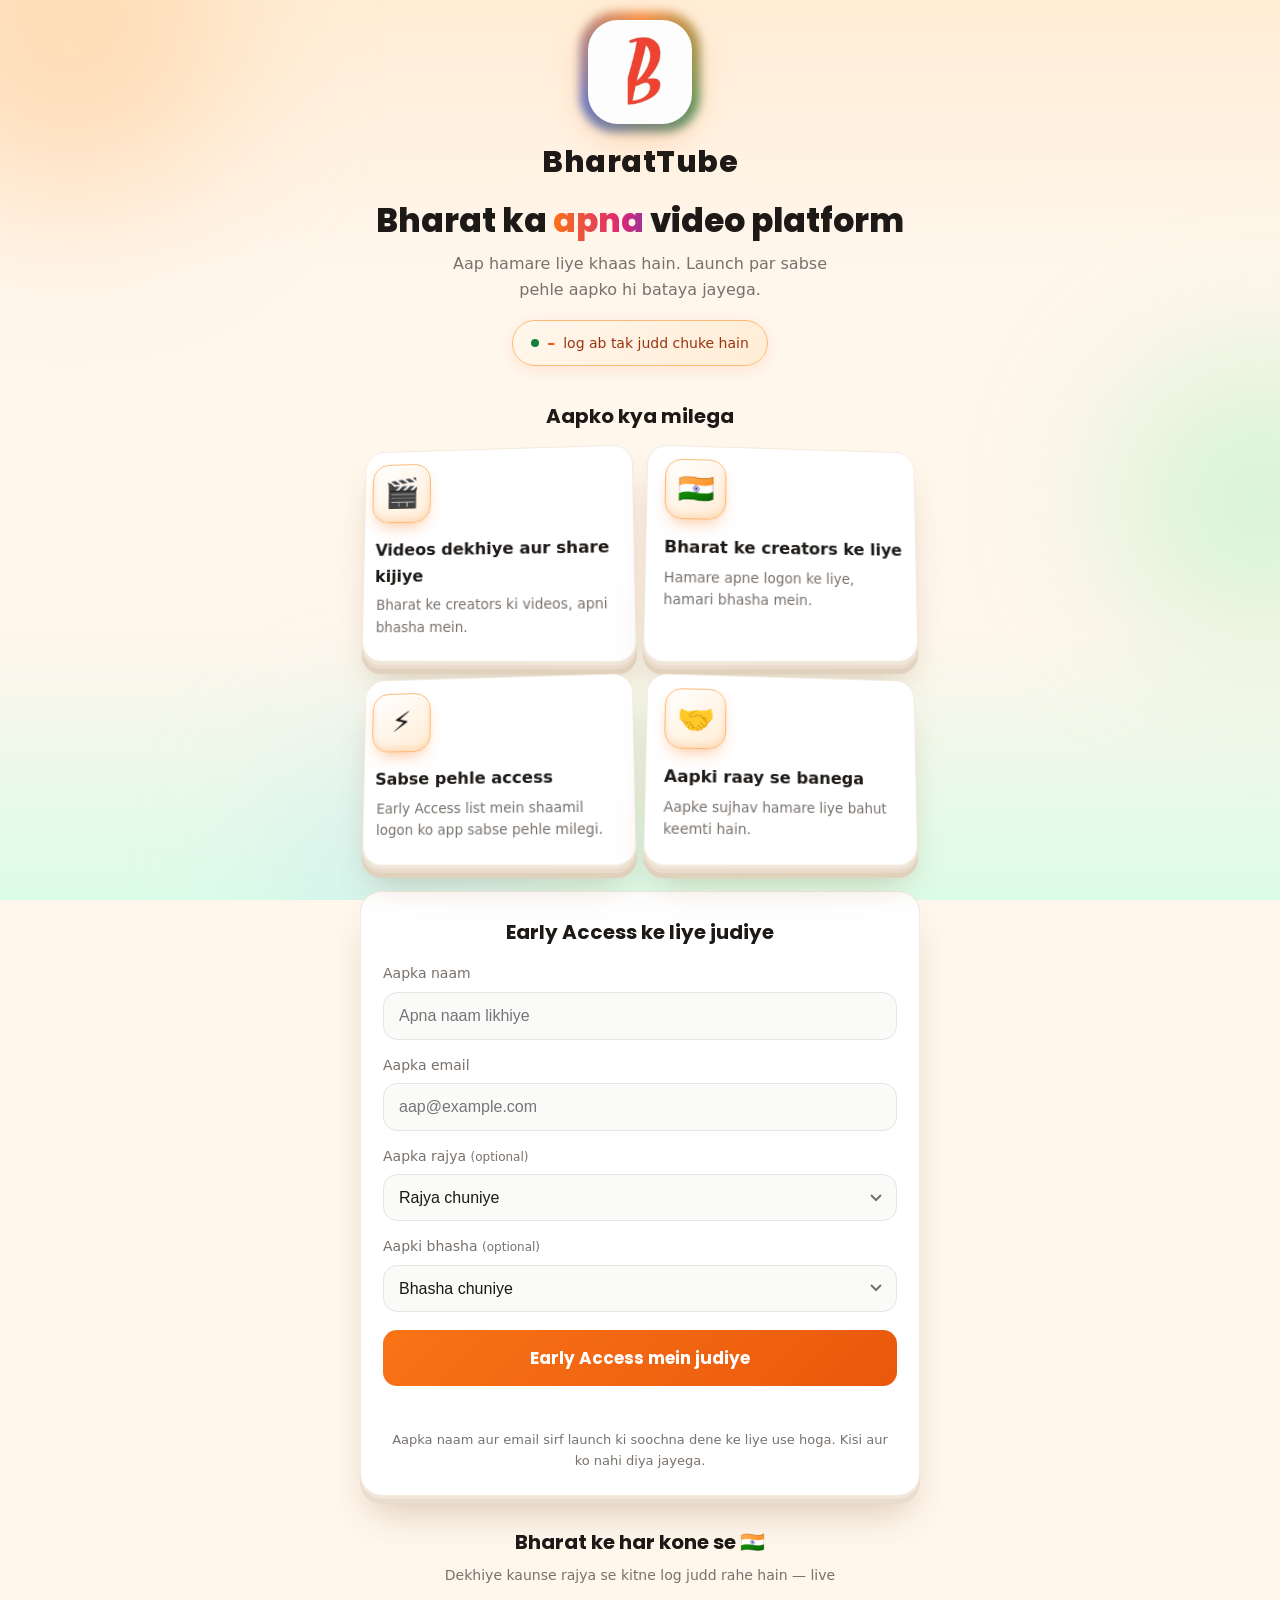
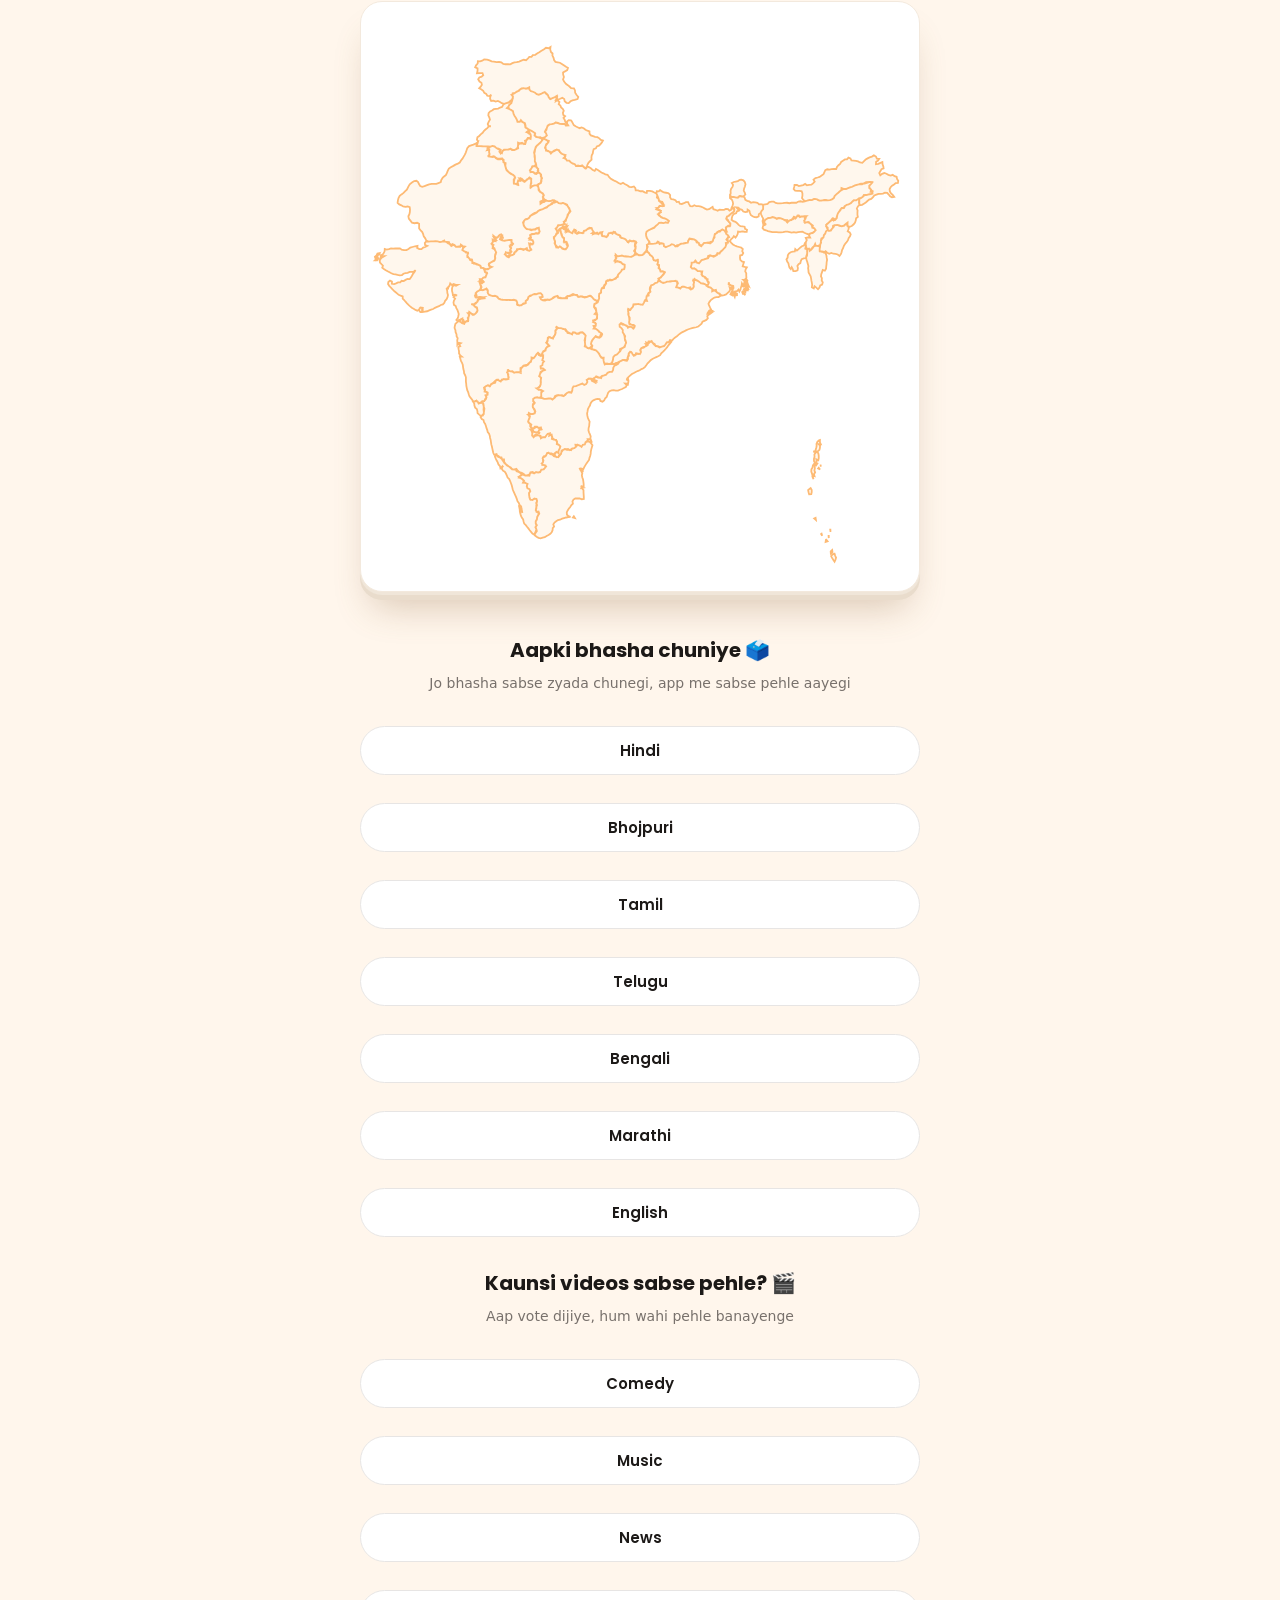
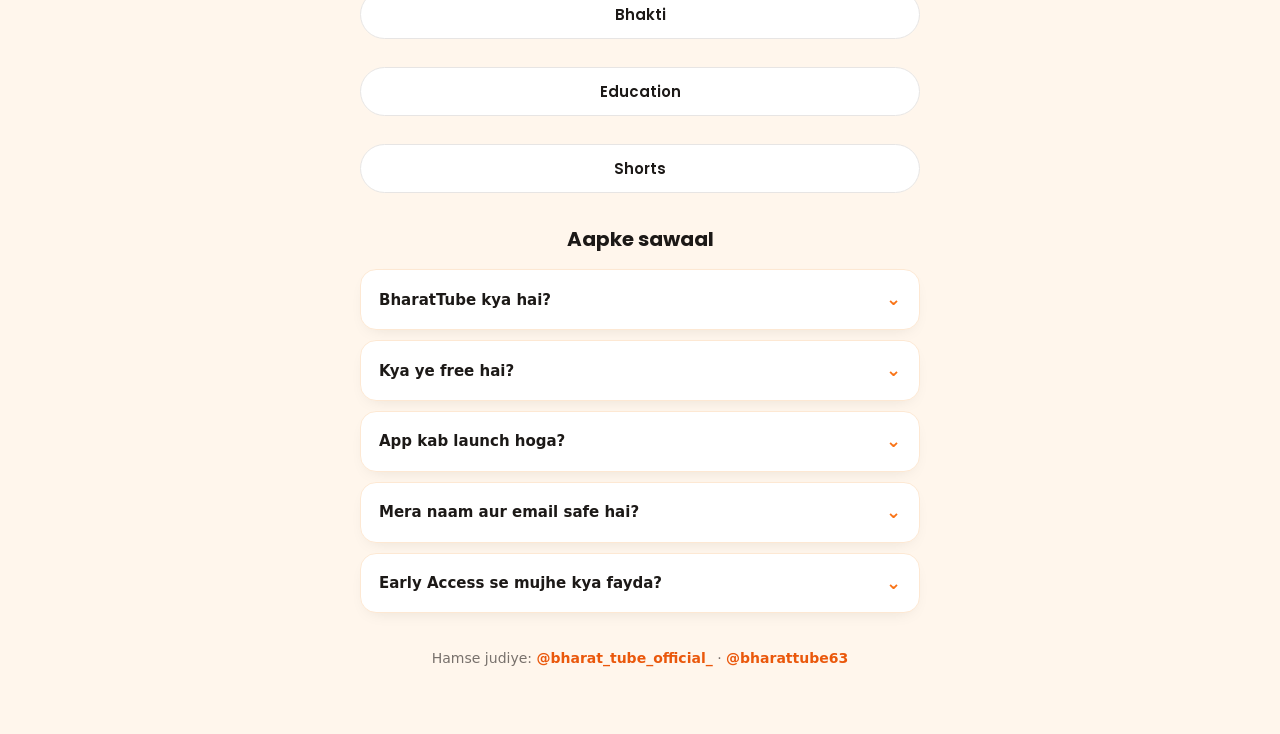
==== v2/index.html @ f3cd60f7 "Round 2 preview (/v2/): creator card, logo intro, refer & climb, Bharat map, bhasha+video votes, raj" ====
<!doctype html><html lang="hi"><head><meta charset="utf-8"><meta name="viewport" content="width=device-width,initial-scale=1">
<title>BharatTube - Early Access</title>
<meta name="description" content="Bharat ka apna video platform. Early Access ke liye aaj hi apna naam darj karein.">
<link rel="preconnect" href="https://fonts.googleapis.com"><link rel="preconnect" href="https://fonts.gstatic.com" crossorigin>
<link href="https://fonts.googleapis.com/css2?family=Poppins:wght@500;600;700;800&display=swap" rel="stylesheet">
<link rel="stylesheet" href="style.css"></head><body>
<div class="orbs"><i class="o1"></i><i class="o2"></i><i class="o3"></i></div>
<div id="intro" hidden><div class="intro-box"><img src="logo.jpg" alt="BharatTube"><div class="intro-brand">BharatTube</div><div class="intro-tag">Bharat ka apna video platform</div></div></div>
<main class="wrap">
<header class="hero reveal">
<div class="logo"><span class="ring"></span><img class="mark" src="logo.jpg" alt="BharatTube logo"></div>
<div class="brand">BharatTube</div>
<h1>Bharat ka <span class="grad">apna</span> video platform</h1>
<p class="sub">Aap hamare liye khaas hain. Launch par sabse pehle aapko hi bataya jayega.</p>
<div class="counter" id="counter" hidden><span class="dot"></span><b id="count">–</b><span>log ab tak judd chuke hain</span></div>
</header>
<section class="reveal"><h2 class="sect">Aapko kya milega</h2>
<div class="grid">
<div class="fcard"><div class="ico">🎬</div><b>Videos dekhiye aur share kijiye</b><small>Bharat ke creators ki videos, apni bhasha mein.</small></div>
<div class="fcard"><div class="ico">🇮🇳</div><b>Bharat ke creators ke liye</b><small>Hamare apne logon ke liye, hamari bhasha mein.</small></div>
<div class="fcard"><div class="ico">⚡</div><b>Sabse pehle access</b><small>Early Access list mein shaamil logon ko app sabse pehle milegi.</small></div>
<div class="fcard"><div class="ico">🤝</div><b>Aapki raay se banega</b><small>Aapke sujhav hamare liye bahut keemti hain.</small></div>
</div></section>
<section class="card reveal" id="formCard"><h2>Early Access ke liye judiye</h2>
<p class="refnote" id="refNote" hidden>🎉 Aap apne dost ke link se aaye hain — aapka judna unhe list mein aage badhayega!</p>
<form id="f"><label for="n">Aapka naam</label><input id="n" required maxlength="80" autocomplete="name" placeholder="Apna naam likhiye">
<label for="e">Aapka email</label><input id="e" type="email" required maxlength="120" autocomplete="email" placeholder="aap@example.com">
<label for="st">Aapka rajya <span class="opt">(optional)</span></label><select id="st"><option value="">Rajya chuniye</option></select>
<label for="lg">Aapki bhasha <span class="opt">(optional)</span></label><select id="lg"><option value="">Bhasha chuniye</option></select>
<button id="b">Early Access mein judiye</button><div class="msg" id="m"></div></form>
<p class="note">Aapka naam aur email sirf launch ki soochna dene ke liye use hoga. Kisi aur ko nahi diya jayega.</p></section>
<section class="card ok hide" id="ok"><div class="okemoji">🙏</div><h2 id="t"></h2>
<p>Aap Early Access list mein hain. Launch par sabse pehle aapko batayenge. Aapka bahut shukriya.</p>
<div class="num" id="pos"></div>
<div class="ccard-box"><h3>Aapka Creator Card</h3><p class="tiny">Apni Insta story par lagayiye aur doston ko bataiye</p>
<canvas id="ccard" width="540" height="960"></canvas>
<button type="button" class="dl" id="dlcard">Card download karein ⬇️</button></div>
<div class="ref-box"><h3>Doston ko jodiye, list mein aage badhiye 🔥</h3><p class="tiny">Jitne log aapke link se juddenge, aap launch line mein utne aage.</p>
<div class="reflink"><input id="reflink" readonly><button type="button" id="copylink">Copy</button></div>
<a class="wa-share" id="washare" target="_blank" rel="noopener" href="#">WhatsApp par share karein</a>
<div class="refcount" id="refcount"></div></div>
<div class="insta-box"><p class="insta-txt">Updates pane ke liye humare Instagram page ko follow kijiye</p>
<div class="insta-btns"><a class="insta-btn" href="https://www.instagram.com/bharat_tube_official_/" target="_blank" rel="noopener"><span class="ig-ico">📸</span>@bharat_tube_official_</a>
<a class="insta-btn" href="https://www.instagram.com/bharattube63/" target="_blank" rel="noopener"><span class="ig-ico">📸</span>@bharattube63</a></div></div></section>
<section class="reveal mapsect"><h2 class="sect">Bharat ke har kone se 🇮🇳</h2>
<p class="sub2">Dekhiye kaunse rajya se kitne log judd rahe hain — live</p>
<div class="mapwrap"><svg id="bharatmap" viewBox="0 0 360 370" role="img" aria-label="Bharat map"><path class="country" d="M310.2,357.1L310.6,358.5L311.2,359.8L310.8,361.2L310.2,362.5L309.4,361.3L308.6,360.1L307.9,358.8L308.8,357.7L310.1,357.1ZM308.6,354.7L308.8,356.1L307.7,357.0L307.6,355.6ZM304.6,347.7L305.5,348.8L304.2,349.2L304.4,347.8ZM306.3,345.2L306.3,346.7L306.2,345.2ZM301.5,343.7L301.9,345.1L301.2,343.9ZM307.4,341.1L307.5,342.6L307.3,341.1ZM297.5,333.1L297.7,334.5L296.6,333.5ZM294.2,313.2L294.9,314.5L294.9,315.9L294.6,317.3L293.2,317.4L292.8,316.0L292.5,314.6L293.6,313.6ZM295.7,305.9L296.1,307.3L295.5,305.9ZM299.6,299.6L300.5,300.8L299.2,300.1ZM300.8,297.5L301.0,298.9L300.8,297.5ZM296.4,297.2L296.9,298.5L297.0,300.0L296.7,301.4L297.2,302.7L296.4,303.9L296.8,305.3L295.4,304.9L295.1,303.5L294.6,302.2L294.7,300.7L295.4,299.5L295.7,298.1ZM297.3,296.3L298.7,296.8L297.9,298.0L297.0,296.9ZM298.8,289.0L299.4,290.3L299.6,291.7L299.6,293.2L299.3,294.6L298.0,294.0L298.2,295.5L297.1,296.4L296.4,295.1L296.4,293.6L296.8,292.3L296.7,290.8L297.5,289.6L298.8,288.9ZM296.3,288.1L296.6,289.5L296.3,288.1ZM300.4,281.1L300.4,282.6L301.0,283.9L299.5,283.8L300.5,284.8L300.4,286.3L300.1,287.6L299.0,288.6L297.7,289.2L297.5,287.8L297.9,286.4L298.2,285.0L298.1,283.6L298.7,282.3L299.8,281.3ZM114.1,252.9L113.9,251.4L113.9,249.9L114.5,248.6L113.5,247.5L112.0,247.3L110.8,246.4L112.3,246.2L113.2,245.0L113.6,243.6L113.5,242.1L113.6,240.6L113.7,239.2L112.5,238.3L113.1,237.0L113.4,235.6L114.7,234.8L116.2,234.3L115.1,233.3L113.7,233.2L113.4,231.7L114.7,231.0L114.9,229.5L115.8,228.4L114.6,227.6L115.2,226.2L115.2,224.7L114.3,223.6L114.9,222.2L116.2,221.5L116.8,220.1L117.9,218.8L119.3,218.1L118.3,217.1L117.2,216.0L118.2,214.9L118.3,213.4L119.1,212.1L120.4,212.7L121.8,213.2L122.2,211.8L123.2,210.6L123.6,209.2L123.4,207.7L124.4,206.6L123.7,205.1L124.9,206.0L126.7,206.2L128.2,206.5L129.6,206.9L130.5,208.1L131.7,208.9L133.2,209.6L134.6,210.4L135.0,209.0L136.4,209.1L137.6,210.0L139.1,210.0L140.2,209.0L141.7,209.1L142.8,210.0L143.7,211.3L143.2,212.9L142.9,214.3L143.2,215.7L143.3,217.2L143.8,218.7L144.9,219.6L146.4,219.6L147.8,220.4L149.4,220.5L150.7,221.1L151.7,222.2L152.6,223.4L153.3,224.8L154.2,226.0L155.7,226.0L155.6,227.5L155.8,228.9L156.4,230.5L157.9,229.8L159.6,230.3L161.0,230.2L162.6,230.2L164.0,229.5L165.5,229.6L164.3,230.7L162.9,231.3L162.2,232.6L162.0,234.1L161.3,235.4L159.7,235.5L158.3,236.1L157.4,237.3L156.0,237.8L154.5,238.3L154.0,239.7L152.6,239.2L151.1,238.6L149.8,239.2L148.6,240.0L149.7,240.9L150.7,242.0L149.2,242.1L147.8,241.5L147.3,240.1L145.8,239.9L144.4,240.8L144.8,242.2L144.0,243.6L142.7,244.2L141.4,243.3L140.0,243.8L138.6,244.4L137.2,245.0L135.5,245.2L134.8,246.5L134.7,248.0L134.1,249.4L132.6,249.1L131.1,249.6L130.0,250.6L129.0,251.7L127.8,251.0L126.3,251.2L124.6,251.1L123.2,251.6L122.5,253.0L121.4,254.0L120.2,253.3L118.7,253.2L117.1,253.5L115.7,253.4L114.1,252.9ZM172.0,243.3L171.8,244.7L171.9,243.3ZM171.6,243.4L170.1,243.3L171.1,244.3L170.5,245.6L169.2,246.3L168.0,246.9L166.6,247.4L165.3,248.0L163.8,248.0L162.4,247.7L161.0,247.9L159.6,248.4L158.7,249.4L158.2,250.8L157.7,252.2L156.7,253.2L156.0,254.5L154.9,255.4L153.5,254.9L153.0,253.6L151.5,253.5L150.2,253.9L148.8,254.5L147.7,255.4L146.9,256.6L146.5,258.0L145.7,259.2L145.1,260.5L144.9,261.9L144.6,263.4L144.8,264.8L145.1,266.2L145.7,267.5L146.3,268.8L146.1,270.3L146.0,271.7L145.6,273.1L145.5,274.6L145.9,275.9L146.5,277.2L147.0,278.6L146.8,280.0L147.3,281.4L147.8,282.8L147.2,281.4L146.3,280.3L144.9,280.4L145.3,281.8L146.7,282.2L147.8,283.2L146.7,282.2L145.2,281.9L143.8,282.5L143.1,283.9L141.7,284.3L140.9,285.7L139.8,284.7L138.4,284.3L136.8,284.2L137.1,285.7L135.8,286.6L134.3,286.9L133.0,287.9L131.8,287.1L130.3,287.1L128.9,287.5L127.5,288.1L127.3,289.6L126.7,291.0L125.7,292.1L124.3,292.6L123.2,291.7L122.9,290.3L124.1,289.1L125.4,289.6L125.5,288.1L126.3,286.8L126.7,285.3L125.6,284.3L124.5,283.3L124.5,281.9L123.2,281.1L121.9,280.3L121.1,279.1L120.9,277.5L119.3,278.2L119.7,276.7L118.2,276.9L117.3,278.0L116.5,279.2L115.0,279.2L113.7,279.9L113.5,278.4L112.1,278.0L110.8,277.3L109.5,277.9L108.7,279.1L107.8,277.9L107.9,276.4L107.4,275.0L108.8,275.4L110.3,276.0L111.8,275.7L112.1,277.1L112.0,275.5L112.7,274.2L114.1,273.9L113.3,272.7L111.8,272.7L110.4,272.2L109.3,273.3L107.9,273.2L106.8,272.2L107.3,270.7L106.1,269.9L105.1,268.8L105.6,267.2L106.2,265.7L105.3,264.4L105.6,262.9L106.9,263.6L108.4,263.7L109.7,262.8L109.5,261.3L108.8,260.1L108.2,258.7L108.3,257.1L109.5,256.1L108.6,255.0L108.6,253.5L109.9,252.7L111.4,252.6L112.9,252.8L114.4,253.0L115.8,253.5L117.2,253.5L118.9,253.4L120.3,253.2L121.7,253.8L122.9,252.9L123.8,251.7L125.4,251.0L126.9,251.2L128.6,251.7L130.0,251.0L130.9,249.7L132.2,249.1L133.7,249.2L134.7,248.0L134.8,246.5L135.5,245.2L137.1,245.0L138.4,244.4L139.9,243.9L141.3,243.2L142.7,244.2L144.0,243.6L144.8,242.2L144.3,240.9L145.6,240.2L147.1,239.9L147.8,241.3L149.1,242.0L150.4,242.8L151.0,241.4L149.6,240.9L148.3,240.4L149.6,239.6L150.6,238.5L151.8,239.3L153.4,239.4L154.4,238.2L155.9,237.8L157.4,237.3L158.3,236.1L159.7,235.5L161.2,235.5L162.0,234.1L162.1,232.7L162.9,231.4L164.2,230.8L165.5,229.9L166.0,228.6L167.4,228.1L168.7,227.5L170.1,227.9L171.5,227.3L171.7,225.8L172.6,224.6L172.4,223.2L173.4,221.9L174.6,222.7L175.2,224.0L176.7,224.3L177.4,222.9L178.7,223.6L180.1,223.5L180.7,222.1L180.3,220.7L181.1,219.5L182.5,219.3L183.7,218.4L184.9,217.7L183.8,216.8L185.2,216.5L185.7,215.1L187.1,215.0L188.4,215.8L189.2,217.1L190.4,217.9L191.8,218.4L193.1,219.1L194.6,218.6L196.1,218.3L197.0,217.1L197.8,215.9L199.2,215.6L200.0,214.4L200.9,215.5L200.0,216.6L199.0,217.7L198.2,218.9L197.3,220.0L196.3,221.1L195.3,222.1L194.2,223.1L193.5,224.3L192.2,225.0L190.9,225.6L189.6,226.2L188.3,226.8L187.1,227.7L186.1,228.7L185.1,229.7L184.3,230.9L183.4,232.1L182.3,233.0L181.0,233.6L179.8,234.4L178.4,234.9L177.1,235.5L175.9,236.2L174.6,236.9L173.5,237.8L172.4,238.8L171.4,239.8L171.1,241.2L172.0,240.1L172.3,241.5L172.1,242.9ZM337.9,91.4L338.5,92.7L340.1,92.8L339.3,94.1L338.0,94.9L337.9,96.5L339.4,96.2L340.9,95.6L342.2,95.1L342.3,96.5L342.8,97.9L343.0,99.3L341.6,99.8L340.9,101.1L340.1,102.4L340.8,103.9L342.0,102.9L343.5,102.4L344.9,102.9L346.2,103.6L347.7,104.1L349.1,103.6L350.3,104.5L351.7,104.9L352.0,106.4L352.8,107.6L352.6,109.0L351.1,109.1L350.0,110.1L348.7,110.9L347.7,111.9L347.0,113.2L347.2,114.7L348.0,116.0L349.1,117.0L350.1,118.3L348.6,118.6L347.3,117.9L346.4,116.8L345.4,115.7L343.9,115.5L342.6,116.2L341.1,116.3L339.6,116.4L338.2,116.9L336.8,117.4L335.8,118.7L334.7,119.7L333.3,120.2L332.2,121.1L331.1,122.1L329.8,122.9L328.6,123.7L327.1,123.9L326.7,122.5L326.8,121.0L326.3,119.6L327.7,119.0L329.0,118.4L329.8,117.0L331.3,117.2L332.7,116.9L334.2,116.5L335.6,116.1L335.4,114.7L334.6,113.5L333.4,112.5L333.4,110.9L334.5,109.9L335.4,108.8L333.9,108.3L331.3,108.5L328.6,109.9L326.8,109.8L324.6,110.5L323.2,110.9L321.9,111.6L320.4,112.0L319.0,112.6L317.6,113.2L316.2,113.0L314.8,112.4L314.7,113.9L313.5,114.8L312.4,115.8L311.2,116.8L310.2,117.8L309.7,119.2L308.4,120.0L307.0,120.6L305.6,120.7L303.2,120.5L301.3,120.9L299.8,120.8L298.6,120.0L296.7,119.7L295.0,120.5L293.5,120.4L291.8,120.9L290.3,121.3L289.2,120.3L288.4,119.1L288.7,117.6L288.7,116.1L288.2,114.6L286.8,114.4L285.3,114.4L283.8,114.2L282.8,113.1L283.2,111.7L283.4,110.3L285.0,110.4L286.3,111.1L287.7,110.8L289.2,110.5L290.5,109.7L291.7,110.6L293.1,110.3L294.7,110.2L295.8,109.3L296.9,108.1L296.1,106.8L297.4,105.8L298.9,105.4L300.2,105.0L301.5,104.1L302.8,103.2L303.4,101.8L304.0,100.5L305.3,99.9L306.7,100.1L308.2,99.8L309.8,99.7L311.3,99.7L311.8,98.3L312.8,97.2L313.9,96.3L314.6,95.0L315.8,94.2L317.1,93.3L318.5,93.3L319.5,92.1L320.8,92.6L321.5,94.0L323.0,94.1L324.5,94.2L325.9,94.6L327.2,95.3L328.8,95.6L329.9,94.5L331.0,93.4L332.3,92.6L333.6,91.9L335.2,91.4L336.5,90.6L337.9,91.4ZM335.4,108.7L334.5,109.9L333.4,110.9L333.6,112.4L334.6,113.5L334.3,114.9L335.7,114.8L335.3,116.3L333.7,116.6L332.2,116.9L330.8,117.0L329.6,117.8L328.5,118.8L327.2,119.5L325.8,120.0L324.5,120.7L323.0,120.7L321.9,121.7L320.9,122.7L319.6,123.4L318.2,123.8L316.9,124.6L316.2,125.9L314.7,126.0L314.1,127.3L313.1,128.4L312.3,129.7L311.9,131.1L311.7,132.6L310.7,133.7L309.5,132.8L308.5,133.8L307.3,134.7L306.2,135.7L305.0,136.6L304.5,138.0L305.6,138.9L305.6,140.4L304.5,141.4L304.0,142.8L303.0,143.9L302.8,145.4L301.8,146.5L301.1,147.8L300.9,149.3L300.4,150.7L299.1,151.2L297.6,151.0L296.3,151.6L295.4,152.8L294.4,153.8L293.0,153.2L291.6,153.0L291.2,151.5L290.9,150.1L291.0,148.6L291.6,147.2L290.9,145.8L292.3,145.4L293.8,145.5L293.1,144.2L293.8,142.9L295.2,142.5L296.5,141.7L297.5,140.7L296.7,139.4L295.3,139.0L295.7,137.6L294.5,136.6L293.3,135.7L291.8,135.3L290.4,135.7L289.8,134.2L290.7,133.1L291.1,131.7L289.6,131.4L288.1,131.5L286.6,131.6L285.3,130.9L284.6,132.3L283.2,131.7L282.2,132.7L281.3,133.9L279.9,134.1L278.8,135.3L278.4,133.8L276.8,134.1L275.6,133.2L274.3,132.7L272.8,132.6L271.5,133.2L270.3,132.4L268.9,131.9L267.4,132.4L266.0,132.5L264.6,133.2L263.4,134.1L263.0,135.5L264.0,136.5L262.6,137.3L262.3,135.9L262.0,134.5L262.5,133.1L261.8,131.8L261.2,130.4L260.7,129.1L261.4,127.8L262.4,126.6L262.4,125.2L262.3,123.6L263.8,123.3L265.4,123.1L266.5,121.9L268.1,121.5L269.5,121.6L270.8,122.4L272.2,122.7L273.8,122.7L275.5,122.6L276.9,122.4L278.4,122.3L279.9,122.6L281.4,122.3L283.1,122.3L284.6,122.3L286.0,121.5L287.4,121.3L288.9,121.7L290.3,121.3L291.8,120.9L293.3,120.5L295.0,120.5L296.4,119.7L297.9,119.8L299.2,120.5L300.7,120.9L302.2,120.7L304.2,120.4L305.6,120.7L307.1,120.5L308.5,120.0L309.7,119.2L310.3,117.7L311.5,116.5L312.7,115.6L313.9,114.5L315.1,113.7L316.4,113.1L317.9,113.1L319.2,112.5L320.6,112.0L322.1,111.6L323.8,110.7L326.3,110.0L327.8,109.5L330.2,109.4L333.9,108.3L335.5,108.4ZM193.4,113.8L194.7,114.7L196.0,115.4L197.5,115.6L199.1,115.9L200.2,117.2L200.1,118.6L200.9,119.9L202.3,120.0L203.7,120.6L204.6,121.8L206.0,121.6L206.6,122.9L208.0,123.1L209.4,122.6L210.7,121.9L212.2,121.9L212.8,123.2L213.6,124.5L215.1,124.7L216.4,124.0L217.7,124.6L219.3,124.6L220.8,124.9L222.2,125.5L223.5,126.2L224.8,126.9L226.2,126.6L227.4,125.8L228.6,125.0L229.1,126.6L230.6,127.0L231.9,127.7L233.2,126.9L234.7,127.1L236.2,127.0L237.5,126.4L238.9,126.5L239.9,127.6L241.2,126.8L242.0,125.6L243.0,126.7L242.9,128.2L241.7,129.0L240.5,129.9L239.6,131.0L238.2,131.5L237.7,132.8L238.9,133.8L239.4,135.1L240.5,136.1L240.4,137.6L239.0,137.6L237.9,138.6L237.4,140.0L238.0,141.4L236.5,140.9L235.2,140.2L233.9,140.9L232.5,141.4L231.5,142.6L230.1,143.2L229.8,144.7L229.2,146.0L228.9,147.5L228.1,148.7L226.9,149.5L225.6,148.8L224.2,149.2L222.7,149.3L221.8,150.5L220.4,150.9L219.6,149.7L218.6,148.7L217.5,147.5L216.3,146.8L214.8,146.8L213.4,146.4L212.2,147.6L212.0,149.0L210.5,149.2L208.9,149.5L207.5,149.7L206.2,150.4L205.1,151.4L203.6,151.5L202.6,150.4L201.2,150.0L200.0,150.9L198.7,151.4L197.3,152.0L196.0,151.3L195.8,149.7L194.4,149.4L193.1,150.0L192.5,148.6L191.2,149.4L189.7,149.7L188.2,149.8L186.6,149.7L186.3,148.3L185.3,147.1L184.6,145.9L184.2,144.5L184.0,143.0L184.4,141.6L185.6,140.8L186.9,140.2L188.2,139.6L189.6,139.1L190.4,137.9L191.9,136.8L192.8,135.7L194.3,135.6L195.7,135.9L197.2,135.5L198.6,135.8L199.4,134.5L198.2,133.7L196.9,132.9L195.5,132.6L194.1,132.0L193.1,130.8L192.0,129.9L193.3,129.1L194.0,127.7L192.5,127.2L191.0,126.7L192.2,125.6L193.0,124.4L194.4,124.6L195.9,124.6L195.7,123.1L194.9,121.7L193.5,121.3L192.5,120.2L192.2,118.8L191.6,117.5L191.0,116.1L191.2,114.6L192.6,114.7ZM105.8,75.8L104.5,75.2L105.9,74.8ZM183.9,154.8L185.4,155.5L186.4,156.7L187.6,157.8L188.7,158.9L188.9,160.3L190.3,161.1L191.7,160.4L192.1,161.9L191.6,163.3L192.8,164.0L192.7,165.5L193.3,166.9L193.7,168.3L195.2,168.1L196.6,168.7L195.8,169.9L194.9,171.0L194.0,172.3L192.6,172.9L192.3,174.3L191.6,175.7L190.2,176.0L189.1,177.0L187.5,177.5L186.7,178.8L186.5,180.2L187.0,181.8L185.7,182.6L185.0,183.9L184.4,185.2L184.2,186.7L183.2,187.9L182.6,189.3L181.8,190.6L180.2,190.3L178.7,190.1L177.1,190.1L175.6,190.2L175.3,191.8L174.3,192.9L173.5,194.1L172.2,193.4L172.0,194.9L172.4,196.3L172.3,197.8L173.1,199.1L173.1,200.5L172.7,202.0L172.9,203.4L174.3,203.9L175.8,204.0L176.4,205.4L175.5,206.5L174.4,205.5L173.0,205.2L171.4,205.0L170.1,204.3L168.9,203.5L167.6,203.0L166.3,203.8L166.4,205.3L167.6,206.2L168.5,207.4L168.4,208.9L169.2,210.1L170.1,211.5L169.8,212.9L170.0,214.4L170.7,215.7L170.2,217.2L169.8,218.7L168.5,219.4L167.4,220.3L166.8,221.7L165.6,222.7L164.6,223.9L163.2,224.4L162.1,225.6L162.0,227.1L161.6,228.5L160.7,229.7L159.2,230.3L157.5,230.1L156.0,229.6L155.7,228.2L155.4,226.6L154.2,225.7L153.2,224.6L152.7,223.3L151.6,222.1L150.5,221.0L149.0,220.7L147.6,219.8L148.0,218.3L147.2,216.9L147.5,215.4L148.1,214.1L149.0,213.0L150.0,211.9L151.4,212.3L152.8,212.6L154.1,211.7L154.7,210.4L153.8,209.2L152.5,208.7L151.7,207.5L150.5,206.6L149.0,206.4L149.9,205.3L150.4,203.9L150.0,202.5L148.6,202.1L149.4,200.8L151.0,200.2L151.2,198.7L151.4,197.3L150.0,196.9L151.0,195.8L150.5,194.4L150.5,192.9L149.2,192.0L149.3,190.6L150.4,189.6L151.7,188.9L152.2,187.6L152.7,186.2L152.5,184.8L152.7,183.3L153.9,182.5L153.9,181.1L154.4,179.6L155.9,179.4L156.2,177.9L157.1,176.8L157.2,175.3L158.2,174.1L159.6,174.2L161.1,174.2L162.4,173.6L163.8,173.1L164.7,171.9L165.3,170.6L166.3,169.3L167.3,168.3L167.9,167.0L169.4,166.8L169.7,165.3L169.8,163.9L168.4,163.4L167.4,162.4L166.0,161.9L164.7,161.3L163.5,162.1L163.2,160.6L164.2,159.4L163.6,158.0L165.3,158.2L166.7,157.9L168.3,157.8L169.9,158.1L171.3,158.2L172.8,158.4L174.3,158.5L175.6,157.8L176.9,157.0L178.4,156.9L179.8,157.4L181.5,157.3L182.5,156.3L183.5,155.1ZM59.9,200.5L61.2,199.7L61.3,201.2L62.7,201.8L62.4,203.3L60.9,202.9L59.8,201.9L59.2,200.6ZM33.2,192.5L34.6,192.7L34.1,194.0L34.4,195.4L33.0,195.4L32.1,194.2L32.6,192.8ZM110.6,98.0L111.4,99.2L112.0,100.5L111.9,102.0L110.7,103.0L109.3,102.5L108.2,101.6L106.7,101.8L106.5,100.3L107.4,99.2L108.2,98.0L109.7,97.9ZM70.6,254.6L71.6,255.7L72.8,256.5L74.1,255.9L75.1,257.1L75.4,258.6L75.9,260.0L75.7,261.5L75.4,263.2L74.9,264.6L73.5,265.0L72.4,264.1L71.3,263.1L71.2,261.7L70.8,260.3L69.7,259.4L69.2,258.0L69.1,256.6L68.3,255.4L69.8,255.2ZM4.3,158.3L4.9,159.7L4.1,160.9L2.6,160.9L3.6,159.9L4.2,158.5ZM3.7,158.1L3.3,159.5L3.7,158.1ZM5.4,156.7L4.4,157.7L5.4,156.7ZM5.8,156.1L5.7,157.5L5.5,156.1ZM5.2,156.1L4.2,157.1L3.5,158.4L3.1,159.8L2.6,158.5L3.7,157.5L4.3,156.3ZM49.2,148.3L50.8,148.4L52.2,148.6L52.6,150.0L53.6,151.1L54.5,149.9L55.9,150.5L56.8,151.7L58.2,151.6L59.7,151.7L60.1,150.3L61.2,151.4L62.8,151.6L61.7,152.6L61.2,154.0L62.5,154.8L63.9,155.2L65.0,156.2L64.4,157.6L65.2,158.9L66.1,160.0L67.6,160.3L67.9,161.8L68.7,163.0L70.3,163.1L71.7,163.6L73.1,164.4L73.5,165.9L75.0,165.9L75.8,167.1L76.2,168.6L77.6,169.0L77.3,170.5L76.7,171.9L75.3,172.3L74.3,173.4L72.8,173.4L73.3,174.8L74.7,174.7L74.3,176.1L72.9,175.7L73.1,177.1L73.6,178.5L73.2,180.0L72.3,181.1L70.9,181.8L70.2,183.1L69.5,184.5L70.1,185.7L71.6,185.5L73.0,185.3L74.4,185.6L75.9,185.5L74.7,186.3L73.2,186.6L71.9,187.1L71.2,188.6L69.9,189.3L68.9,190.3L67.4,190.1L68.8,190.8L69.8,192.0L70.9,192.9L71.3,194.4L70.4,195.7L69.4,196.9L67.9,197.2L66.9,196.2L65.7,195.3L65.3,196.8L65.5,198.3L64.7,199.4L65.1,200.8L63.8,201.5L62.7,202.5L61.3,202.1L61.7,200.7L60.3,200.2L59.4,201.4L58.0,201.8L57.1,200.7L58.0,199.6L58.4,198.2L58.7,196.8L58.3,195.4L57.8,194.0L57.1,192.8L56.7,191.4L55.5,190.6L55.2,189.1L55.5,187.7L56.3,186.5L55.2,185.5L56.1,184.4L57.6,184.2L56.2,183.8L54.8,184.1L54.6,182.7L54.2,181.3L54.2,179.8L54.5,178.4L55.5,177.4L56.9,177.9L58.1,177.2L56.7,177.2L55.3,176.6L54.0,177.3L53.0,176.3L52.6,177.7L51.8,178.9L51.4,180.3L51.6,178.8L50.6,179.9L51.0,181.2L51.1,182.7L51.5,184.1L51.2,185.5L50.6,186.8L49.6,187.9L49.1,189.2L48.1,190.3L46.7,190.7L45.5,191.5L44.2,192.0L42.8,192.6L41.6,193.4L40.2,193.8L38.9,194.3L37.6,194.9L36.1,195.1L34.7,195.4L34.6,194.0L34.6,192.5L33.1,192.3L32.2,193.8L31.0,194.6L29.8,194.0L28.5,193.2L27.3,192.5L26.2,191.6L25.1,190.6L24.1,189.6L23.1,188.5L22.2,187.4L21.2,186.4L21.2,184.9L19.8,184.4L18.5,183.9L17.4,182.9L16.3,182.0L15.2,181.1L14.2,180.0L13.2,179.0L12.2,177.9L11.4,176.7L11.6,175.3L12.7,174.4L14.0,175.0L14.0,176.5L15.5,176.7L16.8,176.2L18.1,175.6L19.6,175.6L20.5,174.5L21.9,174.7L23.1,173.9L24.4,173.3L25.9,173.4L26.8,172.2L27.5,171.0L28.2,169.7L29.1,168.6L29.8,167.4L28.7,168.3L27.3,168.6L25.9,168.6L24.5,169.2L23.1,169.4L21.7,169.8L20.7,170.8L19.2,170.9L17.8,170.6L16.4,170.2L15.0,170.0L13.6,169.5L12.4,168.8L11.1,168.1L9.9,167.4L8.6,166.6L7.5,165.8L8.0,164.4L7.0,163.4L6.0,162.3L5.8,160.9L6.6,159.6L7.7,158.7L8.9,158.0L7.4,158.0L6.4,158.9L6.8,157.5L8.2,156.5L9.1,154.8L9.2,153.2L10.5,153.6L12.0,153.3L13.4,152.8L14.8,153.0L16.3,152.8L17.8,152.9L19.4,152.8L20.5,153.7L22.0,154.0L23.7,154.0L25.1,153.2L26.3,152.3L27.7,151.9L29.5,151.4L31.1,151.1L30.9,152.5L32.3,153.3L33.8,153.3L34.9,152.3L36.3,151.9L37.6,151.2L36.2,150.7L36.0,149.2L37.0,148.1L38.5,148.3L40.1,148.2L41.6,148.1L43.1,148.0L44.6,148.1L46.1,148.6L47.5,148.3L49.0,147.6ZM106.0,73.5L107.4,74.1L108.6,75.0L109.8,75.7L109.4,77.1L110.4,78.2L111.9,78.5L113.3,78.4L114.6,79.3L114.3,80.8L113.4,82.0L112.3,83.0L111.1,83.9L110.2,85.0L109.8,86.5L109.6,88.0L109.3,89.4L109.6,90.8L109.7,92.4L109.6,93.9L109.9,95.4L110.5,96.7L109.3,97.6L107.9,97.9L107.3,99.4L106.3,100.8L107.3,101.8L108.8,101.8L109.8,102.9L111.1,102.1L112.7,102.3L113.8,103.4L114.0,104.9L114.0,106.4L114.1,107.9L113.6,109.3L112.2,109.7L111.0,110.5L109.5,110.7L108.1,111.1L107.0,112.1L106.7,110.6L107.3,109.2L107.2,107.6L107.3,106.2L106.0,105.3L104.9,106.5L103.8,107.5L102.6,108.3L101.4,107.4L100.3,106.3L100.0,107.7L98.5,107.3L98.0,108.8L98.2,110.3L96.7,109.7L95.5,109.0L95.8,107.5L96.1,106.1L96.2,104.6L95.1,103.6L93.6,103.0L92.4,102.1L91.4,100.9L90.4,99.8L90.0,98.3L89.6,96.9L89.2,95.4L88.4,94.2L87.9,92.7L86.5,93.2L84.9,93.2L83.6,92.6L82.7,91.4L81.3,91.7L79.8,91.5L78.5,90.9L79.4,89.7L79.0,88.3L79.1,86.8L77.7,87.1L78.6,85.7L79.8,84.8L81.2,84.3L82.7,84.5L83.9,85.7L85.3,86.1L86.6,86.7L85.9,88.0L86.7,89.3L87.7,88.2L88.8,87.0L90.3,86.8L91.8,86.7L93.2,86.1L94.4,87.0L95.9,87.1L97.1,86.3L98.5,85.9L98.3,84.4L98.8,83.0L100.2,82.5L101.8,82.8L103.2,83.0L103.6,81.6L104.1,80.2L104.9,78.9L106.4,79.1L107.0,77.8L106.6,76.4L105.9,75.1L105.4,73.7ZM105.6,45.2L106.0,46.6L107.0,47.6L108.4,48.0L109.8,48.7L110.9,49.6L112.3,50.1L113.7,49.5L115.0,48.8L116.3,48.3L117.5,49.2L118.4,50.4L119.0,51.8L120.2,53.0L121.5,52.2L123.1,51.6L124.4,50.8L124.5,52.3L123.6,53.6L125.1,53.9L126.1,54.9L125.6,56.3L126.7,57.2L127.2,58.5L128.3,59.5L129.0,60.7L128.4,62.1L128.7,63.6L129.9,64.4L128.8,65.5L129.6,66.7L130.0,68.1L130.9,69.2L131.8,70.3L130.5,70.7L129.5,69.5L128.0,69.6L126.4,69.5L125.1,68.9L123.7,68.6L122.4,69.3L121.0,69.7L119.5,69.9L118.2,70.7L117.7,72.1L117.4,73.5L116.5,74.7L117.2,76.0L117.7,77.3L116.5,78.3L115.1,78.8L113.6,79.1L112.2,78.6L110.8,78.2L109.5,77.4L109.9,76.0L108.7,75.0L107.4,74.3L106.0,73.5L104.7,72.7L103.5,72.0L103.4,70.5L103.0,69.1L101.7,68.5L100.7,67.5L99.4,68.2L98.0,67.9L97.5,66.6L96.8,65.3L96.0,64.0L95.3,62.6L95.0,61.0L93.7,60.2L92.4,59.5L90.9,59.0L91.9,57.9L92.8,56.7L94.0,55.5L94.3,54.0L94.9,52.6L95.0,51.1L94.0,50.0L95.8,49.2L97.0,48.4L98.3,47.7L99.5,46.6L100.7,45.8L102.2,45.6L103.7,46.0L105.1,45.4ZM118.8,18.9L120.1,18.1L119.9,19.6L120.4,21.4L121.5,22.4L121.4,23.8L122.1,25.1L122.5,26.8L123.4,28.0L124.9,28.3L126.4,28.6L127.7,29.4L129.0,30.3L130.5,31.3L131.8,32.0L131.3,33.5L129.8,34.4L128.5,35.1L128.6,36.6L129.1,38.2L128.5,39.8L129.2,41.2L130.4,42.7L131.7,43.6L132.8,44.5L133.9,45.6L135.8,45.7L136.5,47.1L136.6,48.7L137.6,50.2L138.7,51.5L138.2,52.9L136.3,53.5L134.8,53.8L133.5,54.4L132.3,55.6L130.8,55.4L129.6,54.4L129.3,52.9L128.0,52.1L126.6,52.7L125.3,53.2L123.7,54.3L124.1,52.9L124.5,51.4L122.8,51.7L121.5,52.3L119.8,52.9L118.9,51.7L118.4,50.3L117.2,49.4L116.3,48.3L115.0,48.8L113.7,49.5L112.3,49.9L110.9,49.6L109.8,48.7L108.4,48.0L107.0,47.6L106.0,46.6L105.9,45.1L104.6,45.9L103.1,45.7L101.6,45.8L100.0,46.2L99.1,47.4L97.5,47.9L96.3,48.8L94.8,49.0L94.6,50.5L94.9,51.9L94.3,53.3L93.0,54.3L92.0,55.3L90.5,55.7L89.0,56.1L87.5,55.7L86.3,54.9L84.9,54.2L83.4,54.6L82.0,54.0L80.4,54.2L79.7,52.8L79.8,51.4L80.4,49.9L79.3,50.9L77.8,50.7L77.1,49.4L75.8,48.8L75.1,47.4L73.9,46.5L72.4,45.7L73.4,44.6L74.2,43.4L73.9,42.0L72.6,41.2L71.7,39.7L72.5,38.4L74.0,37.9L75.1,36.9L74.6,35.5L73.0,35.5L70.9,35.6L71.3,34.0L71.3,32.4L69.7,31.7L70.3,30.3L71.4,29.1L71.5,27.6L73.0,27.7L74.4,27.2L75.7,26.4L77.7,26.5L79.3,27.0L80.7,27.7L82.2,27.9L84.0,28.2L85.7,28.1L87.2,28.3L88.5,29.4L90.1,29.6L91.7,29.6L93.2,29.7L94.6,28.9L96.0,28.4L97.5,28.2L99.1,27.8L100.6,27.2L102.2,26.6L103.8,26.9L104.9,25.9L105.9,24.7L107.4,24.7L108.3,23.5L109.9,23.3L111.4,22.3L112.6,21.6L113.8,20.8L115.8,19.6L117.1,18.6L118.6,18.8ZM235.2,140.2L236.5,140.9L237.3,142.2L238.1,143.4L239.2,144.5L238.7,145.8L237.8,147.0L238.8,148.0L238.3,149.3L237.6,150.6L237.1,152.0L236.1,153.0L235.1,154.1L233.9,154.9L233.3,156.3L231.8,156.0L231.4,157.4L230.0,157.7L228.4,158.0L226.9,157.4L225.5,158.0L225.5,159.5L224.0,159.8L222.6,160.3L221.2,160.7L220.3,161.8L219.2,162.8L217.7,162.3L216.9,161.1L216.0,162.3L214.5,162.3L214.5,163.7L214.0,165.4L215.0,166.4L216.4,166.3L217.6,167.2L218.7,168.1L220.2,168.1L221.7,168.2L221.4,169.7L221.6,171.1L223.0,171.7L223.8,173.0L225.3,173.4L225.1,174.9L226.0,176.1L225.4,177.5L224.0,177.1L222.6,176.5L221.1,176.3L219.8,175.4L218.7,174.6L217.2,174.1L215.8,173.9L216.2,175.3L215.9,176.7L216.0,178.2L215.4,179.6L214.2,180.3L213.7,178.9L212.3,179.3L210.9,179.0L209.5,178.4L207.9,178.5L207.0,179.7L205.6,179.1L204.2,178.9L204.7,177.5L205.4,176.2L204.8,174.9L203.3,174.6L201.8,174.8L200.3,175.0L198.5,175.0L197.1,175.6L195.5,176.0L194.1,175.3L193.1,174.2L192.3,173.0L193.6,172.4L194.7,171.3L195.8,170.3L196.6,169.0L195.3,168.3L193.8,168.4L193.5,167.0L192.4,166.1L192.7,164.6L191.6,163.6L192.0,162.1L192.0,160.6L190.7,161.1L189.2,160.7L188.8,159.3L188.0,158.1L186.7,157.3L186.1,156.0L185.0,155.0L184.5,153.6L184.7,152.1L184.6,150.5L185.8,149.7L187.7,149.8L189.4,149.7L190.8,149.5L191.9,148.3L192.9,149.4L194.4,149.3L195.8,149.7L196.1,151.2L197.3,152.0L198.7,151.4L200.0,150.9L201.2,150.0L202.6,150.4L203.6,151.5L204.9,150.7L206.4,150.4L207.8,149.7L209.2,149.6L210.6,149.3L212.0,148.9L212.4,147.4L213.1,146.2L214.7,146.5L216.1,146.8L217.4,147.5L217.9,148.9L219.3,149.1L219.6,150.5L221.0,151.4L221.9,150.3L222.9,149.2L224.5,149.1L226.0,149.2L227.2,148.4L228.7,148.1L229.0,146.6L229.9,145.5L229.8,144.0L230.8,143.0L231.8,141.8L233.5,141.6L234.5,140.4ZM112.0,222.8L112.3,224.3L113.6,224.8L115.2,224.6L115.0,226.1L114.6,227.6L115.8,228.4L114.9,229.5L114.7,231.0L113.4,231.7L113.6,233.2L115.1,233.2L116.2,234.1L114.9,234.7L113.8,235.7L113.0,237.0L112.8,238.5L113.9,239.5L113.6,241.0L113.7,242.4L113.5,243.9L112.8,245.2L111.7,246.1L112.2,247.5L113.8,247.5L115.1,248.3L113.9,249.0L113.9,250.5L114.0,251.9L112.8,252.8L111.2,252.6L109.7,252.7L108.5,253.6L108.5,255.2L109.5,256.4L108.3,257.7L108.3,259.2L109.4,260.5L110.0,262.0L109.5,263.3L108.0,263.6L106.5,263.7L105.1,264.1L106.4,265.0L106.0,266.6L105.3,267.9L105.4,269.4L106.6,270.4L106.5,271.8L107.3,273.1L108.7,273.3L109.6,272.1L111.1,272.1L112.3,273.1L113.7,272.6L114.1,274.0L112.6,274.2L111.9,275.7L113.2,276.5L111.8,275.9L110.3,276.0L108.9,275.5L108.2,274.2L106.7,274.1L107.7,275.2L108.0,276.6L107.8,278.1L108.9,279.1L109.9,278.2L111.4,277.9L112.8,278.0L113.5,279.3L115.0,279.2L116.4,279.2L117.3,278.0L118.2,276.9L119.6,276.6L119.4,278.0L120.7,277.5L121.3,278.9L121.0,280.3L122.3,280.8L123.9,281.0L124.4,282.4L124.3,283.8L125.7,284.3L126.7,285.5L126.2,286.9L125.5,288.3L125.5,289.8L124.1,288.9L123.0,289.8L122.0,290.8L120.8,290.0L119.3,289.8L117.9,289.7L117.3,291.0L116.3,292.2L115.0,292.7L115.0,294.3L115.2,295.8L114.2,296.8L115.3,297.7L116.7,298.1L116.5,299.6L115.6,300.7L114.0,300.9L113.4,302.2L111.9,302.9L110.4,302.6L109.2,303.4L108.2,302.4L106.7,302.7L106.1,304.0L104.6,304.7L103.2,304.8L102.2,303.7L100.9,303.0L99.4,302.6L98.2,301.6L97.3,300.4L95.9,300.9L94.4,300.7L93.5,299.4L92.2,298.8L90.8,298.0L89.9,296.8L89.1,295.7L89.0,294.0L87.6,293.8L86.4,292.8L85.3,291.8L83.9,291.2L82.4,290.9L81.8,289.6L81.5,288.2L81.2,286.8L80.9,285.4L80.5,284.0L80.3,282.6L80.1,281.1L79.7,279.7L79.5,278.3L79.0,276.9L78.1,275.8L77.8,274.4L77.3,273.1L76.9,271.7L76.4,270.3L75.6,269.1L75.3,267.7L74.1,267.0L73.3,265.7L74.2,264.6L75.5,263.7L75.5,262.3L75.3,260.8L75.4,259.3L75.4,257.8L75.1,256.4L73.5,256.2L74.4,255.0L75.8,255.0L76.4,253.6L77.3,252.4L76.6,251.2L78.0,250.8L78.1,249.3L76.8,248.7L75.9,247.4L75.6,246.0L76.8,245.1L78.1,244.4L79.4,245.2L80.4,243.9L81.6,243.1L83.1,242.8L83.6,241.1L85.0,240.6L86.1,241.6L87.5,241.2L88.7,240.3L90.2,240.6L91.6,240.4L92.2,239.1L91.7,237.7L91.4,236.2L91.5,234.5L93.0,235.0L94.5,235.2L95.8,236.0L97.2,235.7L98.7,235.6L100.2,236.1L100.0,234.5L100.0,232.9L101.3,232.3L102.3,231.2L103.8,231.4L105.2,230.6L106.0,229.3L107.0,228.2L107.6,226.8L109.0,226.2L109.9,225.0L110.8,223.6L111.8,222.6ZM84.0,290.5L84.5,292.0L85.9,292.6L87.3,292.7L87.7,294.1L88.5,295.3L89.3,296.5L90.5,297.5L91.6,298.3L92.8,299.2L93.9,300.2L95.2,300.8L96.8,300.5L97.4,301.9L98.8,302.4L100.0,303.2L101.1,304.2L99.7,305.1L98.9,306.3L100.3,306.6L101.7,307.5L102.2,308.9L103.5,309.8L104.8,310.5L104.2,312.0L104.7,313.4L106.1,313.9L106.6,315.4L105.7,316.6L105.8,318.1L106.1,319.6L106.7,321.1L108.2,321.1L109.4,320.3L110.8,320.7L111.1,322.1L110.8,323.6L110.6,325.1L110.7,326.6L110.2,328.0L111.0,329.2L112.3,329.8L111.9,331.2L111.2,332.5L111.0,334.0L110.3,335.3L110.2,336.8L111.0,338.0L110.1,339.2L110.6,340.6L111.0,342.0L110.1,343.2L109.3,344.4L108.0,343.6L107.1,342.5L106.2,341.4L105.3,340.2L104.4,339.1L103.6,338.0L102.5,337.0L102.1,335.6L101.8,334.2L100.9,333.0L100.3,331.7L99.9,330.3L99.6,328.9L99.5,327.5L99.2,326.0L98.9,324.6L99.4,326.0L100.1,327.2L99.8,325.8L100.5,327.1L100.5,328.5L101.3,329.8L101.0,328.3L100.7,326.9L100.5,325.5L99.4,324.5L98.9,323.2L98.0,322.0L97.6,320.6L97.1,319.3L96.5,318.0L95.9,316.6L95.3,315.3L94.8,314.0L94.5,312.6L94.1,311.2L93.6,309.8L93.1,308.5L92.5,307.2L91.4,306.2L90.9,304.8L90.3,303.5L89.5,302.3L88.3,301.6L87.6,300.4L87.7,298.9L86.6,299.9L86.3,298.5L85.3,297.4L84.8,296.0L84.1,294.8L83.5,293.5L82.9,292.1L83.5,290.6ZM124.4,121.6L125.6,122.5L127.2,122.9L128.6,122.4L130.1,123.3L131.3,124.1L132.1,125.3L132.7,126.6L133.5,127.9L132.7,129.1L131.6,130.1L131.3,131.6L130.7,132.9L130.4,134.4L129.0,135.0L129.7,136.3L128.3,136.8L126.9,137.2L125.5,137.4L124.6,138.6L123.5,139.6L124.3,140.8L125.2,141.9L124.0,142.9L123.5,144.4L122.3,145.3L122.7,146.7L123.2,148.0L122.8,149.4L123.5,150.8L124.0,152.2L125.5,152.0L126.9,151.7L128.0,153.0L129.3,153.5L130.9,152.7L131.7,151.4L130.8,150.2L130.9,148.7L129.3,148.9L129.2,147.4L129.2,145.9L128.0,145.1L127.7,143.6L127.2,142.2L126.8,140.8L125.3,140.8L126.3,139.6L127.6,139.0L129.0,139.8L128.7,138.1L130.1,138.5L130.9,137.3L131.0,138.7L130.1,139.9L131.6,140.5L130.6,141.5L132.0,141.4L133.4,142.0L134.8,142.6L135.3,141.1L136.7,140.6L136.6,142.2L137.8,143.0L138.8,141.9L140.2,142.4L141.7,142.7L142.4,141.4L143.7,140.8L144.8,139.9L146.3,139.4L147.7,139.3L148.2,140.8L149.1,141.9L147.9,142.7L149.3,143.0L150.7,143.0L152.2,143.3L153.3,142.2L154.8,141.9L154.2,143.4L154.7,144.7L156.2,144.8L157.6,145.3L158.6,144.2L159.0,142.8L160.4,142.3L161.6,143.0L162.4,141.8L163.6,142.8L164.8,143.5L166.4,144.0L166.8,145.4L168.3,145.9L169.8,146.4L170.9,147.4L171.7,148.6L172.9,147.7L174.3,148.1L175.7,147.7L177.2,148.3L176.6,149.8L176.5,151.3L177.1,152.7L176.7,154.1L176.9,155.6L176.3,157.0L175.2,158.0L173.8,158.5L172.3,158.3L170.8,158.3L169.3,158.2L167.9,157.6L166.3,158.0L164.8,158.0L163.7,157.0L163.7,158.5L163.8,160.0L162.9,161.2L164.2,161.7L165.7,161.6L167.2,161.9L168.3,163.1L169.7,163.7L169.8,165.2L169.5,166.7L168.2,167.0L167.3,168.3L166.3,169.3L165.3,170.4L165.2,171.9L163.9,172.5L162.7,173.4L161.4,174.0L159.9,173.7L158.7,174.6L157.3,174.8L157.4,176.2L156.2,177.2L155.6,178.6L154.4,179.5L154.0,180.9L154.0,182.4L152.7,183.2L152.6,184.6L152.7,186.1L152.2,187.5L150.8,187.9L149.5,187.2L148.5,186.1L147.5,185.1L146.2,184.5L144.9,185.2L143.4,185.3L141.9,185.4L140.5,184.9L139.1,185.4L138.0,184.4L136.6,183.9L135.2,183.4L133.8,184.1L132.4,184.7L130.9,185.0L129.9,186.1L128.4,186.3L127.0,186.2L125.6,186.0L124.9,184.7L123.4,185.0L122.1,185.6L120.9,186.7L119.5,187.2L118.0,187.2L116.5,187.7L115.0,187.6L113.7,186.9L113.0,185.6L114.5,185.5L114.7,184.0L113.7,182.9L112.2,182.9L110.9,183.4L109.4,183.3L108.0,183.8L106.9,184.7L105.4,185.1L105.1,186.6L103.5,187.9L103.6,189.4L102.0,189.6L100.9,190.7L99.4,191.1L98.0,190.7L97.9,189.3L97.3,187.7L95.8,187.5L94.4,187.4L92.9,187.3L91.3,187.3L89.8,187.3L88.3,187.2L86.8,187.0L85.4,186.5L84.6,185.2L83.3,184.7L81.8,184.7L80.4,184.4L79.0,184.0L78.2,182.8L78.2,181.3L77.3,180.1L75.9,180.3L74.5,180.9L73.3,180.0L74.0,178.8L73.5,177.4L72.8,176.1L74.3,176.1L75.5,175.3L74.4,174.3L72.9,174.4L74.1,173.5L75.1,172.4L76.6,172.3L77.0,170.9L77.7,169.6L76.5,168.9L75.9,167.5L77.2,166.7L78.8,166.4L80.0,165.6L78.9,164.4L78.9,163.0L80.1,162.2L81.4,161.4L82.8,160.7L83.2,159.3L83.0,157.8L83.6,156.3L83.5,154.9L82.6,153.4L81.3,152.7L81.7,151.3L80.8,150.0L81.5,148.7L81.4,147.1L82.5,148.0L83.9,147.5L82.9,146.4L82.1,145.2L83.5,145.5L84.9,145.3L85.8,144.1L87.2,143.5L87.9,144.7L87.8,146.2L86.7,145.3L86.3,146.7L87.7,147.4L89.3,147.7L90.8,147.4L92.5,147.1L94.1,147.2L94.1,148.7L94.9,149.9L93.4,150.3L92.9,151.7L93.8,152.8L93.0,154.0L93.4,155.6L91.9,155.6L90.4,155.6L89.5,156.8L90.7,157.6L91.9,158.5L92.4,157.2L94.0,157.4L95.4,157.0L95.9,155.6L97.3,154.8L97.7,153.3L99.2,153.3L100.7,153.3L102.1,153.9L103.4,153.1L104.5,154.0L105.9,154.5L107.2,153.8L106.4,152.5L106.1,151.1L105.8,149.6L107.2,150.3L108.6,149.7L108.6,148.2L107.6,147.1L106.1,147.0L107.1,145.8L106.5,144.5L107.4,143.4L108.9,143.3L110.3,142.7L111.7,143.0L112.7,141.9L112.5,140.5L112.3,138.9L110.8,139.4L109.5,140.1L108.1,140.4L106.6,140.1L105.1,140.1L103.7,139.5L102.7,138.3L102.1,137.0L101.7,135.5L102.5,134.2L103.6,133.2L105.1,133.0L106.1,131.9L107.0,130.8L108.3,129.9L109.6,129.1L111.0,128.8L112.0,127.7L113.5,127.1L114.9,126.6L116.3,126.0L117.7,125.4L118.7,124.3L120.1,123.6L121.1,122.5L122.5,122.0L124.1,121.5ZM77.2,179.6L78.2,180.8L78.0,182.3L78.7,183.6L80.0,184.2L81.4,184.7L82.9,184.5L84.2,185.1L85.2,186.2L86.4,187.0L87.9,187.3L89.4,187.3L90.9,187.5L92.3,187.3L94.0,187.4L95.5,187.2L96.9,187.6L97.8,188.8L97.7,190.3L99.1,190.9L100.6,191.0L101.7,190.1L103.3,189.6L103.5,188.0L104.8,187.1L105.2,185.7L106.2,184.6L107.7,184.0L109.1,183.4L110.6,183.6L111.9,182.9L113.4,182.8L114.5,183.8L114.9,185.2L113.4,185.4L113.7,186.8L114.9,187.6L116.3,187.2L117.8,187.1L119.3,187.4L120.6,186.8L122.0,186.0L123.2,185.2L124.6,184.6L125.2,185.9L126.6,185.8L128.2,186.2L129.7,186.1L131.2,186.2L131.5,184.7L133.1,184.8L134.6,184.2L136.1,183.8L137.9,183.9L138.5,185.2L140.0,185.0L141.5,185.0L142.8,185.7L144.2,185.4L145.5,184.7L147.0,184.5L148.1,185.5L148.9,186.7L150.2,187.3L151.4,188.2L150.8,189.5L149.5,190.0L149.4,191.5L149.7,192.9L150.7,194.0L150.8,195.5L149.8,196.6L151.2,196.7L151.3,198.2L151.3,199.6L150.1,200.8L148.6,201.1L149.1,202.4L150.5,203.1L150.4,204.6L148.9,204.8L149.5,206.1L150.8,206.9L152.0,207.8L153.1,208.9L154.4,209.7L153.5,210.9L153.2,212.3L151.6,212.2L150.4,211.5L149.3,212.8L148.3,214.0L147.6,215.3L147.2,216.7L148.1,218.0L146.9,218.9L145.7,219.8L144.4,219.0L143.0,218.4L143.3,217.0L143.1,215.5L143.3,214.0L143.4,212.5L143.6,211.1L142.5,210.0L141.4,208.9L140.0,209.1L138.6,209.8L137.2,209.6L135.7,209.0L134.5,210.0L132.9,209.7L131.5,209.4L131.0,208.0L130.1,206.9L128.6,206.8L127.2,206.2L125.7,206.2L124.4,205.4L124.3,207.0L123.3,208.0L123.4,209.4L123.0,210.8L122.3,212.2L121.0,212.9L119.7,212.1L118.3,212.5L118.2,214.0L117.6,215.4L118.2,216.8L119.3,217.9L117.9,218.6L117.0,219.7L116.8,221.2L115.4,221.5L114.7,222.8L114.8,224.3L113.4,224.8L112.9,223.5L111.6,222.7L110.7,223.8L109.8,225.1L108.8,226.2L107.4,225.8L107.4,227.2L107.0,228.8L105.7,229.5L104.7,230.6L103.3,230.9L101.9,231.4L101.0,232.6L100.2,233.9L100.3,235.5L98.8,235.6L97.2,235.7L95.8,236.0L94.6,235.0L93.2,235.1L91.9,234.4L91.0,235.8L91.9,237.1L91.8,238.6L92.0,240.2L90.5,240.4L89.0,240.4L87.5,240.6L86.8,241.9L85.5,241.2L84.0,240.7L82.9,241.7L81.6,243.0L80.3,243.7L79.7,245.0L78.4,244.4L77.0,245.0L75.9,246.0L76.4,247.3L76.0,248.7L77.5,249.0L78.0,250.7L76.6,251.1L77.3,252.3L76.9,253.7L76.0,254.8L74.5,255.0L73.3,256.0L72.0,256.7L71.4,255.3L69.8,255.1L68.4,255.3L67.6,254.0L66.7,252.9L65.9,251.8L65.4,250.4L65.0,249.0L64.4,247.7L64.1,246.3L63.8,244.8L63.7,243.4L63.5,242.0L63.5,240.5L63.5,239.1L63.0,237.7L62.3,236.4L62.2,235.0L61.8,233.6L61.6,232.2L61.4,230.7L60.9,229.4L60.2,228.1L59.8,226.7L59.4,225.3L60.8,225.3L59.7,224.4L58.9,223.2L58.9,221.8L58.6,220.3L58.4,218.9L59.7,218.3L58.9,217.2L60.1,216.3L58.6,216.0L57.8,217.2L57.8,215.7L57.7,214.3L58.0,212.9L57.3,211.7L57.2,210.2L56.6,208.9L56.5,207.5L55.9,206.1L56.1,204.7L56.5,203.3L57.6,202.3L58.6,201.3L59.8,202.0L61.1,202.9L62.6,202.9L63.5,201.8L65.0,201.6L65.1,200.2L65.3,198.7L65.8,197.2L64.8,196.2L66.3,196.0L67.6,196.7L69.0,197.2L70.1,196.3L71.1,195.2L71.2,193.8L70.9,192.3L69.5,191.8L68.5,190.7L67.1,190.2L68.6,190.2L70.0,189.8L71.1,188.6L71.4,187.2L72.7,186.5L74.2,186.5L75.6,186.3L74.4,185.5L72.9,185.3L71.5,185.8L70.1,185.6L70.7,184.2L70.0,182.8L71.1,181.7L72.4,181.0L73.8,180.6L75.2,180.8L76.5,180.1ZM318.9,136.2L318.7,137.7L319.9,138.5L319.5,140.0L319.0,141.4L320.3,142.1L321.0,143.4L320.5,144.8L319.6,146.0L319.1,147.5L318.1,148.8L317.2,149.9L316.4,151.2L315.9,152.7L315.2,154.0L314.9,155.4L314.4,156.7L313.5,157.9L312.3,156.9L310.9,156.5L309.4,156.4L308.0,155.9L306.6,156.4L305.3,155.7L304.2,154.7L303.1,155.7L301.8,154.9L300.3,154.8L300.2,153.3L300.5,151.9L300.6,150.4L301.2,149.0L301.0,147.6L301.4,146.2L302.7,145.5L303.1,144.0L304.0,142.9L304.4,141.5L305.5,140.5L306.8,141.2L308.0,140.3L309.0,139.1L309.2,137.7L310.7,137.2L312.1,137.1L313.5,137.7L315.0,138.0L316.7,137.6L317.7,136.5L318.9,135.6ZM286.2,130.7L287.0,132.0L288.4,131.5L289.9,131.2L291.4,131.2L290.3,132.2L290.2,133.6L290.0,135.2L291.4,135.4L292.9,135.1L293.9,136.2L294.9,137.3L295.3,138.7L296.6,139.4L297.5,140.5L296.6,141.7L295.5,142.6L294.0,142.7L292.8,143.5L291.4,143.0L290.0,142.4L288.7,141.7L287.2,141.8L285.8,141.9L284.4,142.3L283.0,141.9L281.5,142.2L280.1,141.9L278.7,141.6L277.3,141.6L275.8,141.9L274.3,142.1L272.8,142.1L271.4,141.9L270.0,142.0L268.5,142.0L267.1,141.6L265.6,141.3L264.3,140.7L262.9,140.3L262.0,139.2L262.4,137.7L263.7,137.0L263.1,135.7L263.4,134.3L264.5,133.3L265.8,132.4L267.3,132.4L268.7,131.8L270.2,132.2L271.5,132.8L273.0,132.5L274.4,132.7L275.8,133.3L277.4,134.0L278.3,135.2L279.7,134.4L281.0,133.8L282.4,133.4L282.8,132.0L283.8,133.0L284.7,131.8L285.7,130.7ZM297.6,151.0L299.1,151.1L300.4,151.9L300.2,153.3L300.2,154.7L301.6,155.2L303.0,155.0L304.1,156.0L304.7,157.4L304.9,158.9L305.2,160.6L304.9,162.0L304.8,163.5L304.6,165.1L304.5,166.5L303.7,167.8L302.3,167.3L301.8,168.7L301.3,170.1L301.1,171.5L301.7,172.8L301.6,174.3L302.3,175.6L301.9,177.0L300.6,177.6L300.1,179.0L299.1,180.2L298.0,179.1L296.8,178.2L296.3,179.6L295.0,178.8L295.2,177.3L295.0,175.9L294.7,174.4L294.5,173.0L294.2,171.5L293.5,170.2L292.8,168.9L292.7,167.5L292.5,166.1L292.7,164.6L292.3,163.2L291.9,161.8L291.4,160.5L291.2,158.9L291.8,157.6L291.9,156.2L292.0,154.7L291.6,153.3L293.1,153.0L293.6,154.4L294.6,153.3L295.5,152.2L296.6,151.1L297.2,149.8ZM326.6,120.8L326.5,122.3L326.8,123.7L325.8,124.8L325.1,126.1L325.6,127.4L325.5,128.9L325.5,130.4L325.8,131.8L324.6,132.7L324.4,134.1L323.9,135.5L323.0,136.7L321.9,137.7L320.7,138.3L319.2,138.2L318.8,136.8L317.3,136.8L315.9,137.9L314.5,137.9L313.0,137.3L311.6,137.3L310.1,137.3L309.5,138.6L308.5,139.7L307.7,141.0L306.2,141.1L305.4,139.8L304.8,138.5L304.5,137.1L305.7,136.2L306.7,135.1L307.8,134.1L308.7,132.9L309.5,134.2L310.8,133.5L311.5,132.2L311.9,130.8L312.4,129.5L313.3,128.1L314.1,126.9L315.0,125.7L316.5,125.8L317.2,124.5L318.3,123.6L319.8,123.3L321.1,122.7L322.0,121.6L323.1,120.6L324.7,120.7L326.3,119.5ZM226.4,194.7L227.9,194.7L226.8,195.6L225.4,196.3L226.0,194.9ZM216.9,173.6L218.4,174.4L219.6,175.1L220.8,176.2L222.3,176.2L223.6,176.8L224.6,177.9L225.8,178.6L227.3,179.0L228.4,180.1L228.3,181.6L229.6,181.0L231.0,181.6L232.0,182.6L233.4,183.2L233.8,184.6L232.6,185.4L231.2,185.4L229.8,185.7L228.6,186.5L227.4,187.4L226.5,188.6L225.8,189.9L226.3,191.2L226.9,192.5L227.6,193.8L226.3,194.5L225.5,195.7L226.9,195.6L228.4,195.5L227.2,196.4L226.0,197.2L225.0,198.2L225.4,199.6L224.4,200.7L223.1,201.3L221.8,201.9L221.2,203.3L220.1,204.2L219.0,205.1L217.6,205.6L216.2,205.9L214.8,206.2L213.4,206.6L212.0,207.1L210.7,207.7L209.4,208.4L208.1,209.0L206.9,209.8L205.7,210.7L204.7,211.7L203.5,212.5L202.4,213.4L201.5,214.5L200.1,214.1L199.3,215.4L197.9,215.7L197.2,217.0L196.1,218.1L194.8,218.6L193.3,218.9L191.9,218.3L190.4,218.2L189.8,216.8L188.5,216.2L187.8,214.8L186.5,215.6L185.5,216.7L184.2,215.9L184.5,217.3L183.5,218.5L182.1,218.9L180.8,219.6L180.1,220.9L180.6,222.3L179.9,223.6L178.4,223.1L177.2,224.0L175.9,224.7L175.0,223.5L174.2,222.2L172.8,222.6L172.3,224.0L171.9,225.4L172.0,226.9L171.2,228.1L169.9,227.5L168.4,227.4L167.1,228.2L165.6,228.8L164.4,229.7L162.9,230.1L161.3,230.2L161.5,228.6L161.9,227.2L162.1,225.8L163.0,224.5L164.4,223.9L165.6,222.7L166.6,221.6L166.6,220.2L168.0,219.6L169.3,218.9L170.0,217.6L170.7,216.1L170.4,214.6L169.8,213.1L169.7,211.7L169.2,210.1L168.4,208.9L168.5,207.4L167.6,206.2L166.4,205.3L166.3,203.8L167.3,202.8L168.3,203.9L169.8,204.0L171.2,204.5L171.9,205.9L173.2,205.2L174.6,205.5L175.9,206.1L176.5,204.7L175.2,204.2L173.8,203.7L172.7,202.7L172.9,201.3L172.8,199.7L172.6,198.3L172.1,196.9L172.2,195.4L172.0,193.9L173.4,194.1L174.2,192.9L175.3,191.9L175.7,190.5L177.4,190.3L178.8,190.0L180.4,190.4L181.8,190.5L182.6,189.1L183.2,187.7L184.7,187.9L184.2,186.5L184.4,184.8L185.8,184.4L185.7,183.0L186.9,182.0L186.6,180.6L187.2,179.2L187.4,177.6L188.9,177.1L190.1,176.1L191.6,175.7L192.5,174.4L193.8,175.2L195.2,175.8L196.7,175.8L198.0,175.0L199.5,174.9L201.0,174.7L202.5,174.7L203.9,174.5L204.9,175.6L204.9,177.1L204.3,178.5L205.7,179.1L207.1,179.4L208.3,178.5L209.8,178.6L211.2,179.1L212.7,179.3L213.8,180.2L215.2,179.8L216.0,178.6L215.7,177.1L216.2,175.7L215.5,174.4L216.5,173.2ZM141.0,312.2L142.2,312.9L140.7,313.2ZM140.3,300.0L141.7,300.4L141.7,301.9L140.3,301.5L139.7,300.2ZM88.5,298.2L87.7,299.4L88.5,298.2ZM94.4,54.1L93.8,55.7L92.5,56.8L91.9,58.2L92.5,59.6L94.0,60.2L95.1,61.3L95.4,62.8L96.1,64.2L96.9,65.4L97.6,66.7L98.0,68.2L99.5,68.2L100.3,67.0L101.2,68.2L102.6,68.9L103.1,70.4L103.3,71.9L104.7,72.6L105.6,73.9L104.3,74.9L105.5,76.0L106.8,76.6L107.0,78.0L106.8,79.6L105.4,79.0L104.4,80.1L103.0,80.8L103.5,82.1L102.3,83.0L101.1,82.1L99.8,82.7L98.4,82.1L98.4,83.6L98.2,85.0L97.5,86.3L96.2,86.9L94.8,86.9L93.4,86.2L92.0,86.7L90.5,86.7L89.0,86.7L88.0,87.7L87.6,89.2L86.2,88.5L86.8,87.0L85.2,86.4L83.9,85.6L82.7,84.7L81.3,84.3L79.8,84.8L78.3,84.6L76.8,84.6L75.3,84.5L73.9,84.4L72.0,84.4L70.6,84.1L71.3,82.8L71.6,81.3L70.9,80.0L71.2,78.5L72.4,77.6L73.4,76.5L74.7,75.5L75.5,74.3L76.6,73.3L77.8,72.4L78.7,71.2L80.2,71.1L78.7,71.0L78.1,69.6L78.8,68.0L79.6,66.7L79.2,65.3L78.5,63.8L78.7,62.3L79.7,61.2L81.0,60.6L82.2,59.7L83.6,59.5L85.1,59.3L86.4,58.6L87.8,58.1L88.4,56.8L89.6,55.9L91.1,55.4L92.5,55.0L93.8,54.0ZM70.7,84.3L72.8,84.4L74.6,84.5L76.3,84.6L78.2,84.7L77.9,86.1L79.2,86.9L79.0,88.4L79.3,89.9L78.9,91.4L80.5,91.6L82.0,91.2L83.4,92.0L84.6,92.7L86.2,92.8L87.6,92.6L88.8,93.6L88.6,95.2L90.1,95.8L89.9,97.7L90.3,99.1L90.7,100.6L91.8,101.5L93.3,102.5L94.6,103.4L95.8,104.3L96.5,105.6L95.5,106.6L95.5,108.1L95.6,109.5L97.0,109.7L98.5,110.1L98.1,108.6L98.8,107.3L100.2,107.2L99.3,106.0L100.8,106.2L101.9,107.2L103.2,107.9L104.2,106.7L105.6,106.0L107.1,106.1L107.2,107.5L107.1,108.9L106.8,110.4L106.7,111.8L107.9,111.1L109.3,110.6L110.7,110.5L111.8,111.5L112.2,112.9L112.8,114.3L113.7,115.3L115.0,116.1L115.7,117.3L114.9,118.5L115.8,119.7L114.7,120.9L113.3,121.5L113.4,123.0L114.6,122.1L116.0,121.7L117.2,120.7L118.6,121.2L120.1,121.1L121.5,120.5L123.0,120.8L122.2,122.0L121.2,123.1L119.7,123.8L118.4,124.6L117.2,125.4L115.9,126.0L114.6,126.8L113.1,127.1L111.8,127.8L110.5,129.1L109.2,129.7L107.8,130.4L106.5,131.1L105.8,132.4L104.6,133.2L103.1,133.5L102.3,134.7L102.0,136.2L102.2,137.6L103.1,138.8L104.2,139.9L105.9,140.1L107.2,140.7L108.5,140.1L110.0,140.2L111.1,139.2L112.4,140.0L112.9,141.5L112.3,142.8L110.6,142.7L109.2,143.2L107.7,143.2L106.4,143.9L107.0,145.2L105.7,146.1L106.8,147.0L108.2,147.4L108.7,148.8L108.1,150.1L106.7,149.5L106.2,150.9L106.3,152.3L107.2,153.5L106.1,154.4L104.7,154.0L104.3,152.6L103.0,153.4L101.6,153.3L100.1,153.0L98.7,153.3L97.6,154.3L96.4,155.2L95.8,156.6L94.5,157.4L93.1,157.7L92.2,158.9L90.9,158.2L89.8,157.1L90.2,155.4L91.5,156.0L93.0,156.1L94.0,155.0L93.1,153.8L93.8,152.5L92.9,151.3L94.3,150.9L95.1,149.7L93.9,148.6L93.9,147.2L92.2,147.3L90.6,147.4L89.0,147.6L87.4,147.3L87.0,145.9L88.8,145.7L87.4,145.4L87.9,144.0L86.5,143.5L85.4,144.5L84.5,145.7L83.1,145.3L82.0,144.4L82.3,145.8L83.6,146.5L83.4,148.0L82.0,147.2L81.5,148.6L80.6,149.7L82.0,150.5L81.4,151.8L82.6,152.8L83.1,154.2L83.8,155.5L83.1,156.8L82.9,158.2L83.0,159.7L82.5,161.1L81.2,161.7L79.9,162.4L78.8,163.5L79.6,164.8L80.9,165.2L79.5,166.0L78.3,166.8L76.7,166.7L75.3,166.1L73.8,165.9L73.3,164.5L71.9,163.9L70.5,163.5L69.3,162.6L67.8,162.7L67.7,161.2L66.3,160.7L65.7,159.3L64.4,158.6L64.6,157.1L64.9,155.7L63.5,155.7L62.4,154.7L61.1,153.9L61.7,152.4L61.1,151.1L59.6,151.3L58.1,151.6L56.6,151.5L55.2,150.4L54.0,151.1L53.1,149.9L51.6,149.5L50.5,148.6L49.1,148.2L47.6,148.3L46.2,148.6L44.6,148.1L43.1,148.0L41.6,148.1L40.1,148.2L38.5,148.3L37.0,147.6L36.3,146.1L35.3,144.8L34.9,143.3L34.3,141.9L33.2,140.8L32.2,139.5L32.2,138.0L32.2,136.4L30.9,135.7L29.1,136.0L27.4,135.6L26.5,134.4L25.3,132.9L25.0,131.3L25.7,130.0L26.0,128.5L26.1,126.8L25.9,125.3L24.5,124.8L23.0,125.0L21.5,124.8L20.3,124.0L18.9,123.4L17.8,122.4L18.0,120.7L18.4,119.2L19.2,117.7L20.4,116.7L21.8,115.7L22.9,114.5L24.0,113.5L25.0,111.5L25.9,110.0L27.4,108.8L28.9,107.8L30.4,107.6L31.5,108.5L32.1,109.8L32.9,111.1L34.3,111.6L35.8,111.2L37.5,110.5L38.9,110.0L40.6,109.7L42.3,109.6L43.7,109.6L45.1,109.1L46.7,108.5L47.0,107.1L48.0,105.5L49.1,104.6L50.2,103.7L50.8,102.3L51.4,100.8L52.1,99.4L53.4,98.5L55.1,97.6L56.5,96.8L58.1,96.1L59.4,95.4L60.2,94.0L61.2,92.8L62.0,91.4L62.8,90.1L63.4,88.7L63.9,87.3L64.4,85.8L65.6,84.4L67.0,83.9L68.5,83.4L70.1,82.7L71.5,81.8L71.0,83.2ZM247.7,106.8L249.2,107.3L250.1,108.4L250.6,109.9L250.2,111.4L249.7,112.8L249.4,114.2L250.1,115.5L250.5,116.8L249.4,117.8L247.9,118.1L246.5,117.8L245.5,118.9L244.0,118.7L242.6,118.4L241.1,118.4L240.3,117.2L240.7,115.8L240.6,114.3L241.0,112.9L241.9,111.7L242.3,110.3L241.4,109.1L242.7,108.4L244.1,108.1L245.5,107.8L246.8,106.9ZM135.7,332.1L136.4,333.3L135.1,332.9ZM144.9,281.7L146.3,282.3L147.3,283.3L148.2,284.5L147.8,285.9L147.4,287.3L147.1,288.7L147.0,290.2L146.7,291.6L146.2,293.0L145.9,294.4L145.0,295.6L144.2,296.7L143.4,298.0L142.7,299.2L142.1,300.5L140.6,300.5L140.7,302.0L141.4,303.3L141.1,304.7L141.4,306.1L141.9,307.5L142.1,308.9L142.3,310.5L142.3,312.0L140.8,312.2L141.3,313.5L142.2,314.6L142.2,316.1L142.3,317.6L142.4,319.1L142.4,320.5L141.0,320.7L139.6,320.1L138.2,320.2L136.7,320.2L135.5,320.9L134.8,322.2L135.1,323.6L134.1,324.6L133.3,325.9L132.4,326.9L131.6,328.2L131.0,329.5L131.1,330.9L132.1,332.0L133.5,332.5L132.1,332.7L130.6,332.9L129.2,333.3L127.9,333.7L126.5,334.4L125.1,334.6L123.9,335.4L122.8,336.3L122.0,337.5L122.5,338.9L121.6,340.0L121.5,341.4L120.9,342.8L120.0,343.8L118.8,344.6L117.5,345.3L116.3,346.1L114.9,346.4L113.5,346.9L112.1,346.5L110.8,345.8L109.7,344.9L109.6,343.5L110.3,342.1L110.7,340.8L110.0,339.5L110.8,338.3L110.2,336.9L110.2,335.5L111.0,334.3L111.2,332.9L111.8,331.5L112.6,330.3L112.1,328.9L110.7,329.1L110.3,327.6L110.6,326.0L111.1,324.6L110.5,323.2L111.2,321.8L110.7,320.4L109.2,320.3L108.0,321.2L106.5,320.9L106.0,319.5L105.9,318.0L105.7,316.5L106.6,315.3L106.0,313.9L104.6,313.3L104.3,311.8L104.5,310.3L103.2,309.7L101.7,309.6L102.4,308.3L101.3,307.3L100.0,306.5L98.9,305.6L100.2,305.0L101.4,304.1L102.9,304.7L104.5,304.7L106.0,304.9L106.4,303.5L107.6,302.7L108.9,303.3L110.3,302.6L111.8,302.8L113.2,302.6L113.7,301.3L115.2,300.8L116.3,299.9L117.2,298.7L116.1,297.8L114.6,297.7L114.8,296.2L115.4,294.7L114.8,293.3L115.6,292.0L117.1,291.6L117.6,290.3L118.8,289.5L120.0,290.5L121.4,290.8L122.4,291.9L123.9,292.4L125.4,292.6L125.8,291.2L127.1,290.5L127.5,289.0L128.4,287.8L129.6,287.1L131.0,287.7L132.5,287.5L133.9,287.9L134.7,286.6L136.1,286.5L137.3,285.4L138.3,284.2L139.6,284.9L140.9,285.5L141.7,284.3L143.1,284.0L143.5,282.6L144.7,281.6ZM290.2,149.7L291.1,151.0L290.6,153.0L291.9,153.5L291.9,155.0L291.8,156.5L291.3,157.9L291.0,159.3L289.6,159.5L288.2,160.0L287.6,161.3L287.3,162.7L286.1,163.4L285.3,164.6L285.7,166.0L285.4,167.5L284.1,168.1L282.6,168.1L282.2,166.7L281.5,165.4L280.9,166.7L280.0,165.6L279.6,164.2L279.3,162.8L278.5,161.6L278.0,160.2L278.8,159.0L278.9,157.5L279.6,156.3L280.8,155.4L282.2,155.0L283.6,154.8L283.9,153.3L285.0,154.3L286.1,153.3L287.2,152.3L288.3,151.4L289.7,150.9ZM115.0,79.1L116.3,79.7L117.6,80.4L119.0,80.9L118.3,82.3L117.2,83.2L116.8,84.6L116.9,86.0L117.1,87.5L118.6,87.6L119.7,88.5L121.2,88.4L122.3,87.5L123.6,86.9L125.1,86.9L126.1,87.9L127.3,89.3L128.7,89.9L130.2,90.4L129.5,91.8L130.3,93.0L131.2,94.1L132.7,94.1L133.7,95.3L135.0,96.1L136.4,96.5L137.3,97.7L138.7,97.8L140.2,97.7L141.7,97.6L142.7,98.6L144.0,99.3L144.7,98.0L146.1,98.6L147.3,99.4L148.4,100.4L149.7,101.0L150.5,99.7L151.8,100.4L153.0,101.2L154.2,102.1L155.5,102.6L156.8,103.3L158.3,103.6L159.4,105.2L160.5,106.3L161.8,107.0L163.1,107.7L164.4,108.2L165.6,109.1L167.1,109.7L168.6,108.9L169.8,109.7L171.7,110.7L172.8,111.6L174.4,111.8L175.9,111.4L176.9,112.5L177.1,114.0L178.7,114.0L180.2,114.6L181.8,114.5L183.1,115.3L184.5,115.7L184.7,114.3L186.6,114.3L188.2,114.7L189.6,115.4L190.9,116.0L191.6,117.3L191.3,118.8L192.5,119.6L192.6,121.0L193.8,121.9L194.8,123.1L196.0,123.8L194.9,124.7L193.5,124.3L192.5,125.5L191.0,125.8L192.1,126.7L193.4,127.3L194.0,128.7L192.7,129.3L192.5,130.7L193.9,131.6L195.2,132.4L196.6,132.7L198.1,133.5L199.3,134.4L198.7,135.7L197.2,135.5L195.8,135.9L194.4,135.7L192.8,135.7L191.9,136.8L190.7,137.7L189.6,138.8L188.3,139.4L187.0,140.1L185.7,140.7L184.5,141.6L184.0,143.0L184.1,144.4L184.5,145.8L185.3,147.1L186.2,148.3L185.8,149.7L184.6,150.5L185.2,151.8L184.6,153.1L184.1,154.6L183.2,155.8L182.3,156.9L180.7,157.5L179.3,157.5L178.1,156.6L176.9,155.7L176.0,154.5L176.8,153.3L177.2,151.8L176.8,150.4L177.6,149.0L176.3,148.2L174.5,148.1L173.2,147.5L172.3,148.8L171.2,147.8L170.3,146.7L168.9,146.1L167.4,145.9L166.8,144.3L165.4,143.8L164.1,143.2L163.3,141.9L161.9,142.2L160.4,142.4L159.0,142.7L158.4,144.0L157.6,145.2L156.3,144.6L154.8,144.5L154.5,143.0L153.3,142.2L152.2,143.3L151.3,142.2L149.9,142.8L148.6,143.3L149.1,141.9L148.2,140.8L147.7,139.4L146.3,139.0L145.0,139.7L144.0,140.8L142.5,141.0L142.2,142.4L140.7,142.4L139.3,142.4L137.9,143.0L136.6,142.3L137.3,141.0L136.0,140.2L135.3,141.5L134.5,142.6L133.1,141.9L132.2,140.7L131.0,141.6L131.4,140.2L130.2,141.0L130.3,139.5L131.2,138.2L129.8,138.7L128.8,139.8L127.9,138.7L126.9,139.8L125.6,140.5L126.8,141.3L127.2,142.8L127.6,144.2L128.4,145.4L129.2,146.8L129.0,148.3L130.4,148.3L131.3,149.4L131.8,150.8L131.2,152.2L130.4,153.4L128.9,153.1L127.6,152.5L126.3,151.5L125.2,152.4L124.2,151.3L123.2,150.2L123.2,148.7L122.8,147.3L122.3,145.9L123.1,144.7L124.0,143.5L125.1,142.5L124.4,141.2L123.9,139.8L124.6,138.6L125.2,137.2L126.7,137.2L128.1,136.9L129.6,136.6L129.0,135.2L130.0,134.1L130.8,132.8L131.4,131.5L132.0,130.1L132.6,128.8L133.1,127.4L132.7,126.0L131.7,124.9L131.2,123.5L129.7,122.8L128.3,122.4L126.9,122.9L125.5,122.5L124.4,121.5L123.0,122.1L122.7,120.7L121.3,120.8L119.8,121.2L118.2,121.1L116.7,120.9L115.5,121.8L114.0,121.8L115.0,120.7L116.4,120.2L115.1,119.6L115.3,118.2L115.3,116.7L114.3,115.7L113.0,114.9L112.1,113.7L112.1,112.2L111.6,110.8L112.6,109.6L113.7,108.7L113.8,107.3L114.5,105.8L113.6,104.7L113.6,103.2L112.4,102.2L111.5,101.0L111.9,99.6L110.7,98.7L110.6,97.2L110.3,95.7L109.6,94.5L109.7,93.0L109.4,91.5L109.4,90.0L109.1,88.6L109.5,87.2L110.1,85.7L110.8,84.3L111.9,83.3L113.0,82.3L114.0,81.2L114.9,80.1ZM134.3,67.8L135.0,69.0L135.7,70.3L136.9,71.1L138.2,71.8L139.6,72.4L140.9,71.9L142.3,72.4L143.5,73.4L144.8,74.1L146.2,74.5L146.2,76.0L147.1,77.2L148.6,77.7L149.9,78.2L151.5,78.4L152.8,79.2L153.8,80.2L155.2,80.6L154.5,81.9L153.6,83.1L152.6,84.1L151.1,84.6L150.5,85.9L149.0,86.4L148.6,87.9L148.4,89.3L147.7,90.6L147.5,92.0L147.6,93.5L146.5,94.5L145.5,95.6L144.8,96.9L144.4,98.3L143.4,99.4L142.3,98.4L141.3,97.3L139.9,97.8L138.5,97.3L137.1,97.7L136.4,96.5L134.9,96.0L133.6,95.2L132.6,94.1L131.1,94.1L130.3,92.9L128.9,92.3L130.0,91.4L129.2,90.2L127.8,89.5L126.4,88.5L125.9,87.1L124.2,86.6L122.8,87.6L121.4,88.3L120.4,89.4L119.6,88.1L118.2,87.8L117.2,86.8L116.4,85.5L116.9,84.1L117.8,82.9L118.7,81.8L117.9,80.6L116.6,79.9L115.3,79.1L116.5,78.3L117.7,77.3L117.2,76.0L116.3,74.8L116.9,73.5L117.7,72.2L118.2,70.9L119.4,69.9L120.9,69.7L122.3,69.3L123.6,68.6L125.0,69.0L126.4,69.5L127.9,69.6L129.5,69.5L130.5,70.7L132.0,70.6L131.2,69.4L131.2,67.9L132.3,67.0L133.8,67.1ZM244.9,183.2L244.9,184.7L244.4,183.3ZM242.7,182.9L243.7,183.9L243.4,185.3L242.8,184.0ZM250.0,182.8L250.3,184.2L249.5,183.0ZM248.6,182.3L249.1,183.7L248.5,182.3ZM244.0,181.7L244.1,183.1L243.8,181.7ZM250.3,181.6L250.7,183.0L250.2,181.6ZM241.6,181.5L242.0,182.9L241.8,184.3L240.5,183.6L241.1,182.3ZM248.6,181.1L249.2,182.4L248.6,181.1ZM250.0,181.0L251.5,181.1L250.0,181.1ZM241.7,179.7L240.9,180.9L241.7,179.7ZM249.8,179.8L250.9,180.7L249.4,180.5ZM252.2,179.4L252.8,180.7L251.6,179.8ZM251.4,177.7L251.2,179.2L252.2,180.2L250.9,179.5L250.7,178.0ZM252.0,177.6L252.4,179.0L251.7,177.7ZM248.3,177.5L248.3,178.9L248.3,177.5ZM250.1,177.7L249.2,178.9L249.9,177.6ZM250.2,175.6L251.2,176.7L250.5,178.0L249.8,176.7ZM251.8,175.4L252.2,176.8L252.8,178.1L251.6,177.3L251.5,175.9ZM250.8,173.4L250.9,174.9L250.6,173.4ZM251.0,173.2L251.9,174.4L251.4,175.7L250.7,174.4ZM241.5,118.5L243.0,118.5L244.4,118.8L245.9,118.5L247.1,117.7L248.5,118.0L249.9,118.6L250.5,120.3L251.8,121.0L253.1,121.4L254.3,122.3L255.7,121.9L257.1,122.0L258.6,122.3L259.6,123.4L261.0,123.2L262.5,123.8L262.4,125.3L262.3,126.7L261.3,127.8L260.7,129.1L259.5,129.9L259.4,131.4L258.1,132.0L256.6,131.9L255.3,131.3L254.1,130.5L253.6,129.1L253.2,127.7L252.0,126.9L251.9,128.3L250.5,128.6L249.1,128.2L248.2,127.0L246.9,126.5L245.8,125.5L244.4,125.4L245.4,126.4L246.3,127.5L244.9,128.0L244.3,129.3L242.9,129.8L241.9,130.9L241.5,132.3L241.3,133.7L242.5,134.6L243.9,135.1L245.0,136.0L246.0,137.1L247.2,138.0L248.6,138.1L250.0,138.3L250.3,139.7L251.6,140.3L251.4,141.8L249.9,141.7L248.4,141.5L247.0,141.8L245.6,141.6L245.4,143.1L244.8,144.4L243.9,145.6L242.8,144.6L242.0,145.8L240.9,146.7L240.1,148.0L241.1,149.1L242.2,150.2L243.4,150.9L244.8,151.5L246.3,151.9L247.7,152.3L248.8,153.3L248.4,154.7L249.1,155.9L248.4,157.2L247.0,157.6L246.9,159.0L247.1,160.5L248.2,161.5L249.6,162.0L249.1,163.4L248.7,164.8L250.1,165.2L251.5,165.5L250.7,166.8L250.4,168.2L251.1,169.5L251.1,171.0L251.2,172.5L250.4,173.7L249.0,173.8L250.0,174.8L249.7,176.3L248.9,177.5L248.2,176.3L248.0,177.7L247.5,179.1L247.2,180.5L246.5,181.7L245.9,180.4L244.9,181.4L243.5,181.7L243.3,183.1L242.3,182.0L241.9,180.6L242.6,179.4L242.4,177.9L241.0,177.5L239.7,176.9L239.4,175.5L239.3,176.9L240.6,177.6L241.9,178.2L241.3,179.5L240.0,178.9L240.4,180.3L239.8,181.6L238.7,182.6L237.6,183.6L236.3,184.1L234.9,184.4L233.6,183.7L232.4,182.8L231.2,182.1L230.8,180.6L229.4,180.9L228.3,180.0L227.2,179.0L225.8,178.7L224.6,177.9L225.6,176.9L226.1,175.5L225.0,174.5L224.5,173.0L223.4,171.9L222.0,171.5L221.1,170.3L221.4,168.8L220.2,168.1L218.6,168.1L217.6,167.0L216.4,166.3L214.9,166.4L214.0,165.1L214.5,163.7L214.7,162.3L216.2,162.2L217.2,161.1L218.1,162.3L219.5,162.9L220.4,161.8L221.3,160.6L222.8,160.2L224.2,159.7L225.7,159.1L226.5,157.9L227.9,157.8L229.3,158.4L230.6,157.8L231.5,156.6L233.0,156.1L234.0,155.1L235.1,154.1L236.1,153.0L237.1,152.0L237.6,150.6L237.4,149.2L238.9,149.0L238.8,147.5L238.4,146.1L239.7,145.3L238.8,144.0L237.6,143.1L237.4,141.6L237.7,140.2L237.4,138.8L238.6,137.9L240.1,138.1L240.5,136.7L239.9,135.4L238.8,134.4L237.8,133.3L238.1,131.8L239.3,131.0L240.4,130.0L241.7,129.2L242.8,128.3L243.2,126.9L242.8,125.4L241.3,125.6L241.9,124.3L242.3,122.9L242.0,121.4L241.4,120.1L240.2,119.1L240.2,117.6L241.5,118.5Z"/><g id="dots"></g></svg></div>
<div class="statechips" id="statechips"></div></section>
<section class="reveal votesect"><h2 class="sect">Aapki bhasha chuniye 🗳️</h2>
<p class="sub2">Jo bhasha sabse zyada chunegi, app me sabse pehle aayegi</p>
<div class="chips" id="langchips"></div><div class="results" id="langres"></div></section>
<section class="reveal votesect"><h2 class="sect">Kaunsi videos sabse pehle? 🎬</h2>
<p class="sub2">Aap vote dijiye, hum wahi pehle banayenge</p>
<div class="chips" id="vidchips"></div><div class="results" id="vidres"></div></section>
<section class="faq reveal"><h2 class="sect">Aapke sawaal</h2>
<details><summary>BharatTube kya hai?<span class="chev">⌄</span></summary><p>Bharat ka apna video platform — YouTube ki tarah, par hamare apne creators aur apni bhasha ke liye bana.</p></details>
<details><summary>Kya ye free hai?<span class="chev">⌄</span></summary><p>Ji haan, Early Access bilkul free hai. Aapko kuchh nahi dena hai.</p></details>
<details><summary>App kab launch hoga?<span class="chev">⌄</span></summary><p>Launch ki tareekh jald ghoshit ki jayegi. Early Access list mein judne wale log sabse pehle jaanenge.</p></details>
<details><summary>Mera naam aur email safe hai?<span class="chev">⌄</span></summary><p>Ji bilkul. Aapki jaankari sirf launch ki soochna ke liye hai — na bechenge, na kisi ke saath baantenge.</p></details>
<details><summary>Early Access se mujhe kya fayda?<span class="chev">⌄</span></summary><p>App sabse pehle aapko milegi, aapka apna Creator Card milega, aur doston ko jodne par aap list mein aage badhenge.</p></details>
</section>
<footer>Hamse judiye: <a href="https://www.instagram.com/bharat_tube_official_/" target="_blank" rel="noopener">@bharat_tube_official_</a> · <a href="https://www.instagram.com/bharattube63/" target="_blank" rel="noopener">@bharattube63</a></footer>
</main>
<canvas id="confetti"></canvas>
<script src="config.js"></script><script src="app.js"></script></body></html>
---- v2/style.css ----
:root{--bg:#fff6ec;--card:#ffffff;--saffron:#f97316;--saffron-d:#ea580c;--green:#15803d;--blue:#1d4ed8;--pink:#db2777;--tx:#1c1917;--mu:#78716c}
*{box-sizing:border-box}
body{margin:0;background:var(--bg);color:var(--tx);font-family:system-ui,-apple-system,"Segoe UI",Roboto,sans-serif;line-height:1.6;overflow-x:hidden}
.orbs{position:fixed;inset:0;z-index:-1;overflow:hidden;background:linear-gradient(180deg,#ffedd5,#fff6ec 30%,#fff6ec 70%,#dcfce7)}
.orbs i{position:absolute;border-radius:50%;filter:blur(80px);opacity:.35;animation:drift 20s ease-in-out infinite alternate}
.o1{width:320px;height:320px;background:#fdba74;top:-110px;left:-90px}
.o2{width:280px;height:280px;background:#86efac;top:40%;right:-120px;animation-delay:-7s}
.o3{width:240px;height:240px;background:#bfdbfe;bottom:-90px;left:22%;animation-delay:-13s}
@keyframes drift{from{transform:translate(0,0) scale(1)}to{transform:translate(-36px,44px) scale(1.12)}}
.wrap{max-width:600px;margin:0 auto;padding:14px 20px 64px}
.hero{text-align:center;margin-bottom:34px}
.logo{position:relative;width:104px;height:104px;margin:6px auto 14px}
.logo .mark{width:104px;height:104px;border-radius:30px;object-fit:cover;position:relative;z-index:1;box-shadow:0 10px 34px rgba(249,115,22,.35)}
.logo .ring{position:absolute;inset:-8px;border-radius:36px;background:conic-gradient(from 0deg,#f97316,#15803d,#1d4ed8,#f97316);animation:spin 7s linear infinite;filter:blur(5px);opacity:.75}
@keyframes spin{to{transform:rotate(360deg)}}
.brand{font-family:Poppins,system-ui,sans-serif;font-size:30px;font-weight:800;letter-spacing:.5px;color:#1c1917}
h1{font-family:Poppins,system-ui,sans-serif;font-size:33px;line-height:1.25;margin:14px 0 10px;font-weight:800;color:#1c1917}
.grad{background:linear-gradient(90deg,#f97316,#db2777,#1d4ed8,#15803d,#f97316);background-size:300% 100%;-webkit-background-clip:text;background-clip:text;color:transparent;animation:gradmove 7s linear infinite}
@keyframes gradmove{to{background-position:300% 0}}
.sub{color:var(--mu);margin:0 auto 18px;max-width:420px}
.counter{display:inline-flex;align-items:center;gap:8px;padding:9px 18px;border-radius:999px;background:linear-gradient(135deg,#fff7ed,#ffedd5);border:1px solid #fdba74;font-size:14px;color:#9a3412;box-shadow:0 4px 14px rgba(249,115,22,.12)}
.counter b{font-size:16px;color:var(--saffron-d)}
.dot{width:8px;height:8px;border-radius:50%;background:var(--green);animation:pulse 1.6s ease-in-out infinite}
@keyframes pulse{0%,100%{box-shadow:0 0 0 0 rgba(21,128,61,.5)}50%{box-shadow:0 0 0 7px rgba(21,128,61,0)}}
.sect{font-family:Poppins,system-ui,sans-serif;font-size:20px;margin:0 0 14px;text-align:center}
.grid{display:grid;grid-template-columns:1fr 1fr;gap:14px;margin-bottom:26px}
@media(max-width:480px){.grid{grid-template-columns:1fr}}
.fcard{position:relative;background:var(--card);border:1px solid #f3e9dd;border-radius:20px;padding:22px 18px;transform-style:preserve-3d;transform:perspective(800px) rotateX(7deg) rotateY(var(--ry,-7deg));box-shadow:0 3px 0 #f0e6d9,0 7px 0 #e9dccc,0 12px 0 #e0d1bd,0 26px 34px -12px rgba(140,100,60,.35);transition:transform .18s ease,box-shadow .25s ease;will-change:transform}
.fcard:nth-child(even){--ry:7deg}
.fcard:hover{box-shadow:0 3px 0 #f0e6d9,0 7px 0 #e9dccc,0 12px 0 #e0d1bd,0 32px 44px -12px rgba(140,100,60,.45)}
.fcard:active{transform:perspective(800px) rotateX(2deg) rotateY(0) translateY(5px);box-shadow:0 2px 0 #f0e6d9,0 4px 0 #e9dccc,0 14px 22px -8px rgba(140,100,60,.3)}
.ico{width:58px;height:58px;display:grid;place-items:center;font-size:28px;border-radius:16px;background:linear-gradient(145deg,#ffffff,#ffedd5);border:1px solid #fdba74;box-shadow:0 8px 16px -6px rgba(249,115,22,.45),inset 0 2px 0 #fff,inset 0 -3px 6px rgba(249,115,22,.18);margin-bottom:12px;transform:translateZ(38px)}
.fcard b{display:block;font-size:16px;margin-bottom:5px;transform:translateZ(24px)}
.fcard small{color:var(--mu);font-size:13.5px;transform:translateZ(18px);display:block}
.card{background:var(--card);border-radius:22px;padding:24px 22px;margin:18px 0;border:1px solid #f3e9dd;transform:perspective(900px) rotateX(3deg);box-shadow:0 3px 0 #f0e6d9,0 8px 0 #e9dccc,0 26px 36px -12px rgba(140,100,60,.32)}
.card h2{font-family:Poppins,system-ui,sans-serif;margin:0 0 14px;font-size:20px;text-align:center}
label{display:block;margin:14px 0 7px;font-size:14px;color:var(--mu)}
input{width:100%;padding:14px 15px;border-radius:14px;border:1.5px solid #e7e5e4;background:#fafaf9;color:var(--tx);font-size:16px;transition:border-color .2s,box-shadow .2s}
input:focus{outline:0;border-color:var(--saffron);box-shadow:0 0 0 4px rgba(249,115,22,.15);background:#fff}
button{width:100%;margin-top:18px;padding:15px;border:0;border-radius:14px;background:linear-gradient(135deg,var(--saffron),var(--saffron-d));color:#fff;font-size:17px;font-weight:700;font-family:Poppins,system-ui,sans-serif;cursor:pointer;transition:transform .15s,box-shadow .2s}
button:hover{transform:translateY(-2px);box-shadow:0 12px 28px -10px rgba(249,115,22,.55)}
button:disabled{opacity:.6;transform:none}
.msg{margin-top:12px;color:#dc2626;font-size:14px;min-height:20px;text-align:center}
.note{color:var(--mu);font-size:13px;text-align:center;margin:12px 0 0}
.ok{text-align:center}
.okemoji{font-size:44px;animation:pop .5s cubic-bezier(.2,1.6,.4,1)}
@keyframes pop{from{transform:scale(0)}to{transform:scale(1)}}
.ok h2{font-size:24px}
.num{display:inline-block;margin-top:10px;padding:9px 22px;border-radius:999px;background:#fff7ed;border:1.5px solid var(--saffron);color:var(--saffron-d);font-weight:700;font-size:17px}
.insta-box{margin-top:22px;padding-top:20px;border-top:1px solid #f5f5f4}
.insta-txt{color:var(--tx);font-size:15px;margin:0 0 12px}
.insta-btns{display:flex;flex-direction:column;gap:10px}
.insta-btn{display:flex;align-items:center;justify-content:center;gap:8px;padding:13px;border-radius:14px;background:linear-gradient(135deg,#833ab4,#fd1d1d,#fcb045);color:#fff;font-weight:700;font-size:15px;text-decoration:none;transition:transform .15s,box-shadow .2s}
.insta-btn:hover{transform:translateY(-2px);box-shadow:0 10px 26px -10px rgba(253,29,29,.45)}
.faq{margin:26px 0}
details{background:var(--card);border:1px solid #fde8d3;border-radius:16px;margin:10px 0;overflow:hidden;box-shadow:0 6px 18px -10px rgba(28,25,23,.15)}
summary{cursor:pointer;padding:15px 18px;font-weight:600;font-size:15px;list-style:none;display:flex;justify-content:space-between;align-items:center;gap:10px}
summary::-webkit-details-marker{display:none}
.chev{transition:transform .25s;color:var(--saffron);font-size:18px}
details[open] .chev{transform:rotate(180deg)}
details p{margin:0;padding:0 18px 16px;color:var(--mu);font-size:14.5px}
footer{text-align:center;margin-top:34px;color:var(--mu);font-size:14px}
footer a{color:var(--saffron-d);text-decoration:none;font-weight:600}
.reveal{opacity:0;transform:translateY(26px);transition:opacity .7s ease,transform .7s ease}
.reveal.in{opacity:1;transform:none}
#confetti{position:fixed;inset:0;pointer-events:none;z-index:50}
.hide{display:none}
table{width:100%;border-collapse:collapse;font-size:14px}td,th{text-align:left;padding:8px 6px;border-bottom:1px solid #f5f5f4;word-break:break-all}
.stat{font-size:40px;font-weight:800;color:var(--saffron-d)}
/* Round 2 */
#intro{position:fixed;inset:0;z-index:100;display:grid;place-items:center;background:linear-gradient(180deg,#ffedd5,#fff6ec 40%,#dcfce7);opacity:1;transition:opacity .6s ease}
#intro.bye{opacity:0;pointer-events:none}
.intro-box{text-align:center;animation:introin 1.1s cubic-bezier(.2,1.4,.4,1)}
.intro-box img{width:120px;height:120px;border-radius:34px;box-shadow:0 14px 44px rgba(249,115,22,.4);animation:intropulse 1.6s ease-in-out infinite}
.intro-brand{font-family:Poppins,system-ui,sans-serif;font-size:34px;font-weight:800;margin-top:16px;color:#1c1917}
.intro-tag{color:var(--mu);font-size:15px;margin-top:4px}
@keyframes introin{from{transform:scale(.6);opacity:0}to{transform:scale(1);opacity:1}}
@keyframes intropulse{0%,100%{transform:scale(1)}50%{transform:scale(1.05)}}
.refnote{background:#fff7ed;border:1.5px dashed #fdba74;border-radius:12px;padding:10px 14px;font-size:14px;color:#9a3412;text-align:center;margin:0 0 6px}
.opt{color:var(--mu);font-weight:400;font-size:12px}
select{width:100%;padding:14px 15px;border-radius:14px;border:1.5px solid #e7e5e4;background:#fafaf9;color:var(--tx);font-size:16px;appearance:none;background-image:url("data:image/svg+xml,%3Csvg xmlns='http://www.w3.org/2000/svg' width='12' height='8'%3E%3Cpath d='M1 1l5 5 5-5' stroke='%2378716c' stroke-width='2' fill='none'/%3E%3C/svg%3E");background-repeat:no-repeat;background-position:right 14px center}
select:focus{outline:0;border-color:var(--saffron);box-shadow:0 0 0 4px rgba(249,115,22,.15);background-color:#fff}
.ccard-box{margin-top:22px;padding-top:20px;border-top:1px solid #f5f5f4}
.ccard-box h3,.ref-box h3{margin:0 0 4px;font-size:17px;font-family:Poppins,system-ui,sans-serif}
.tiny{color:var(--mu);font-size:13px;margin:0 0 12px}
#ccard{width:100%;max-width:270px;border-radius:18px;box-shadow:0 14px 34px -12px rgba(140,100,60,.4);display:block;margin:0 auto}
.dl{width:100%;margin-top:12px;padding:13px;border:0;border-radius:14px;background:linear-gradient(135deg,var(--saffron),var(--saffron-d));color:#fff;font-size:15px;font-weight:700;cursor:pointer}
.ref-box{margin-top:22px;padding-top:20px;border-top:1px solid #f5f5f4}
.reflink{display:flex;gap:8px;margin:10px 0}
.reflink input{flex:1;font-size:13px;padding:11px 12px;background:#fafaf9}
.reflink button{width:auto;margin:0;padding:11px 16px;font-size:14px}
.wa-share{display:block;text-align:center;padding:13px;border-radius:14px;background:linear-gradient(135deg,#22c55e,#15803d);color:#fff;font-weight:700;font-size:15px;text-decoration:none;margin-top:4px}
.refcount{margin-top:10px;font-size:14px;color:#9a3412;font-weight:600;min-height:18px}
.mapsect,.votesect{margin:30px 0}
.sub2{text-align:center;color:var(--mu);font-size:14px;margin:-8px 0 14px}
.mapwrap{background:var(--card);border:1px solid #f3e9dd;border-radius:22px;padding:18px 10px;box-shadow:0 3px 0 #f0e6d9,0 8px 0 #e9dccc,0 26px 36px -12px rgba(140,100,60,.32)}
#bharatmap{width:100%;height:auto;display:block}
#bharatmap .country{fill:#fff7ed;stroke:#fdba74;stroke-width:1.2}
.state-dot{fill:#f97316;stroke:#fff;stroke-width:1.4;animation:dotpulse 2s ease-in-out infinite}
.state-lbl{font:700 9px system-ui;fill:#9a3412}
@keyframes dotpulse{0%,100%{opacity:1}50%{opacity:.55}}
.statechips{display:flex;flex-wrap:wrap;gap:8px;justify-content:center;margin-top:12px}
.statechip{background:#fff7ed;border:1px solid #fdba74;color:#9a3412;border-radius:999px;padding:6px 12px;font-size:13px;font-weight:600}
.chips{display:flex;flex-wrap:wrap;gap:10px;justify-content:center}
.chip{padding:12px 20px;border-radius:999px;border:1.5px solid #e7e5e4;background:#fff;font-size:15px;font-weight:600;color:var(--tx);cursor:pointer;transition:transform .15s,box-shadow .2s,border-color .2s}
.chip:hover{transform:translateY(-2px);box-shadow:0 8px 18px -8px rgba(140,100,60,.35);border-color:#fdba74}
.chip.voted{background:linear-gradient(135deg,var(--saffron),var(--saffron-d));color:#fff;border-color:transparent}
.results{margin-top:16px;display:none}
.results.show{display:block}
.rrow{display:flex;align-items:center;gap:10px;margin:8px 0;font-size:13.5px}
.rname{width:88px;text-align:right;font-weight:600;flex-shrink:0}
.rbar{flex:1;background:#f5f5f4;border-radius:99px;height:16px;overflow:hidden}
.rfill{height:100%;border-radius:99px;background:linear-gradient(90deg,#fdba74,var(--saffron));transition:width .8s ease}
.rpct{width:42px;color:var(--mu);font-weight:600}
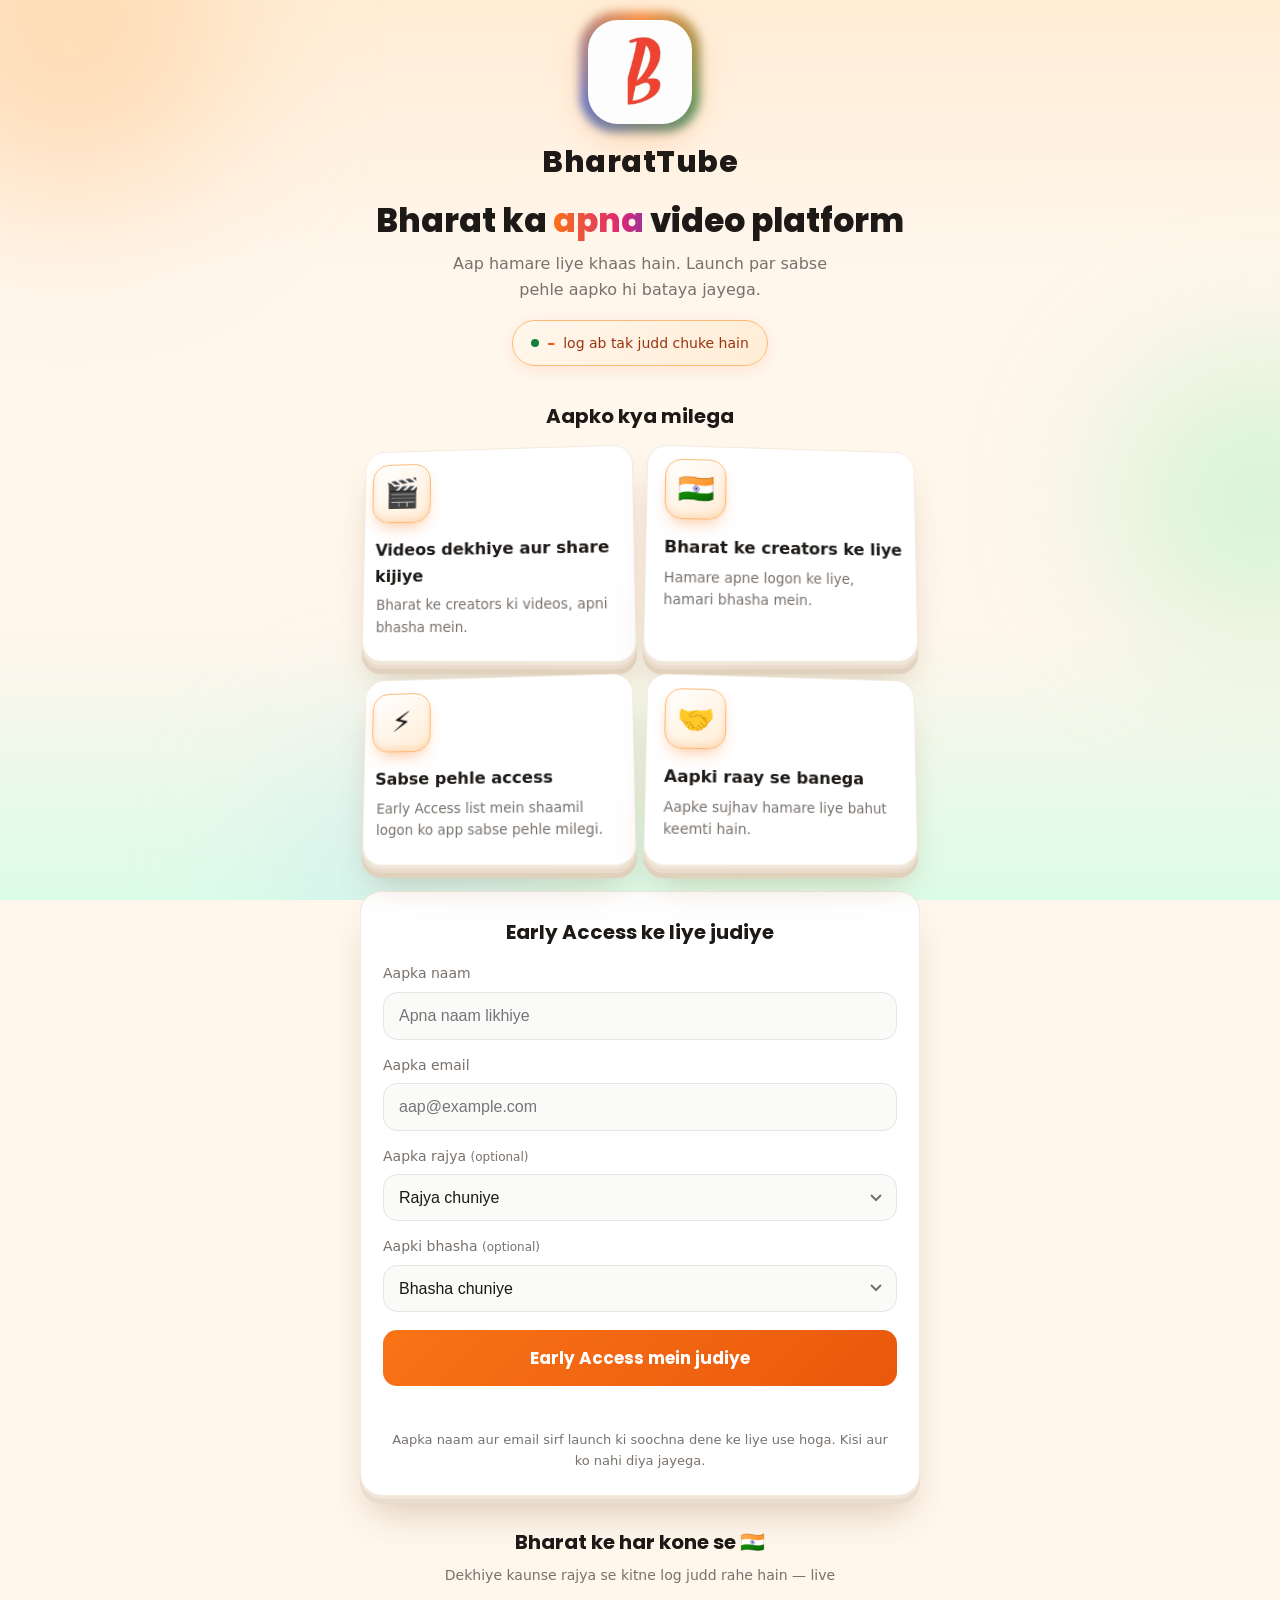
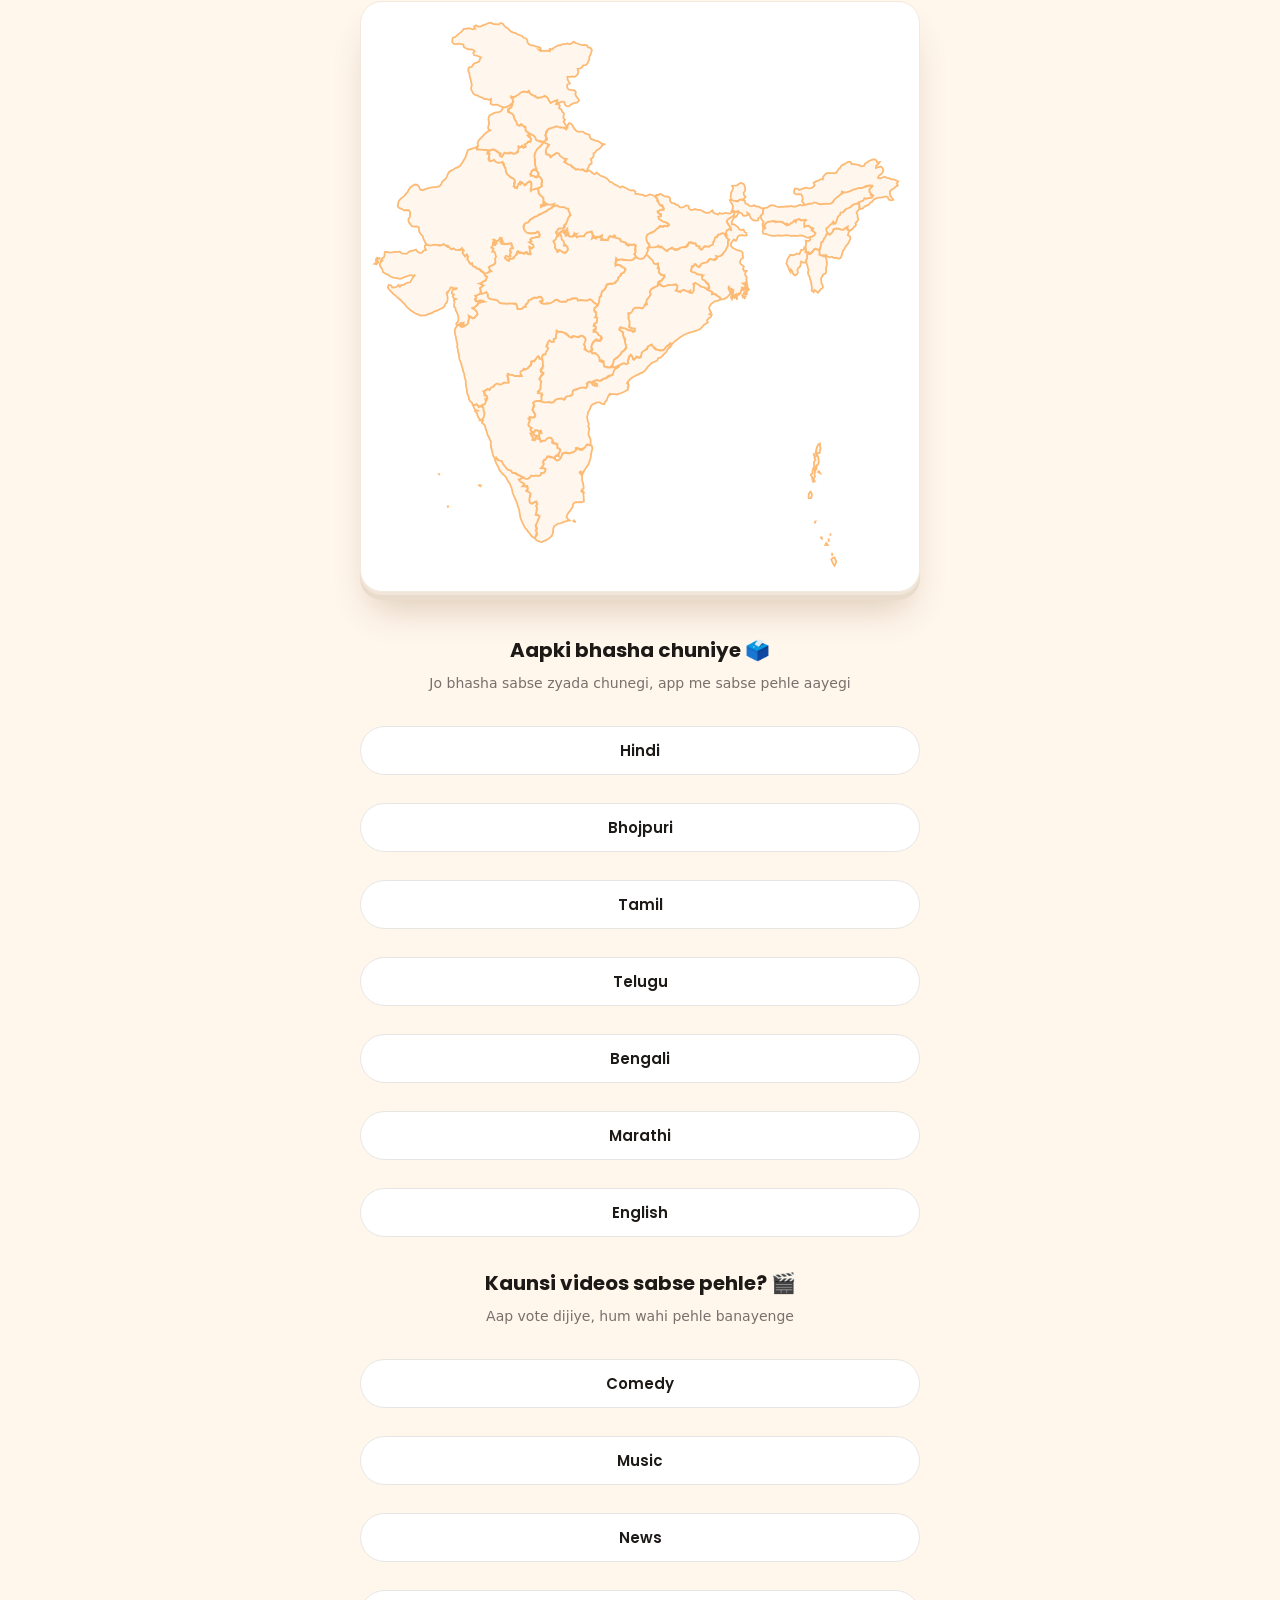
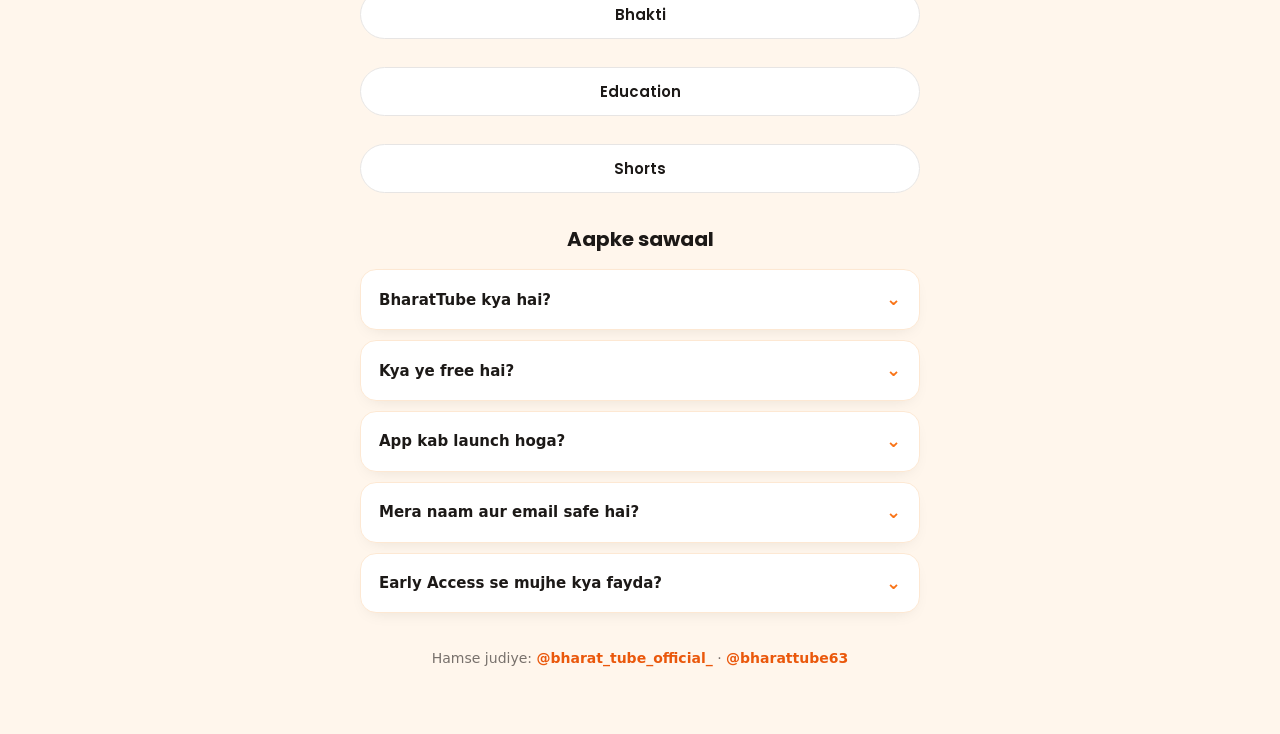
==== commit 51e8b892: "Fix Bharat map: use Survey of India official boundary (full J&K/Ladakh, all 36 states/UTs)" ====
--- a/v2/index.html
+++ b/v2/index.html
@@ -44,7 +44,7 @@
 <a class="insta-btn" href="https://www.instagram.com/bharattube63/" target="_blank" rel="noopener"><span class="ig-ico">📸</span>@bharattube63</a></div></div></section>
 <section class="reveal mapsect"><h2 class="sect">Bharat ke har kone se 🇮🇳</h2>
 <p class="sub2">Dekhiye kaunse rajya se kitne log judd rahe hain — live</p>
-<div class="mapwrap"><svg id="bharatmap" viewBox="0 0 360 370" role="img" aria-label="Bharat map"><path class="country" d="M310.2,357.1L310.6,358.5L311.2,359.8L310.8,361.2L310.2,362.5L309.4,361.3L308.6,360.1L307.9,358.8L308.8,357.7L310.1,357.1ZM308.6,354.7L308.8,356.1L307.7,357.0L307.6,355.6ZM304.6,347.7L305.5,348.8L304.2,349.2L304.4,347.8ZM306.3,345.2L306.3,346.7L306.2,345.2ZM301.5,343.7L301.9,345.1L301.2,343.9ZM307.4,341.1L307.5,342.6L307.3,341.1ZM297.5,333.1L297.7,334.5L296.6,333.5ZM294.2,313.2L294.9,314.5L294.9,315.9L294.6,317.3L293.2,317.4L292.8,316.0L292.5,314.6L293.6,313.6ZM295.7,305.9L296.1,307.3L295.5,305.9ZM299.6,299.6L300.5,300.8L299.2,300.1ZM300.8,297.5L301.0,298.9L300.8,297.5ZM296.4,297.2L296.9,298.5L297.0,300.0L296.7,301.4L297.2,302.7L296.4,303.9L296.8,305.3L295.4,304.9L295.1,303.5L294.6,302.2L294.7,300.7L295.4,299.5L295.7,298.1ZM297.3,296.3L298.7,296.8L297.9,298.0L297.0,296.9ZM298.8,289.0L299.4,290.3L299.6,291.7L299.6,293.2L299.3,294.6L298.0,294.0L298.2,295.5L297.1,296.4L296.4,295.1L296.4,293.6L296.8,292.3L296.7,290.8L297.5,289.6L298.8,288.9ZM296.3,288.1L296.6,289.5L296.3,288.1ZM300.4,281.1L300.4,282.6L301.0,283.9L299.5,283.8L300.5,284.8L300.4,286.3L300.1,287.6L299.0,288.6L297.7,289.2L297.5,287.8L297.9,286.4L298.2,285.0L298.1,283.6L298.7,282.3L299.8,281.3ZM114.1,252.9L113.9,251.4L113.9,249.9L114.5,248.6L113.5,247.5L112.0,247.3L110.8,246.4L112.3,246.2L113.2,245.0L113.6,243.6L113.5,242.1L113.6,240.6L113.7,239.2L112.5,238.3L113.1,237.0L113.4,235.6L114.7,234.8L116.2,234.3L115.1,233.3L113.7,233.2L113.4,231.7L114.7,231.0L114.9,229.5L115.8,228.4L114.6,227.6L115.2,226.2L115.2,224.7L114.3,223.6L114.9,222.2L116.2,221.5L116.8,220.1L117.9,218.8L119.3,218.1L118.3,217.1L117.2,216.0L118.2,214.9L118.3,213.4L119.1,212.1L120.4,212.7L121.8,213.2L122.2,211.8L123.2,210.6L123.6,209.2L123.4,207.7L124.4,206.6L123.7,205.1L124.9,206.0L126.7,206.2L128.2,206.5L129.6,206.9L130.5,208.1L131.7,208.9L133.2,209.6L134.6,210.4L135.0,209.0L136.4,209.1L137.6,210.0L139.1,210.0L140.2,209.0L141.7,209.1L142.8,210.0L143.7,211.3L143.2,212.9L142.9,214.3L143.2,215.7L143.3,217.2L143.8,218.7L144.9,219.6L146.4,219.6L147.8,220.4L149.4,220.5L150.7,221.1L151.7,222.2L152.6,223.4L153.3,224.8L154.2,226.0L155.7,226.0L155.6,227.5L155.8,228.9L156.4,230.5L157.9,229.8L159.6,230.3L161.0,230.2L162.6,230.2L164.0,229.5L165.5,229.6L164.3,230.7L162.9,231.3L162.2,232.6L162.0,234.1L161.3,235.4L159.7,235.5L158.3,236.1L157.4,237.3L156.0,237.8L154.5,238.3L154.0,239.7L152.6,239.2L151.1,238.6L149.8,239.2L148.6,240.0L149.7,240.9L150.7,242.0L149.2,242.1L147.8,241.5L147.3,240.1L145.8,239.9L144.4,240.8L144.8,242.2L144.0,243.6L142.7,244.2L141.4,243.3L140.0,243.8L138.6,244.4L137.2,245.0L135.5,245.2L134.8,246.5L134.7,248.0L134.1,249.4L132.6,249.1L131.1,249.6L130.0,250.6L129.0,251.7L127.8,251.0L126.3,251.2L124.6,251.1L123.2,251.6L122.5,253.0L121.4,254.0L120.2,253.3L118.7,253.2L117.1,253.5L115.7,253.4L114.1,252.9ZM172.0,243.3L171.8,244.7L171.9,243.3ZM171.6,243.4L170.1,243.3L171.1,244.3L170.5,245.6L169.2,246.3L168.0,246.9L166.6,247.4L165.3,248.0L163.8,248.0L162.4,247.7L161.0,247.9L159.6,248.4L158.7,249.4L158.2,250.8L157.7,252.2L156.7,253.2L156.0,254.5L154.9,255.4L153.5,254.9L153.0,253.6L151.5,253.5L150.2,253.9L148.8,254.5L147.7,255.4L146.9,256.6L146.5,258.0L145.7,259.2L145.1,260.5L144.9,261.9L144.6,263.4L144.8,264.8L145.1,266.2L145.7,267.5L146.3,268.8L146.1,270.3L146.0,271.7L145.6,273.1L145.5,274.6L145.9,275.9L146.5,277.2L147.0,278.6L146.8,280.0L147.3,281.4L147.8,282.8L147.2,281.4L146.3,280.3L144.9,280.4L145.3,281.8L146.7,282.2L147.8,283.2L146.7,282.2L145.2,281.9L143.8,282.5L143.1,283.9L141.7,284.3L140.9,285.7L139.8,284.7L138.4,284.3L136.8,284.2L137.1,285.7L135.8,286.6L134.3,286.9L133.0,287.9L131.8,287.1L130.3,287.1L128.9,287.5L127.5,288.1L127.3,289.6L126.7,291.0L125.7,292.1L124.3,292.6L123.2,291.7L122.9,290.3L124.1,289.1L125.4,289.6L125.5,288.1L126.3,286.8L126.7,285.3L125.6,284.3L124.5,283.3L124.5,281.9L123.2,281.1L121.9,280.3L121.1,279.1L120.9,277.5L119.3,278.2L119.7,276.7L118.2,276.9L117.3,278.0L116.5,279.2L115.0,279.2L113.7,279.9L113.5,278.4L112.1,278.0L110.8,277.3L109.5,277.9L108.7,279.1L107.8,277.9L107.9,276.4L107.4,275.0L108.8,275.4L110.3,276.0L111.8,275.7L112.1,277.1L112.0,275.5L112.7,274.2L114.1,273.9L113.3,272.7L111.8,272.7L110.4,272.2L109.3,273.3L107.9,273.2L106.8,272.2L107.3,270.7L106.1,269.9L105.1,268.8L105.6,267.2L106.2,265.7L105.3,264.4L105.6,262.9L106.9,263.6L108.4,263.7L109.7,262.8L109.5,261.3L108.8,260.1L108.2,258.7L108.3,257.1L109.5,256.1L108.6,255.0L108.6,253.5L109.9,252.7L111.4,252.6L112.9,252.8L114.4,253.0L115.8,253.5L117.2,253.5L118.9,253.4L120.3,253.2L121.7,253.8L122.9,252.9L123.8,251.7L125.4,251.0L126.9,251.2L128.6,251.7L130.0,251.0L130.9,249.7L132.2,249.1L133.7,249.2L134.7,248.0L134.8,246.5L135.5,245.2L137.1,245.0L138.4,244.4L139.9,243.9L141.3,243.2L142.7,244.2L144.0,243.6L144.8,242.2L144.3,240.9L145.6,240.2L147.1,239.9L147.8,241.3L149.1,242.0L150.4,242.8L151.0,241.4L149.6,240.9L148.3,240.4L149.6,239.6L150.6,238.5L151.8,239.3L153.4,239.4L154.4,238.2L155.9,237.8L157.4,237.3L158.3,236.1L159.7,235.5L161.2,235.5L162.0,234.1L162.1,232.7L162.9,231.4L164.2,230.8L165.5,229.9L166.0,228.6L167.4,228.1L168.7,227.5L170.1,227.9L171.5,227.3L171.7,225.8L172.6,224.6L172.4,223.2L173.4,221.9L174.6,222.7L175.2,224.0L176.7,224.3L177.4,222.9L178.7,223.6L180.1,223.5L180.7,222.1L180.3,220.7L181.1,219.5L182.5,219.3L183.7,218.4L184.9,217.7L183.8,216.8L185.2,216.5L185.7,215.1L187.1,215.0L188.4,215.8L189.2,217.1L190.4,217.9L191.8,218.4L193.1,219.1L194.6,218.6L196.1,218.3L197.0,217.1L197.8,215.9L199.2,215.6L200.0,214.4L200.9,215.5L200.0,216.6L199.0,217.7L198.2,218.9L197.3,220.0L196.3,221.1L195.3,222.1L194.2,223.1L193.5,224.3L192.2,225.0L190.9,225.6L189.6,226.2L188.3,226.8L187.1,227.7L186.1,228.7L185.1,229.7L184.3,230.9L183.4,232.1L182.3,233.0L181.0,233.6L179.8,234.4L178.4,234.9L177.1,235.5L175.9,236.2L174.6,236.9L173.5,237.8L172.4,238.8L171.4,239.8L171.1,241.2L172.0,240.1L172.3,241.5L172.1,242.9ZM337.9,91.4L338.5,92.7L340.1,92.8L339.3,94.1L338.0,94.9L337.9,96.5L339.4,96.2L340.9,95.6L342.2,95.1L342.3,96.5L342.8,97.9L343.0,99.3L341.6,99.8L340.9,101.1L340.1,102.4L340.8,103.9L342.0,102.9L343.5,102.4L344.9,102.9L346.2,103.6L347.7,104.1L349.1,103.6L350.3,104.5L351.7,104.9L352.0,106.4L352.8,107.6L352.6,109.0L351.1,109.1L350.0,110.1L348.7,110.9L347.7,111.9L347.0,113.2L347.2,114.7L348.0,116.0L349.1,117.0L350.1,118.3L348.6,118.6L347.3,117.9L346.4,116.8L345.4,115.7L343.9,115.5L342.6,116.2L341.1,116.3L339.6,116.4L338.2,116.9L336.8,117.4L335.8,118.7L334.7,119.7L333.3,120.2L332.2,121.1L331.1,122.1L329.8,122.9L328.6,123.7L327.1,123.9L326.7,122.5L326.8,121.0L326.3,119.6L327.7,119.0L329.0,118.4L329.8,117.0L331.3,117.2L332.7,116.9L334.2,116.5L335.6,116.1L335.4,114.7L334.6,113.5L333.4,112.5L333.4,110.9L334.5,109.9L335.4,108.8L333.9,108.3L331.3,108.5L328.6,109.9L326.8,109.8L324.6,110.5L323.2,110.9L321.9,111.6L320.4,112.0L319.0,112.6L317.6,113.2L316.2,113.0L314.8,112.4L314.7,113.9L313.5,114.8L312.4,115.8L311.2,116.8L310.2,117.8L309.7,119.2L308.4,120.0L307.0,120.6L305.6,120.7L303.2,120.5L301.3,120.9L299.8,120.8L298.6,120.0L296.7,119.7L295.0,120.5L293.5,120.4L291.8,120.9L290.3,121.3L289.2,120.3L288.4,119.1L288.7,117.6L288.7,116.1L288.2,114.6L286.8,114.4L285.3,114.4L283.8,114.2L282.8,113.1L283.2,111.7L283.4,110.3L285.0,110.4L286.3,111.1L287.7,110.8L289.2,110.5L290.5,109.7L291.7,110.6L293.1,110.3L294.7,110.2L295.8,109.3L296.9,108.1L296.1,106.8L297.4,105.8L298.9,105.4L300.2,105.0L301.5,104.1L302.8,103.2L303.4,101.8L304.0,100.5L305.3,99.9L306.7,100.1L308.2,99.8L309.8,99.7L311.3,99.7L311.8,98.3L312.8,97.2L313.9,96.3L314.6,95.0L315.8,94.2L317.1,93.3L318.5,93.3L319.5,92.1L320.8,92.6L321.5,94.0L323.0,94.1L324.5,94.2L325.9,94.6L327.2,95.3L328.8,95.6L329.9,94.5L331.0,93.4L332.3,92.6L333.6,91.9L335.2,91.4L336.5,90.6L337.9,91.4ZM335.4,108.7L334.5,109.9L333.4,110.9L333.6,112.4L334.6,113.5L334.3,114.9L335.7,114.8L335.3,116.3L333.7,116.6L332.2,116.9L330.8,117.0L329.6,117.8L328.5,118.8L327.2,119.5L325.8,120.0L324.5,120.7L323.0,120.7L321.9,121.7L320.9,122.7L319.6,123.4L318.2,123.8L316.9,124.6L316.2,125.9L314.7,126.0L314.1,127.3L313.1,128.4L312.3,129.7L311.9,131.1L311.7,132.6L310.7,133.7L309.5,132.8L308.5,133.8L307.3,134.7L306.2,135.7L305.0,136.6L304.5,138.0L305.6,138.9L305.6,140.4L304.5,141.4L304.0,142.8L303.0,143.9L302.8,145.4L301.8,146.5L301.1,147.8L300.9,149.3L300.4,150.7L299.1,151.2L297.6,151.0L296.3,151.6L295.4,152.8L294.4,153.8L293.0,153.2L291.6,153.0L291.2,151.5L290.9,150.1L291.0,148.6L291.6,147.2L290.9,145.8L292.3,145.4L293.8,145.5L293.1,144.2L293.8,142.9L295.2,142.5L296.5,141.7L297.5,140.7L296.7,139.4L295.3,139.0L295.7,137.6L294.5,136.6L293.3,135.7L291.8,135.3L290.4,135.7L289.8,134.2L290.7,133.1L291.1,131.7L289.6,131.4L288.1,131.5L286.6,131.6L285.3,130.9L284.6,132.3L283.2,131.7L282.2,132.7L281.3,133.9L279.9,134.1L278.8,135.3L278.4,133.8L276.8,134.1L275.6,133.2L274.3,132.7L272.8,132.6L271.5,133.2L270.3,132.4L268.9,131.9L267.4,132.4L266.0,132.5L264.6,133.2L263.4,134.1L263.0,135.5L264.0,136.5L262.6,137.3L262.3,135.9L262.0,134.5L262.5,133.1L261.8,131.8L261.2,130.4L260.7,129.1L261.4,127.8L262.4,126.6L262.4,125.2L262.3,123.6L263.8,123.3L265.4,123.1L266.5,121.9L268.1,121.5L269.5,121.6L270.8,122.4L272.2,122.7L273.8,122.7L275.5,122.6L276.9,122.4L278.4,122.3L279.9,122.6L281.4,122.3L283.1,122.3L284.6,122.3L286.0,121.5L287.4,121.3L288.9,121.7L290.3,121.3L291.8,120.9L293.3,120.5L295.0,120.5L296.4,119.7L297.9,119.8L299.2,120.5L300.7,120.9L302.2,120.7L304.2,120.4L305.6,120.7L307.1,120.5L308.5,120.0L309.7,119.2L310.3,117.7L311.5,116.5L312.7,115.6L313.9,114.5L315.1,113.7L316.4,113.1L317.9,113.1L319.2,112.5L320.6,112.0L322.1,111.6L323.8,110.7L326.3,110.0L327.8,109.5L330.2,109.4L333.9,108.3L335.5,108.4ZM193.4,113.8L194.7,114.7L196.0,115.4L197.5,115.6L199.1,115.9L200.2,117.2L200.1,118.6L200.9,119.9L202.3,120.0L203.7,120.6L204.6,121.8L206.0,121.6L206.6,122.9L208.0,123.1L209.4,122.6L210.7,121.9L212.2,121.9L212.8,123.2L213.6,124.5L215.1,124.7L216.4,124.0L217.7,124.6L219.3,124.6L220.8,124.9L222.2,125.5L223.5,126.2L224.8,126.9L226.2,126.6L227.4,125.8L228.6,125.0L229.1,126.6L230.6,127.0L231.9,127.7L233.2,126.9L234.7,127.1L236.2,127.0L237.5,126.4L238.9,126.5L239.9,127.6L241.2,126.8L242.0,125.6L243.0,126.7L242.9,128.2L241.7,129.0L240.5,129.9L239.6,131.0L238.2,131.5L237.7,132.8L238.9,133.8L239.4,135.1L240.5,136.1L240.4,137.6L239.0,137.6L237.9,138.6L237.4,140.0L238.0,141.4L236.5,140.9L235.2,140.2L233.9,140.9L232.5,141.4L231.5,142.6L230.1,143.2L229.8,144.7L229.2,146.0L228.9,147.5L228.1,148.7L226.9,149.5L225.6,148.8L224.2,149.2L222.7,149.3L221.8,150.5L220.4,150.9L219.6,149.7L218.6,148.7L217.5,147.5L216.3,146.8L214.8,146.8L213.4,146.4L212.2,147.6L212.0,149.0L210.5,149.2L208.9,149.5L207.5,149.7L206.2,150.4L205.1,151.4L203.6,151.5L202.6,150.4L201.2,150.0L200.0,150.9L198.7,151.4L197.3,152.0L196.0,151.3L195.8,149.7L194.4,149.4L193.1,150.0L192.5,148.6L191.2,149.4L189.7,149.7L188.2,149.8L186.6,149.7L186.3,148.3L185.3,147.1L184.6,145.9L184.2,144.5L184.0,143.0L184.4,141.6L185.6,140.8L186.9,140.2L188.2,139.6L189.6,139.1L190.4,137.9L191.9,136.8L192.8,135.7L194.3,135.6L195.7,135.9L197.2,135.5L198.6,135.8L199.4,134.5L198.2,133.7L196.9,132.9L195.5,132.6L194.1,132.0L193.1,130.8L192.0,129.9L193.3,129.1L194.0,127.7L192.5,127.2L191.0,126.7L192.2,125.6L193.0,124.4L194.4,124.6L195.9,124.6L195.7,123.1L194.9,121.7L193.5,121.3L192.5,120.2L192.2,118.8L191.6,117.5L191.0,116.1L191.2,114.6L192.6,114.7ZM105.8,75.8L104.5,75.2L105.9,74.8ZM183.9,154.8L185.4,155.5L186.4,156.7L187.6,157.8L188.7,158.9L188.9,160.3L190.3,161.1L191.7,160.4L192.1,161.9L191.6,163.3L192.8,164.0L192.7,165.5L193.3,166.9L193.7,168.3L195.2,168.1L196.6,168.7L195.8,169.9L194.9,171.0L194.0,172.3L192.6,172.9L192.3,174.3L191.6,175.7L190.2,176.0L189.1,177.0L187.5,177.5L186.7,178.8L186.5,180.2L187.0,181.8L185.7,182.6L185.0,183.9L184.4,185.2L184.2,186.7L183.2,187.9L182.6,189.3L181.8,190.6L180.2,190.3L178.7,190.1L177.1,190.1L175.6,190.2L175.3,191.8L174.3,192.9L173.5,194.1L172.2,193.4L172.0,194.9L172.4,196.3L172.3,197.8L173.1,199.1L173.1,200.5L172.7,202.0L172.9,203.4L174.3,203.9L175.8,204.0L176.4,205.4L175.5,206.5L174.4,205.5L173.0,205.2L171.4,205.0L170.1,204.3L168.9,203.5L167.6,203.0L166.3,203.8L166.4,205.3L167.6,206.2L168.5,207.4L168.4,208.9L169.2,210.1L170.1,211.5L169.8,212.9L170.0,214.4L170.7,215.7L170.2,217.2L169.8,218.7L168.5,219.4L167.4,220.3L166.8,221.7L165.6,222.7L164.6,223.9L163.2,224.4L162.1,225.6L162.0,227.1L161.6,228.5L160.7,229.7L159.2,230.3L157.5,230.1L156.0,229.6L155.7,228.2L155.4,226.6L154.2,225.7L153.2,224.6L152.7,223.3L151.6,222.1L150.5,221.0L149.0,220.7L147.6,219.8L148.0,218.3L147.2,216.9L147.5,215.4L148.1,214.1L149.0,213.0L150.0,211.9L151.4,212.3L152.8,212.6L154.1,211.7L154.7,210.4L153.8,209.2L152.5,208.7L151.7,207.5L150.5,206.6L149.0,206.4L149.9,205.3L150.4,203.9L150.0,202.5L148.6,202.1L149.4,200.8L151.0,200.2L151.2,198.7L151.4,197.3L150.0,196.9L151.0,195.8L150.5,194.4L150.5,192.9L149.2,192.0L149.3,190.6L150.4,189.6L151.7,188.9L152.2,187.6L152.7,186.2L152.5,184.8L152.7,183.3L153.9,182.5L153.9,181.1L154.4,179.6L155.9,179.4L156.2,177.9L157.1,176.8L157.2,175.3L158.2,174.1L159.6,174.2L161.1,174.2L162.4,173.6L163.8,173.1L164.7,171.9L165.3,170.6L166.3,169.3L167.3,168.3L167.9,167.0L169.4,166.8L169.7,165.3L169.8,163.9L168.4,163.4L167.4,162.4L166.0,161.9L164.7,161.3L163.5,162.1L163.2,160.6L164.2,159.4L163.6,158.0L165.3,158.2L166.7,157.9L168.3,157.8L169.9,158.1L171.3,158.2L172.8,158.4L174.3,158.5L175.6,157.8L176.9,157.0L178.4,156.9L179.8,157.4L181.5,157.3L182.5,156.3L183.5,155.1ZM59.9,200.5L61.2,199.7L61.3,201.2L62.7,201.8L62.4,203.3L60.9,202.9L59.8,201.9L59.2,200.6ZM33.2,192.5L34.6,192.7L34.1,194.0L34.4,195.4L33.0,195.4L32.1,194.2L32.6,192.8ZM110.6,98.0L111.4,99.2L112.0,100.5L111.9,102.0L110.7,103.0L109.3,102.5L108.2,101.6L106.7,101.8L106.5,100.3L107.4,99.2L108.2,98.0L109.7,97.9ZM70.6,254.6L71.6,255.7L72.8,256.5L74.1,255.9L75.1,257.1L75.4,258.6L75.9,260.0L75.7,261.5L75.4,263.2L74.9,264.6L73.5,265.0L72.4,264.1L71.3,263.1L71.2,261.7L70.8,260.3L69.7,259.4L69.2,258.0L69.1,256.6L68.3,255.4L69.8,255.2ZM4.3,158.3L4.9,159.7L4.1,160.9L2.6,160.9L3.6,159.9L4.2,158.5ZM3.7,158.1L3.3,159.5L3.7,158.1ZM5.4,156.7L4.4,157.7L5.4,156.7ZM5.8,156.1L5.7,157.5L5.5,156.1ZM5.2,156.1L4.2,157.1L3.5,158.4L3.1,159.8L2.6,158.5L3.7,157.5L4.3,156.3ZM49.2,148.3L50.8,148.4L52.2,148.6L52.6,150.0L53.6,151.1L54.5,149.9L55.9,150.5L56.8,151.7L58.2,151.6L59.7,151.7L60.1,150.3L61.2,151.4L62.8,151.6L61.7,152.6L61.2,154.0L62.5,154.8L63.9,155.2L65.0,156.2L64.4,157.6L65.2,158.9L66.1,160.0L67.6,160.3L67.9,161.8L68.7,163.0L70.3,163.1L71.7,163.6L73.1,164.4L73.5,165.9L75.0,165.9L75.8,167.1L76.2,168.6L77.6,169.0L77.3,170.5L76.7,171.9L75.3,172.3L74.3,173.4L72.8,173.4L73.3,174.8L74.7,174.7L74.3,176.1L72.9,175.7L73.1,177.1L73.6,178.5L73.2,180.0L72.3,181.1L70.9,181.8L70.2,183.1L69.5,184.5L70.1,185.7L71.6,185.5L73.0,185.3L74.4,185.6L75.9,185.5L74.7,186.3L73.2,186.6L71.9,187.1L71.2,188.6L69.9,189.3L68.9,190.3L67.4,190.1L68.8,190.8L69.8,192.0L70.9,192.9L71.3,194.4L70.4,195.7L69.4,196.9L67.9,197.2L66.9,196.2L65.7,195.3L65.3,196.8L65.5,198.3L64.7,199.4L65.1,200.8L63.8,201.5L62.7,202.5L61.3,202.1L61.7,200.7L60.3,200.2L59.4,201.4L58.0,201.8L57.1,200.7L58.0,199.6L58.4,198.2L58.7,196.8L58.3,195.4L57.8,194.0L57.1,192.8L56.7,191.4L55.5,190.6L55.2,189.1L55.5,187.7L56.3,186.5L55.2,185.5L56.1,184.4L57.6,184.2L56.2,183.8L54.8,184.1L54.6,182.7L54.2,181.3L54.2,179.8L54.5,178.4L55.5,177.4L56.9,177.9L58.1,177.2L56.7,177.2L55.3,176.6L54.0,177.3L53.0,176.3L52.6,177.7L51.8,178.9L51.4,180.3L51.6,178.8L50.6,179.9L51.0,181.2L51.1,182.7L51.5,184.1L51.2,185.5L50.6,186.8L49.6,187.9L49.1,189.2L48.1,190.3L46.7,190.7L45.5,191.5L44.2,192.0L42.8,192.6L41.6,193.4L40.2,193.8L38.9,194.3L37.6,194.9L36.1,195.1L34.7,195.4L34.6,194.0L34.6,192.5L33.1,192.3L32.2,193.8L31.0,194.6L29.8,194.0L28.5,193.2L27.3,192.5L26.2,191.6L25.1,190.6L24.1,189.6L23.1,188.5L22.2,187.4L21.2,186.4L21.2,184.9L19.8,184.4L18.5,183.9L17.4,182.9L16.3,182.0L15.2,181.1L14.2,180.0L13.2,179.0L12.2,177.9L11.4,176.7L11.6,175.3L12.7,174.4L14.0,175.0L14.0,176.5L15.5,176.7L16.8,176.2L18.1,175.6L19.6,175.6L20.5,174.5L21.9,174.7L23.1,173.9L24.4,173.3L25.9,173.4L26.8,172.2L27.5,171.0L28.2,169.7L29.1,168.6L29.8,167.4L28.7,168.3L27.3,168.6L25.9,168.6L24.5,169.2L23.1,169.4L21.7,169.8L20.7,170.8L19.2,170.9L17.8,170.6L16.4,170.2L15.0,170.0L13.6,169.5L12.4,168.8L11.1,168.1L9.9,167.4L8.6,166.6L7.5,165.8L8.0,164.4L7.0,163.4L6.0,162.3L5.8,160.9L6.6,159.6L7.7,158.7L8.9,158.0L7.4,158.0L6.4,158.9L6.8,157.5L8.2,156.5L9.1,154.8L9.2,153.2L10.5,153.6L12.0,153.3L13.4,152.8L14.8,153.0L16.3,152.8L17.8,152.9L19.4,152.8L20.5,153.7L22.0,154.0L23.7,154.0L25.1,153.2L26.3,152.3L27.7,151.9L29.5,151.4L31.1,151.1L30.9,152.5L32.3,153.3L33.8,153.3L34.9,152.3L36.3,151.9L37.6,151.2L36.2,150.7L36.0,149.2L37.0,148.1L38.5,148.3L40.1,148.2L41.6,148.1L43.1,148.0L44.6,148.1L46.1,148.6L47.5,148.3L49.0,147.6ZM106.0,73.5L107.4,74.1L108.6,75.0L109.8,75.7L109.4,77.1L110.4,78.2L111.9,78.5L113.3,78.4L114.6,79.3L114.3,80.8L113.4,82.0L112.3,83.0L111.1,83.9L110.2,85.0L109.8,86.5L109.6,88.0L109.3,89.4L109.6,90.8L109.7,92.4L109.6,93.9L109.9,95.4L110.5,96.7L109.3,97.6L107.9,97.9L107.3,99.4L106.3,100.8L107.3,101.8L108.8,101.8L109.8,102.9L111.1,102.1L112.7,102.3L113.8,103.4L114.0,104.9L114.0,106.4L114.1,107.9L113.6,109.3L112.2,109.7L111.0,110.5L109.5,110.7L108.1,111.1L107.0,112.1L106.7,110.6L107.3,109.2L107.2,107.6L107.3,106.2L106.0,105.3L104.9,106.5L103.8,107.5L102.6,108.3L101.4,107.4L100.3,106.3L100.0,107.7L98.5,107.3L98.0,108.8L98.2,110.3L96.7,109.7L95.5,109.0L95.8,107.5L96.1,106.1L96.2,104.6L95.1,103.6L93.6,103.0L92.4,102.1L91.4,100.9L90.4,99.8L90.0,98.3L89.6,96.9L89.2,95.4L88.4,94.2L87.9,92.7L86.5,93.2L84.9,93.2L83.6,92.6L82.7,91.4L81.3,91.7L79.8,91.5L78.5,90.9L79.4,89.7L79.0,88.3L79.1,86.8L77.7,87.1L78.6,85.7L79.8,84.8L81.2,84.3L82.7,84.5L83.9,85.7L85.3,86.1L86.6,86.7L85.9,88.0L86.7,89.3L87.7,88.2L88.8,87.0L90.3,86.8L91.8,86.7L93.2,86.1L94.4,87.0L95.9,87.1L97.1,86.3L98.5,85.9L98.3,84.4L98.8,83.0L100.2,82.5L101.8,82.8L103.2,83.0L103.6,81.6L104.1,80.2L104.9,78.9L106.4,79.1L107.0,77.8L106.6,76.4L105.9,75.1L105.4,73.7ZM105.6,45.2L106.0,46.6L107.0,47.6L108.4,48.0L109.8,48.7L110.9,49.6L112.3,50.1L113.7,49.5L115.0,48.8L116.3,48.3L117.5,49.2L118.4,50.4L119.0,51.8L120.2,53.0L121.5,52.2L123.1,51.6L124.4,50.8L124.5,52.3L123.6,53.6L125.1,53.9L126.1,54.9L125.6,56.3L126.7,57.2L127.2,58.5L128.3,59.5L129.0,60.7L128.4,62.1L128.7,63.6L129.9,64.4L128.8,65.5L129.6,66.7L130.0,68.1L130.9,69.2L131.8,70.3L130.5,70.7L129.5,69.5L128.0,69.6L126.4,69.5L125.1,68.9L123.7,68.6L122.4,69.3L121.0,69.7L119.5,69.9L118.2,70.7L117.7,72.1L117.4,73.5L116.5,74.7L117.2,76.0L117.7,77.3L116.5,78.3L115.1,78.8L113.6,79.1L112.2,78.6L110.8,78.2L109.5,77.4L109.9,76.0L108.7,75.0L107.4,74.3L106.0,73.5L104.7,72.7L103.5,72.0L103.4,70.5L103.0,69.1L101.7,68.5L100.7,67.5L99.4,68.2L98.0,67.9L97.5,66.6L96.8,65.3L96.0,64.0L95.3,62.6L95.0,61.0L93.7,60.2L92.4,59.5L90.9,59.0L91.9,57.9L92.8,56.7L94.0,55.5L94.3,54.0L94.9,52.6L95.0,51.1L94.0,50.0L95.8,49.2L97.0,48.4L98.3,47.7L99.5,46.6L100.7,45.8L102.2,45.6L103.7,46.0L105.1,45.4ZM118.8,18.9L120.1,18.1L119.9,19.6L120.4,21.4L121.5,22.4L121.4,23.8L122.1,25.1L122.5,26.8L123.4,28.0L124.9,28.3L126.4,28.6L127.7,29.4L129.0,30.3L130.5,31.3L131.8,32.0L131.3,33.5L129.8,34.4L128.5,35.1L128.6,36.6L129.1,38.2L128.5,39.8L129.2,41.2L130.4,42.7L131.7,43.6L132.8,44.5L133.9,45.6L135.8,45.7L136.5,47.1L136.6,48.7L137.6,50.2L138.7,51.5L138.2,52.9L136.3,53.5L134.8,53.8L133.5,54.4L132.3,55.6L130.8,55.4L129.6,54.4L129.3,52.9L128.0,52.1L126.6,52.7L125.3,53.2L123.7,54.3L124.1,52.9L124.5,51.4L122.8,51.7L121.5,52.3L119.8,52.9L118.9,51.7L118.4,50.3L117.2,49.4L116.3,48.3L115.0,48.8L113.7,49.5L112.3,49.9L110.9,49.6L109.8,48.7L108.4,48.0L107.0,47.6L106.0,46.6L105.9,45.1L104.6,45.9L103.1,45.7L101.6,45.8L100.0,46.2L99.1,47.4L97.5,47.9L96.3,48.8L94.8,49.0L94.6,50.5L94.9,51.9L94.3,53.3L93.0,54.3L92.0,55.3L90.5,55.7L89.0,56.1L87.5,55.7L86.3,54.9L84.9,54.2L83.4,54.6L82.0,54.0L80.4,54.2L79.7,52.8L79.8,51.4L80.4,49.9L79.3,50.9L77.8,50.7L77.1,49.4L75.8,48.8L75.1,47.4L73.9,46.5L72.4,45.7L73.4,44.6L74.2,43.4L73.9,42.0L72.6,41.2L71.7,39.7L72.5,38.4L74.0,37.9L75.1,36.9L74.6,35.5L73.0,35.5L70.9,35.6L71.3,34.0L71.3,32.4L69.7,31.7L70.3,30.3L71.4,29.1L71.5,27.6L73.0,27.7L74.4,27.2L75.7,26.4L77.7,26.5L79.3,27.0L80.7,27.7L82.2,27.9L84.0,28.2L85.7,28.1L87.2,28.3L88.5,29.4L90.1,29.6L91.7,29.6L93.2,29.7L94.6,28.9L96.0,28.4L97.5,28.2L99.1,27.8L100.6,27.2L102.2,26.6L103.8,26.9L104.9,25.9L105.9,24.7L107.4,24.7L108.3,23.5L109.9,23.3L111.4,22.3L112.6,21.6L113.8,20.8L115.8,19.6L117.1,18.6L118.6,18.8ZM235.2,140.2L236.5,140.9L237.3,142.2L238.1,143.4L239.2,144.5L238.7,145.8L237.8,147.0L238.8,148.0L238.3,149.3L237.6,150.6L237.1,152.0L236.1,153.0L235.1,154.1L233.9,154.9L233.3,156.3L231.8,156.0L231.4,157.4L230.0,157.7L228.4,158.0L226.9,157.4L225.5,158.0L225.5,159.5L224.0,159.8L222.6,160.3L221.2,160.7L220.3,161.8L219.2,162.8L217.7,162.3L216.9,161.1L216.0,162.3L214.5,162.3L214.5,163.7L214.0,165.4L215.0,166.4L216.4,166.3L217.6,167.2L218.7,168.1L220.2,168.1L221.7,168.2L221.4,169.7L221.6,171.1L223.0,171.7L223.8,173.0L225.3,173.4L225.1,174.9L226.0,176.1L225.4,177.5L224.0,177.1L222.6,176.5L221.1,176.3L219.8,175.4L218.7,174.6L217.2,174.1L215.8,173.9L216.2,175.3L215.9,176.7L216.0,178.2L215.4,179.6L214.2,180.3L213.7,178.9L212.3,179.3L210.9,179.0L209.5,178.4L207.9,178.5L207.0,179.7L205.6,179.1L204.2,178.9L204.7,177.5L205.4,176.2L204.8,174.9L203.3,174.6L201.8,174.8L200.3,175.0L198.5,175.0L197.1,175.6L195.5,176.0L194.1,175.3L193.1,174.2L192.3,173.0L193.6,172.4L194.7,171.3L195.8,170.3L196.6,169.0L195.3,168.3L193.8,168.4L193.5,167.0L192.4,166.1L192.7,164.6L191.6,163.6L192.0,162.1L192.0,160.6L190.7,161.1L189.2,160.7L188.8,159.3L188.0,158.1L186.7,157.3L186.1,156.0L185.0,155.0L184.5,153.6L184.7,152.1L184.6,150.5L185.8,149.7L187.7,149.8L189.4,149.7L190.8,149.5L191.9,148.3L192.9,149.4L194.4,149.3L195.8,149.7L196.1,151.2L197.3,152.0L198.7,151.4L200.0,150.9L201.2,150.0L202.6,150.4L203.6,151.5L204.9,150.7L206.4,150.4L207.8,149.7L209.2,149.6L210.6,149.3L212.0,148.9L212.4,147.4L213.1,146.2L214.7,146.5L216.1,146.8L217.4,147.5L217.9,148.9L219.3,149.1L219.6,150.5L221.0,151.4L221.9,150.3L222.9,149.2L224.5,149.1L226.0,149.2L227.2,148.4L228.7,148.1L229.0,146.6L229.9,145.5L229.8,144.0L230.8,143.0L231.8,141.8L233.5,141.6L234.5,140.4ZM112.0,222.8L112.3,224.3L113.6,224.8L115.2,224.6L115.0,226.1L114.6,227.6L115.8,228.4L114.9,229.5L114.7,231.0L113.4,231.7L113.6,233.2L115.1,233.2L116.2,234.1L114.9,234.7L113.8,235.7L113.0,237.0L112.8,238.5L113.9,239.5L113.6,241.0L113.7,242.4L113.5,243.9L112.8,245.2L111.7,246.1L112.2,247.5L113.8,247.5L115.1,248.3L113.9,249.0L113.9,250.5L114.0,251.9L112.8,252.8L111.2,252.6L109.7,252.7L108.5,253.6L108.5,255.2L109.5,256.4L108.3,257.7L108.3,259.2L109.4,260.5L110.0,262.0L109.5,263.3L108.0,263.6L106.5,263.7L105.1,264.1L106.4,265.0L106.0,266.6L105.3,267.9L105.4,269.4L106.6,270.4L106.5,271.8L107.3,273.1L108.7,273.3L109.6,272.1L111.1,272.1L112.3,273.1L113.7,272.6L114.1,274.0L112.6,274.2L111.9,275.7L113.2,276.5L111.8,275.9L110.3,276.0L108.9,275.5L108.2,274.2L106.7,274.1L107.7,275.2L108.0,276.6L107.8,278.1L108.9,279.1L109.9,278.2L111.4,277.9L112.8,278.0L113.5,279.3L115.0,279.2L116.4,279.2L117.3,278.0L118.2,276.9L119.6,276.6L119.4,278.0L120.7,277.5L121.3,278.9L121.0,280.3L122.3,280.8L123.9,281.0L124.4,282.4L124.3,283.8L125.7,284.3L126.7,285.5L126.2,286.9L125.5,288.3L125.5,289.8L124.1,288.9L123.0,289.8L122.0,290.8L120.8,290.0L119.3,289.8L117.9,289.7L117.3,291.0L116.3,292.2L115.0,292.7L115.0,294.3L115.2,295.8L114.2,296.8L115.3,297.7L116.7,298.1L116.5,299.6L115.6,300.7L114.0,300.9L113.4,302.2L111.9,302.9L110.4,302.6L109.2,303.4L108.2,302.4L106.7,302.7L106.1,304.0L104.6,304.7L103.2,304.8L102.2,303.7L100.9,303.0L99.4,302.6L98.2,301.6L97.3,300.4L95.9,300.9L94.4,300.7L93.5,299.4L92.2,298.8L90.8,298.0L89.9,296.8L89.1,295.7L89.0,294.0L87.6,293.8L86.4,292.8L85.3,291.8L83.9,291.2L82.4,290.9L81.8,289.6L81.5,288.2L81.2,286.8L80.9,285.4L80.5,284.0L80.3,282.6L80.1,281.1L79.7,279.7L79.5,278.3L79.0,276.9L78.1,275.8L77.8,274.4L77.3,273.1L76.9,271.7L76.4,270.3L75.6,269.1L75.3,267.7L74.1,267.0L73.3,265.7L74.2,264.6L75.5,263.7L75.5,262.3L75.3,260.8L75.4,259.3L75.4,257.8L75.1,256.4L73.5,256.2L74.4,255.0L75.8,255.0L76.4,253.6L77.3,252.4L76.6,251.2L78.0,250.8L78.1,249.3L76.8,248.7L75.9,247.4L75.6,246.0L76.8,245.1L78.1,244.4L79.4,245.2L80.4,243.9L81.6,243.1L83.1,242.8L83.6,241.1L85.0,240.6L86.1,241.6L87.5,241.2L88.7,240.3L90.2,240.6L91.6,240.4L92.2,239.1L91.7,237.7L91.4,236.2L91.5,234.5L93.0,235.0L94.5,235.2L95.8,236.0L97.2,235.7L98.7,235.6L100.2,236.1L100.0,234.5L100.0,232.9L101.3,232.3L102.3,231.2L103.8,231.4L105.2,230.6L106.0,229.3L107.0,228.2L107.6,226.8L109.0,226.2L109.9,225.0L110.8,223.6L111.8,222.6ZM84.0,290.5L84.5,292.0L85.9,292.6L87.3,292.7L87.7,294.1L88.5,295.3L89.3,296.5L90.5,297.5L91.6,298.3L92.8,299.2L93.9,300.2L95.2,300.8L96.8,300.5L97.4,301.9L98.8,302.4L100.0,303.2L101.1,304.2L99.7,305.1L98.9,306.3L100.3,306.6L101.7,307.5L102.2,308.9L103.5,309.8L104.8,310.5L104.2,312.0L104.7,313.4L106.1,313.9L106.6,315.4L105.7,316.6L105.8,318.1L106.1,319.6L106.7,321.1L108.2,321.1L109.4,320.3L110.8,320.7L111.1,322.1L110.8,323.6L110.6,325.1L110.7,326.6L110.2,328.0L111.0,329.2L112.3,329.8L111.9,331.2L111.2,332.5L111.0,334.0L110.3,335.3L110.2,336.8L111.0,338.0L110.1,339.2L110.6,340.6L111.0,342.0L110.1,343.2L109.3,344.4L108.0,343.6L107.1,342.5L106.2,341.4L105.3,340.2L104.4,339.1L103.6,338.0L102.5,337.0L102.1,335.6L101.8,334.2L100.9,333.0L100.3,331.7L99.9,330.3L99.6,328.9L99.5,327.5L99.2,326.0L98.9,324.6L99.4,326.0L100.1,327.2L99.8,325.8L100.5,327.1L100.5,328.5L101.3,329.8L101.0,328.3L100.7,326.9L100.5,325.5L99.4,324.5L98.9,323.2L98.0,322.0L97.6,320.6L97.1,319.3L96.5,318.0L95.9,316.6L95.3,315.3L94.8,314.0L94.5,312.6L94.1,311.2L93.6,309.8L93.1,308.5L92.5,307.2L91.4,306.2L90.9,304.8L90.3,303.5L89.5,302.3L88.3,301.6L87.6,300.4L87.7,298.9L86.6,299.9L86.3,298.5L85.3,297.4L84.8,296.0L84.1,294.8L83.5,293.5L82.9,292.1L83.5,290.6ZM124.4,121.6L125.6,122.5L127.2,122.9L128.6,122.4L130.1,123.3L131.3,124.1L132.1,125.3L132.7,126.6L133.5,127.9L132.7,129.1L131.6,130.1L131.3,131.6L130.7,132.9L130.4,134.4L129.0,135.0L129.7,136.3L128.3,136.8L126.9,137.2L125.5,137.4L124.6,138.6L123.5,139.6L124.3,140.8L125.2,141.9L124.0,142.9L123.5,144.4L122.3,145.3L122.7,146.7L123.2,148.0L122.8,149.4L123.5,150.8L124.0,152.2L125.5,152.0L126.9,151.7L128.0,153.0L129.3,153.5L130.9,152.7L131.7,151.4L130.8,150.2L130.9,148.7L129.3,148.9L129.2,147.4L129.2,145.9L128.0,145.1L127.7,143.6L127.2,142.2L126.8,140.8L125.3,140.8L126.3,139.6L127.6,139.0L129.0,139.8L128.7,138.1L130.1,138.5L130.9,137.3L131.0,138.7L130.1,139.9L131.6,140.5L130.6,141.5L132.0,141.4L133.4,142.0L134.8,142.6L135.3,141.1L136.7,140.6L136.6,142.2L137.8,143.0L138.8,141.9L140.2,142.4L141.7,142.7L142.4,141.4L143.7,140.8L144.8,139.9L146.3,139.4L147.7,139.3L148.2,140.8L149.1,141.9L147.9,142.7L149.3,143.0L150.7,143.0L152.2,143.3L153.3,142.2L154.8,141.9L154.2,143.4L154.7,144.7L156.2,144.8L157.6,145.3L158.6,144.2L159.0,142.8L160.4,142.3L161.6,143.0L162.4,141.8L163.6,142.8L164.8,143.5L166.4,144.0L166.8,145.4L168.3,145.9L169.8,146.4L170.9,147.4L171.7,148.6L172.9,147.7L174.3,148.1L175.7,147.7L177.2,148.3L176.6,149.8L176.5,151.3L177.1,152.7L176.7,154.1L176.9,155.6L176.3,157.0L175.2,158.0L173.8,158.5L172.3,158.3L170.8,158.3L169.3,158.2L167.9,157.6L166.3,158.0L164.8,158.0L163.7,157.0L163.7,158.5L163.8,160.0L162.9,161.2L164.2,161.7L165.7,161.6L167.2,161.9L168.3,163.1L169.7,163.7L169.8,165.2L169.5,166.7L168.2,167.0L167.3,168.3L166.3,169.3L165.3,170.4L165.2,171.9L163.9,172.5L162.7,173.4L161.4,174.0L159.9,173.7L158.7,174.6L157.3,174.8L157.4,176.2L156.2,177.2L155.6,178.6L154.4,179.5L154.0,180.9L154.0,182.4L152.7,183.2L152.6,184.6L152.7,186.1L152.2,187.5L150.8,187.9L149.5,187.2L148.5,186.1L147.5,185.1L146.2,184.5L144.9,185.2L143.4,185.3L141.9,185.4L140.5,184.9L139.1,185.4L138.0,184.4L136.6,183.9L135.2,183.4L133.8,184.1L132.4,184.7L130.9,185.0L129.9,186.1L128.4,186.3L127.0,186.2L125.6,186.0L124.9,184.7L123.4,185.0L122.1,185.6L120.9,186.7L119.5,187.2L118.0,187.2L116.5,187.7L115.0,187.6L113.7,186.9L113.0,185.6L114.5,185.5L114.7,184.0L113.7,182.9L112.2,182.9L110.9,183.4L109.4,183.3L108.0,183.8L106.9,184.7L105.4,185.1L105.1,186.6L103.5,187.9L103.6,189.4L102.0,189.6L100.9,190.7L99.4,191.1L98.0,190.7L97.9,189.3L97.3,187.7L95.8,187.5L94.4,187.4L92.9,187.3L91.3,187.3L89.8,187.3L88.3,187.2L86.8,187.0L85.4,186.5L84.6,185.2L83.3,184.7L81.8,184.7L80.4,184.4L79.0,184.0L78.2,182.8L78.2,181.3L77.3,180.1L75.9,180.3L74.5,180.9L73.3,180.0L74.0,178.8L73.5,177.4L72.8,176.1L74.3,176.1L75.5,175.3L74.4,174.3L72.9,174.4L74.1,173.5L75.1,172.4L76.6,172.3L77.0,170.9L77.7,169.6L76.5,168.9L75.9,167.5L77.2,166.7L78.8,166.4L80.0,165.6L78.9,164.4L78.9,163.0L80.1,162.2L81.4,161.4L82.8,160.7L83.2,159.3L83.0,157.8L83.6,156.3L83.5,154.9L82.6,153.4L81.3,152.7L81.7,151.3L80.8,150.0L81.5,148.7L81.4,147.1L82.5,148.0L83.9,147.5L82.9,146.4L82.1,145.2L83.5,145.5L84.9,145.3L85.8,144.1L87.2,143.5L87.9,144.7L87.8,146.2L86.7,145.3L86.3,146.7L87.7,147.4L89.3,147.7L90.8,147.4L92.5,147.1L94.1,147.2L94.1,148.7L94.9,149.9L93.4,150.3L92.9,151.7L93.8,152.8L93.0,154.0L93.4,155.6L91.9,155.6L90.4,155.6L89.5,156.8L90.7,157.6L91.9,158.5L92.4,157.2L94.0,157.4L95.4,157.0L95.9,155.6L97.3,154.8L97.7,153.3L99.2,153.3L100.7,153.3L102.1,153.9L103.4,153.1L104.5,154.0L105.9,154.5L107.2,153.8L106.4,152.5L106.1,151.1L105.8,149.6L107.2,150.3L108.6,149.7L108.6,148.2L107.6,147.1L106.1,147.0L107.1,145.8L106.5,144.5L107.4,143.4L108.9,143.3L110.3,142.7L111.7,143.0L112.7,141.9L112.5,140.5L112.3,138.9L110.8,139.4L109.5,140.1L108.1,140.4L106.6,140.1L105.1,140.1L103.7,139.5L102.7,138.3L102.1,137.0L101.7,135.5L102.5,134.2L103.6,133.2L105.1,133.0L106.1,131.9L107.0,130.8L108.3,129.9L109.6,129.1L111.0,128.8L112.0,127.7L113.5,127.1L114.9,126.6L116.3,126.0L117.7,125.4L118.7,124.3L120.1,123.6L121.1,122.5L122.5,122.0L124.1,121.5ZM77.2,179.6L78.2,180.8L78.0,182.3L78.7,183.6L80.0,184.2L81.4,184.7L82.9,184.5L84.2,185.1L85.2,186.2L86.4,187.0L87.9,187.3L89.4,187.3L90.9,187.5L92.3,187.3L94.0,187.4L95.5,187.2L96.9,187.6L97.8,188.8L97.7,190.3L99.1,190.9L100.6,191.0L101.7,190.1L103.3,189.6L103.5,188.0L104.8,187.1L105.2,185.7L106.2,184.6L107.7,184.0L109.1,183.4L110.6,183.6L111.9,182.9L113.4,182.8L114.5,183.8L114.9,185.2L113.4,185.4L113.7,186.8L114.9,187.6L116.3,187.2L117.8,187.1L119.3,187.4L120.6,186.8L122.0,186.0L123.2,185.2L124.6,184.6L125.2,185.9L126.6,185.8L128.2,186.2L129.7,186.1L131.2,186.2L131.5,184.7L133.1,184.8L134.6,184.2L136.1,183.8L137.9,183.9L138.5,185.2L140.0,185.0L141.5,185.0L142.8,185.7L144.2,185.4L145.5,184.7L147.0,184.5L148.1,185.5L148.9,186.7L150.2,187.3L151.4,188.2L150.8,189.5L149.5,190.0L149.4,191.5L149.7,192.9L150.7,194.0L150.8,195.5L149.8,196.6L151.2,196.7L151.3,198.2L151.3,199.6L150.1,200.8L148.6,201.1L149.1,202.4L150.5,203.1L150.4,204.6L148.9,204.8L149.5,206.1L150.8,206.9L152.0,207.8L153.1,208.9L154.4,209.7L153.5,210.9L153.2,212.3L151.6,212.2L150.4,211.5L149.3,212.8L148.3,214.0L147.6,215.3L147.2,216.7L148.1,218.0L146.9,218.9L145.7,219.8L144.4,219.0L143.0,218.4L143.3,217.0L143.1,215.5L143.3,214.0L143.4,212.5L143.6,211.1L142.5,210.0L141.4,208.9L140.0,209.1L138.6,209.8L137.2,209.6L135.7,209.0L134.5,210.0L132.9,209.7L131.5,209.4L131.0,208.0L130.1,206.9L128.6,206.8L127.2,206.2L125.7,206.2L124.4,205.4L124.3,207.0L123.3,208.0L123.4,209.4L123.0,210.8L122.3,212.2L121.0,212.9L119.7,212.1L118.3,212.5L118.2,214.0L117.6,215.4L118.2,216.8L119.3,217.9L117.9,218.6L117.0,219.7L116.8,221.2L115.4,221.5L114.7,222.8L114.8,224.3L113.4,224.8L112.9,223.5L111.6,222.7L110.7,223.8L109.8,225.1L108.8,226.2L107.4,225.8L107.4,227.2L107.0,228.8L105.7,229.5L104.7,230.6L103.3,230.9L101.9,231.4L101.0,232.6L100.2,233.9L100.3,235.5L98.8,235.6L97.2,235.7L95.8,236.0L94.6,235.0L93.2,235.1L91.9,234.4L91.0,235.8L91.9,237.1L91.8,238.6L92.0,240.2L90.5,240.4L89.0,240.4L87.5,240.6L86.8,241.9L85.5,241.2L84.0,240.7L82.9,241.7L81.6,243.0L80.3,243.7L79.7,245.0L78.4,244.4L77.0,245.0L75.9,246.0L76.4,247.3L76.0,248.7L77.5,249.0L78.0,250.7L76.6,251.1L77.3,252.3L76.9,253.7L76.0,254.8L74.5,255.0L73.3,256.0L72.0,256.7L71.4,255.3L69.8,255.1L68.4,255.3L67.6,254.0L66.7,252.9L65.9,251.8L65.4,250.4L65.0,249.0L64.4,247.7L64.1,246.3L63.8,244.8L63.7,243.4L63.5,242.0L63.5,240.5L63.5,239.1L63.0,237.7L62.3,236.4L62.2,235.0L61.8,233.6L61.6,232.2L61.4,230.7L60.9,229.4L60.2,228.1L59.8,226.7L59.4,225.3L60.8,225.3L59.7,224.4L58.9,223.2L58.9,221.8L58.6,220.3L58.4,218.9L59.7,218.3L58.9,217.2L60.1,216.3L58.6,216.0L57.8,217.2L57.8,215.7L57.7,214.3L58.0,212.9L57.3,211.7L57.2,210.2L56.6,208.9L56.5,207.5L55.9,206.1L56.1,204.7L56.5,203.3L57.6,202.3L58.6,201.3L59.8,202.0L61.1,202.9L62.6,202.9L63.5,201.8L65.0,201.6L65.1,200.2L65.3,198.7L65.8,197.2L64.8,196.2L66.3,196.0L67.6,196.7L69.0,197.2L70.1,196.3L71.1,195.2L71.2,193.8L70.9,192.3L69.5,191.8L68.5,190.7L67.1,190.2L68.6,190.2L70.0,189.8L71.1,188.6L71.4,187.2L72.7,186.5L74.2,186.5L75.6,186.3L74.4,185.5L72.9,185.3L71.5,185.8L70.1,185.6L70.7,184.2L70.0,182.8L71.1,181.7L72.4,181.0L73.8,180.6L75.2,180.8L76.5,180.1ZM318.9,136.2L318.7,137.7L319.9,138.5L319.5,140.0L319.0,141.4L320.3,142.1L321.0,143.4L320.5,144.8L319.6,146.0L319.1,147.5L318.1,148.8L317.2,149.9L316.4,151.2L315.9,152.7L315.2,154.0L314.9,155.4L314.4,156.7L313.5,157.9L312.3,156.9L310.9,156.5L309.4,156.4L308.0,155.9L306.6,156.4L305.3,155.7L304.2,154.7L303.1,155.7L301.8,154.9L300.3,154.8L300.2,153.3L300.5,151.9L300.6,150.4L301.2,149.0L301.0,147.6L301.4,146.2L302.7,145.5L303.1,144.0L304.0,142.9L304.4,141.5L305.5,140.5L306.8,141.2L308.0,140.3L309.0,139.1L309.2,137.7L310.7,137.2L312.1,137.1L313.5,137.7L315.0,138.0L316.7,137.6L317.7,136.5L318.9,135.6ZM286.2,130.7L287.0,132.0L288.4,131.5L289.9,131.2L291.4,131.2L290.3,132.2L290.2,133.6L290.0,135.2L291.4,135.4L292.9,135.1L293.9,136.2L294.9,137.3L295.3,138.7L296.6,139.4L297.5,140.5L296.6,141.7L295.5,142.6L294.0,142.7L292.8,143.5L291.4,143.0L290.0,142.4L288.7,141.7L287.2,141.8L285.8,141.9L284.4,142.3L283.0,141.9L281.5,142.2L280.1,141.9L278.7,141.6L277.3,141.6L275.8,141.9L274.3,142.1L272.8,142.1L271.4,141.9L270.0,142.0L268.5,142.0L267.1,141.6L265.6,141.3L264.3,140.7L262.9,140.3L262.0,139.2L262.4,137.7L263.7,137.0L263.1,135.7L263.4,134.3L264.5,133.3L265.8,132.4L267.3,132.4L268.7,131.8L270.2,132.2L271.5,132.8L273.0,132.5L274.4,132.7L275.8,133.3L277.4,134.0L278.3,135.2L279.7,134.4L281.0,133.8L282.4,133.4L282.8,132.0L283.8,133.0L284.7,131.8L285.7,130.7ZM297.6,151.0L299.1,151.1L300.4,151.9L300.2,153.3L300.2,154.7L301.6,155.2L303.0,155.0L304.1,156.0L304.7,157.4L304.9,158.9L305.2,160.6L304.9,162.0L304.8,163.5L304.6,165.1L304.5,166.5L303.7,167.8L302.3,167.3L301.8,168.7L301.3,170.1L301.1,171.5L301.7,172.8L301.6,174.3L302.3,175.6L301.9,177.0L300.6,177.6L300.1,179.0L299.1,180.2L298.0,179.1L296.8,178.2L296.3,179.6L295.0,178.8L295.2,177.3L295.0,175.9L294.7,174.4L294.5,173.0L294.2,171.5L293.5,170.2L292.8,168.9L292.7,167.5L292.5,166.1L292.7,164.6L292.3,163.2L291.9,161.8L291.4,160.5L291.2,158.9L291.8,157.6L291.9,156.2L292.0,154.7L291.6,153.3L293.1,153.0L293.6,154.4L294.6,153.3L295.5,152.2L296.6,151.1L297.2,149.8ZM326.6,120.8L326.5,122.3L326.8,123.7L325.8,124.8L325.1,126.1L325.6,127.4L325.5,128.9L325.5,130.4L325.8,131.8L324.6,132.7L324.4,134.1L323.9,135.5L323.0,136.7L321.9,137.7L320.7,138.3L319.2,138.2L318.8,136.8L317.3,136.8L315.9,137.9L314.5,137.9L313.0,137.3L311.6,137.3L310.1,137.3L309.5,138.6L308.5,139.7L307.7,141.0L306.2,141.1L305.4,139.8L304.8,138.5L304.5,137.1L305.7,136.2L306.7,135.1L307.8,134.1L308.7,132.9L309.5,134.2L310.8,133.5L311.5,132.2L311.9,130.8L312.4,129.5L313.3,128.1L314.1,126.9L315.0,125.7L316.5,125.8L317.2,124.5L318.3,123.6L319.8,123.3L321.1,122.7L322.0,121.6L323.1,120.6L324.7,120.7L326.3,119.5ZM226.4,194.7L227.9,194.7L226.8,195.6L225.4,196.3L226.0,194.9ZM216.9,173.6L218.4,174.4L219.6,175.1L220.8,176.2L222.3,176.2L223.6,176.8L224.6,177.9L225.8,178.6L227.3,179.0L228.4,180.1L228.3,181.6L229.6,181.0L231.0,181.6L232.0,182.6L233.4,183.2L233.8,184.6L232.6,185.4L231.2,185.4L229.8,185.7L228.6,186.5L227.4,187.4L226.5,188.6L225.8,189.9L226.3,191.2L226.9,192.5L227.6,193.8L226.3,194.5L225.5,195.7L226.9,195.6L228.4,195.5L227.2,196.4L226.0,197.2L225.0,198.2L225.4,199.6L224.4,200.7L223.1,201.3L221.8,201.9L221.2,203.3L220.1,204.2L219.0,205.1L217.6,205.6L216.2,205.9L214.8,206.2L213.4,206.6L212.0,207.1L210.7,207.7L209.4,208.4L208.1,209.0L206.9,209.8L205.7,210.7L204.7,211.7L203.5,212.5L202.4,213.4L201.5,214.5L200.1,214.1L199.3,215.4L197.9,215.7L197.2,217.0L196.1,218.1L194.8,218.6L193.3,218.9L191.9,218.3L190.4,218.2L189.8,216.8L188.5,216.2L187.8,214.8L186.5,215.6L185.5,216.7L184.2,215.9L184.5,217.3L183.5,218.5L182.1,218.9L180.8,219.6L180.1,220.9L180.6,222.3L179.9,223.6L178.4,223.1L177.2,224.0L175.9,224.7L175.0,223.5L174.2,222.2L172.8,222.6L172.3,224.0L171.9,225.4L172.0,226.9L171.2,228.1L169.9,227.5L168.4,227.4L167.1,228.2L165.6,228.8L164.4,229.7L162.9,230.1L161.3,230.2L161.5,228.6L161.9,227.2L162.1,225.8L163.0,224.5L164.4,223.9L165.6,222.7L166.6,221.6L166.6,220.2L168.0,219.6L169.3,218.9L170.0,217.6L170.7,216.1L170.4,214.6L169.8,213.1L169.7,211.7L169.2,210.1L168.4,208.9L168.5,207.4L167.6,206.2L166.4,205.3L166.3,203.8L167.3,202.8L168.3,203.9L169.8,204.0L171.2,204.5L171.9,205.9L173.2,205.2L174.6,205.5L175.9,206.1L176.5,204.7L175.2,204.2L173.8,203.7L172.7,202.7L172.9,201.3L172.8,199.7L172.6,198.3L172.1,196.9L172.2,195.4L172.0,193.9L173.4,194.1L174.2,192.9L175.3,191.9L175.7,190.5L177.4,190.3L178.8,190.0L180.4,190.4L181.8,190.5L182.6,189.1L183.2,187.7L184.7,187.9L184.2,186.5L184.4,184.8L185.8,184.4L185.7,183.0L186.9,182.0L186.6,180.6L187.2,179.2L187.4,177.6L188.9,177.1L190.1,176.1L191.6,175.7L192.5,174.4L193.8,175.2L195.2,175.8L196.7,175.8L198.0,175.0L199.5,174.9L201.0,174.7L202.5,174.7L203.9,174.5L204.9,175.6L204.9,177.1L204.3,178.5L205.7,179.1L207.1,179.4L208.3,178.5L209.8,178.6L211.2,179.1L212.7,179.3L213.8,180.2L215.2,179.8L216.0,178.6L215.7,177.1L216.2,175.7L215.5,174.4L216.5,173.2ZM141.0,312.2L142.2,312.9L140.7,313.2ZM140.3,300.0L141.7,300.4L141.7,301.9L140.3,301.5L139.7,300.2ZM88.5,298.2L87.7,299.4L88.5,298.2ZM94.4,54.1L93.8,55.7L92.5,56.8L91.9,58.2L92.5,59.6L94.0,60.2L95.1,61.3L95.4,62.8L96.1,64.2L96.9,65.4L97.6,66.7L98.0,68.2L99.5,68.2L100.3,67.0L101.2,68.2L102.6,68.9L103.1,70.4L103.3,71.9L104.7,72.6L105.6,73.9L104.3,74.9L105.5,76.0L106.8,76.6L107.0,78.0L106.8,79.6L105.4,79.0L104.4,80.1L103.0,80.8L103.5,82.1L102.3,83.0L101.1,82.1L99.8,82.7L98.4,82.1L98.4,83.6L98.2,85.0L97.5,86.3L96.2,86.9L94.8,86.9L93.4,86.2L92.0,86.7L90.5,86.7L89.0,86.7L88.0,87.7L87.6,89.2L86.2,88.5L86.8,87.0L85.2,86.4L83.9,85.6L82.7,84.7L81.3,84.3L79.8,84.8L78.3,84.6L76.8,84.6L75.3,84.5L73.9,84.4L72.0,84.4L70.6,84.1L71.3,82.8L71.6,81.3L70.9,80.0L71.2,78.5L72.4,77.6L73.4,76.5L74.7,75.5L75.5,74.3L76.6,73.3L77.8,72.4L78.7,71.2L80.2,71.1L78.7,71.0L78.1,69.6L78.8,68.0L79.6,66.7L79.2,65.3L78.5,63.8L78.7,62.3L79.7,61.2L81.0,60.6L82.2,59.7L83.6,59.5L85.1,59.3L86.4,58.6L87.8,58.1L88.4,56.8L89.6,55.9L91.1,55.4L92.5,55.0L93.8,54.0ZM70.7,84.3L72.8,84.4L74.6,84.5L76.3,84.6L78.2,84.7L77.9,86.1L79.2,86.9L79.0,88.4L79.3,89.9L78.9,91.4L80.5,91.6L82.0,91.2L83.4,92.0L84.6,92.7L86.2,92.8L87.6,92.6L88.8,93.6L88.6,95.2L90.1,95.8L89.9,97.7L90.3,99.1L90.7,100.6L91.8,101.5L93.3,102.5L94.6,103.4L95.8,104.3L96.5,105.6L95.5,106.6L95.5,108.1L95.6,109.5L97.0,109.7L98.5,110.1L98.1,108.6L98.8,107.3L100.2,107.2L99.3,106.0L100.8,106.2L101.9,107.2L103.2,107.9L104.2,106.7L105.6,106.0L107.1,106.1L107.2,107.5L107.1,108.9L106.8,110.4L106.7,111.8L107.9,111.1L109.3,110.6L110.7,110.5L111.8,111.5L112.2,112.9L112.8,114.3L113.7,115.3L115.0,116.1L115.7,117.3L114.9,118.5L115.8,119.7L114.7,120.9L113.3,121.5L113.4,123.0L114.6,122.1L116.0,121.7L117.2,120.7L118.6,121.2L120.1,121.1L121.5,120.5L123.0,120.8L122.2,122.0L121.2,123.1L119.7,123.8L118.4,124.6L117.2,125.4L115.9,126.0L114.6,126.8L113.1,127.1L111.8,127.8L110.5,129.1L109.2,129.7L107.8,130.4L106.5,131.1L105.8,132.4L104.6,133.2L103.1,133.5L102.3,134.7L102.0,136.2L102.2,137.6L103.1,138.8L104.2,139.9L105.9,140.1L107.2,140.7L108.5,140.1L110.0,140.2L111.1,139.2L112.4,140.0L112.9,141.5L112.3,142.8L110.6,142.7L109.2,143.2L107.7,143.2L106.4,143.9L107.0,145.2L105.7,146.1L106.8,147.0L108.2,147.4L108.7,148.8L108.1,150.1L106.7,149.5L106.2,150.9L106.3,152.3L107.2,153.5L106.1,154.4L104.7,154.0L104.3,152.6L103.0,153.4L101.6,153.3L100.1,153.0L98.7,153.3L97.6,154.3L96.4,155.2L95.8,156.6L94.5,157.4L93.1,157.7L92.2,158.9L90.9,158.2L89.8,157.1L90.2,155.4L91.5,156.0L93.0,156.1L94.0,155.0L93.1,153.8L93.8,152.5L92.9,151.3L94.3,150.9L95.1,149.7L93.9,148.6L93.9,147.2L92.2,147.3L90.6,147.4L89.0,147.6L87.4,147.3L87.0,145.9L88.8,145.7L87.4,145.4L87.9,144.0L86.5,143.5L85.4,144.5L84.5,145.7L83.1,145.3L82.0,144.4L82.3,145.8L83.6,146.5L83.4,148.0L82.0,147.2L81.5,148.6L80.6,149.7L82.0,150.5L81.4,151.8L82.6,152.8L83.1,154.2L83.8,155.5L83.1,156.8L82.9,158.2L83.0,159.7L82.5,161.1L81.2,161.7L79.9,162.4L78.8,163.5L79.6,164.8L80.9,165.2L79.5,166.0L78.3,166.8L76.7,166.7L75.3,166.1L73.8,165.9L73.3,164.5L71.9,163.9L70.5,163.5L69.3,162.6L67.8,162.7L67.7,161.2L66.3,160.7L65.7,159.3L64.4,158.6L64.6,157.1L64.9,155.7L63.5,155.7L62.4,154.7L61.1,153.9L61.7,152.4L61.1,151.1L59.6,151.3L58.1,151.6L56.6,151.5L55.2,150.4L54.0,151.1L53.1,149.9L51.6,149.5L50.5,148.6L49.1,148.2L47.6,148.3L46.2,148.6L44.6,148.1L43.1,148.0L41.6,148.1L40.1,148.2L38.5,148.3L37.0,147.6L36.3,146.1L35.3,144.8L34.9,143.3L34.3,141.9L33.2,140.8L32.2,139.5L32.2,138.0L32.2,136.4L30.9,135.7L29.1,136.0L27.4,135.6L26.5,134.4L25.3,132.9L25.0,131.3L25.7,130.0L26.0,128.5L26.1,126.8L25.9,125.3L24.5,124.8L23.0,125.0L21.5,124.8L20.3,124.0L18.9,123.4L17.8,122.4L18.0,120.7L18.4,119.2L19.2,117.7L20.4,116.7L21.8,115.7L22.9,114.5L24.0,113.5L25.0,111.5L25.9,110.0L27.4,108.8L28.9,107.8L30.4,107.6L31.5,108.5L32.1,109.8L32.9,111.1L34.3,111.6L35.8,111.2L37.5,110.5L38.9,110.0L40.6,109.7L42.3,109.6L43.7,109.6L45.1,109.1L46.7,108.5L47.0,107.1L48.0,105.5L49.1,104.6L50.2,103.7L50.8,102.3L51.4,100.8L52.1,99.4L53.4,98.5L55.1,97.6L56.5,96.8L58.1,96.1L59.4,95.4L60.2,94.0L61.2,92.8L62.0,91.4L62.8,90.1L63.4,88.7L63.9,87.3L64.4,85.8L65.6,84.4L67.0,83.9L68.5,83.4L70.1,82.7L71.5,81.8L71.0,83.2ZM247.7,106.8L249.2,107.3L250.1,108.4L250.6,109.9L250.2,111.4L249.7,112.8L249.4,114.2L250.1,115.5L250.5,116.8L249.4,117.8L247.9,118.1L246.5,117.8L245.5,118.9L244.0,118.7L242.6,118.4L241.1,118.4L240.3,117.2L240.7,115.8L240.6,114.3L241.0,112.9L241.9,111.7L242.3,110.3L241.4,109.1L242.7,108.4L244.1,108.1L245.5,107.8L246.8,106.9ZM135.7,332.1L136.4,333.3L135.1,332.9ZM144.9,281.7L146.3,282.3L147.3,283.3L148.2,284.5L147.8,285.9L147.4,287.3L147.1,288.7L147.0,290.2L146.7,291.6L146.2,293.0L145.9,294.4L145.0,295.6L144.2,296.7L143.4,298.0L142.7,299.2L142.1,300.5L140.6,300.5L140.7,302.0L141.4,303.3L141.1,304.7L141.4,306.1L141.9,307.5L142.1,308.9L142.3,310.5L142.3,312.0L140.8,312.2L141.3,313.5L142.2,314.6L142.2,316.1L142.3,317.6L142.4,319.1L142.4,320.5L141.0,320.7L139.6,320.1L138.2,320.2L136.7,320.2L135.5,320.9L134.8,322.2L135.1,323.6L134.1,324.6L133.3,325.9L132.4,326.9L131.6,328.2L131.0,329.5L131.1,330.9L132.1,332.0L133.5,332.5L132.1,332.7L130.6,332.9L129.2,333.3L127.9,333.7L126.5,334.4L125.1,334.6L123.9,335.4L122.8,336.3L122.0,337.5L122.5,338.9L121.6,340.0L121.5,341.4L120.9,342.8L120.0,343.8L118.8,344.6L117.5,345.3L116.3,346.1L114.9,346.4L113.5,346.9L112.1,346.5L110.8,345.8L109.7,344.9L109.6,343.5L110.3,342.1L110.7,340.8L110.0,339.5L110.8,338.3L110.2,336.9L110.2,335.5L111.0,334.3L111.2,332.9L111.8,331.5L112.6,330.3L112.1,328.9L110.7,329.1L110.3,327.6L110.6,326.0L111.1,324.6L110.5,323.2L111.2,321.8L110.7,320.4L109.2,320.3L108.0,321.2L106.5,320.9L106.0,319.5L105.9,318.0L105.7,316.5L106.6,315.3L106.0,313.9L104.6,313.3L104.3,311.8L104.5,310.3L103.2,309.7L101.7,309.6L102.4,308.3L101.3,307.3L100.0,306.5L98.9,305.6L100.2,305.0L101.4,304.1L102.9,304.7L104.5,304.7L106.0,304.9L106.4,303.5L107.6,302.7L108.9,303.3L110.3,302.6L111.8,302.8L113.2,302.6L113.7,301.3L115.2,300.8L116.3,299.9L117.2,298.7L116.1,297.8L114.6,297.7L114.8,296.2L115.4,294.7L114.8,293.3L115.6,292.0L117.1,291.6L117.6,290.3L118.8,289.5L120.0,290.5L121.4,290.8L122.4,291.9L123.9,292.4L125.4,292.6L125.8,291.2L127.1,290.5L127.5,289.0L128.4,287.8L129.6,287.1L131.0,287.7L132.5,287.5L133.9,287.9L134.7,286.6L136.1,286.5L137.3,285.4L138.3,284.2L139.6,284.9L140.9,285.5L141.7,284.3L143.1,284.0L143.5,282.6L144.7,281.6ZM290.2,149.7L291.1,151.0L290.6,153.0L291.9,153.5L291.9,155.0L291.8,156.5L291.3,157.9L291.0,159.3L289.6,159.5L288.2,160.0L287.6,161.3L287.3,162.7L286.1,163.4L285.3,164.6L285.7,166.0L285.4,167.5L284.1,168.1L282.6,168.1L282.2,166.7L281.5,165.4L280.9,166.7L280.0,165.6L279.6,164.2L279.3,162.8L278.5,161.6L278.0,160.2L278.8,159.0L278.9,157.5L279.6,156.3L280.8,155.4L282.2,155.0L283.6,154.8L283.9,153.3L285.0,154.3L286.1,153.3L287.2,152.3L288.3,151.4L289.7,150.9ZM115.0,79.1L116.3,79.7L117.6,80.4L119.0,80.9L118.3,82.3L117.2,83.2L116.8,84.6L116.9,86.0L117.1,87.5L118.6,87.6L119.7,88.5L121.2,88.4L122.3,87.5L123.6,86.9L125.1,86.9L126.1,87.9L127.3,89.3L128.7,89.9L130.2,90.4L129.5,91.8L130.3,93.0L131.2,94.1L132.7,94.1L133.7,95.3L135.0,96.1L136.4,96.5L137.3,97.7L138.7,97.8L140.2,97.7L141.7,97.6L142.7,98.6L144.0,99.3L144.7,98.0L146.1,98.6L147.3,99.4L148.4,100.4L149.7,101.0L150.5,99.7L151.8,100.4L153.0,101.2L154.2,102.1L155.5,102.6L156.8,103.3L158.3,103.6L159.4,105.2L160.5,106.3L161.8,107.0L163.1,107.7L164.4,108.2L165.6,109.1L167.1,109.7L168.6,108.9L169.8,109.7L171.7,110.7L172.8,111.6L174.4,111.8L175.9,111.4L176.9,112.5L177.1,114.0L178.7,114.0L180.2,114.6L181.8,114.5L183.1,115.3L184.5,115.7L184.7,114.3L186.6,114.3L188.2,114.7L189.6,115.4L190.9,116.0L191.6,117.3L191.3,118.8L192.5,119.6L192.6,121.0L193.8,121.9L194.8,123.1L196.0,123.8L194.9,124.7L193.5,124.3L192.5,125.5L191.0,125.8L192.1,126.7L193.4,127.3L194.0,128.7L192.7,129.3L192.5,130.7L193.9,131.6L195.2,132.4L196.6,132.7L198.1,133.5L199.3,134.4L198.7,135.7L197.2,135.5L195.8,135.9L194.4,135.7L192.8,135.7L191.9,136.8L190.7,137.7L189.6,138.8L188.3,139.4L187.0,140.1L185.7,140.7L184.5,141.6L184.0,143.0L184.1,144.4L184.5,145.8L185.3,147.1L186.2,148.3L185.8,149.7L184.6,150.5L185.2,151.8L184.6,153.1L184.1,154.6L183.2,155.8L182.3,156.9L180.7,157.5L179.3,157.5L178.1,156.6L176.9,155.7L176.0,154.5L176.8,153.3L177.2,151.8L176.8,150.4L177.6,149.0L176.3,148.2L174.5,148.1L173.2,147.5L172.3,148.8L171.2,147.8L170.3,146.7L168.9,146.1L167.4,145.9L166.8,144.3L165.4,143.8L164.1,143.2L163.3,141.9L161.9,142.2L160.4,142.4L159.0,142.7L158.4,144.0L157.6,145.2L156.3,144.6L154.8,144.5L154.5,143.0L153.3,142.2L152.2,143.3L151.3,142.2L149.9,142.8L148.6,143.3L149.1,141.9L148.2,140.8L147.7,139.4L146.3,139.0L145.0,139.7L144.0,140.8L142.5,141.0L142.2,142.4L140.7,142.4L139.3,142.4L137.9,143.0L136.6,142.3L137.3,141.0L136.0,140.2L135.3,141.5L134.5,142.6L133.1,141.9L132.2,140.7L131.0,141.6L131.4,140.2L130.2,141.0L130.3,139.5L131.2,138.2L129.8,138.7L128.8,139.8L127.9,138.7L126.9,139.8L125.6,140.5L126.8,141.3L127.2,142.8L127.6,144.2L128.4,145.4L129.2,146.8L129.0,148.3L130.4,148.3L131.3,149.4L131.8,150.8L131.2,152.2L130.4,153.4L128.9,153.1L127.6,152.5L126.3,151.5L125.2,152.4L124.2,151.3L123.2,150.2L123.2,148.7L122.8,147.3L122.3,145.9L123.1,144.7L124.0,143.5L125.1,142.5L124.4,141.2L123.9,139.8L124.6,138.6L125.2,137.2L126.7,137.2L128.1,136.9L129.6,136.6L129.0,135.2L130.0,134.1L130.8,132.8L131.4,131.5L132.0,130.1L132.6,128.8L133.1,127.4L132.7,126.0L131.7,124.9L131.2,123.5L129.7,122.8L128.3,122.4L126.9,122.9L125.5,122.5L124.4,121.5L123.0,122.1L122.7,120.7L121.3,120.8L119.8,121.2L118.2,121.1L116.7,120.9L115.5,121.8L114.0,121.8L115.0,120.7L116.4,120.2L115.1,119.6L115.3,118.2L115.3,116.7L114.3,115.7L113.0,114.9L112.1,113.7L112.1,112.2L111.6,110.8L112.6,109.6L113.7,108.7L113.8,107.3L114.5,105.8L113.6,104.7L113.6,103.2L112.4,102.2L111.5,101.0L111.9,99.6L110.7,98.7L110.6,97.2L110.3,95.7L109.6,94.5L109.7,93.0L109.4,91.5L109.4,90.0L109.1,88.6L109.5,87.2L110.1,85.7L110.8,84.3L111.9,83.3L113.0,82.3L114.0,81.2L114.9,80.1ZM134.3,67.8L135.0,69.0L135.7,70.3L136.9,71.1L138.2,71.8L139.6,72.4L140.9,71.9L142.3,72.4L143.5,73.4L144.8,74.1L146.2,74.5L146.2,76.0L147.1,77.2L148.6,77.7L149.9,78.2L151.5,78.4L152.8,79.2L153.8,80.2L155.2,80.6L154.5,81.9L153.6,83.1L152.6,84.1L151.1,84.6L150.5,85.9L149.0,86.4L148.6,87.9L148.4,89.3L147.7,90.6L147.5,92.0L147.6,93.5L146.5,94.5L145.5,95.6L144.8,96.9L144.4,98.3L143.4,99.4L142.3,98.4L141.3,97.3L139.9,97.8L138.5,97.3L137.1,97.7L136.4,96.5L134.9,96.0L133.6,95.2L132.6,94.1L131.1,94.1L130.3,92.9L128.9,92.3L130.0,91.4L129.2,90.2L127.8,89.5L126.4,88.5L125.9,87.1L124.2,86.6L122.8,87.6L121.4,88.3L120.4,89.4L119.6,88.1L118.2,87.8L117.2,86.8L116.4,85.5L116.9,84.1L117.8,82.9L118.7,81.8L117.9,80.6L116.6,79.9L115.3,79.1L116.5,78.3L117.7,77.3L117.2,76.0L116.3,74.8L116.9,73.5L117.7,72.2L118.2,70.9L119.4,69.9L120.9,69.7L122.3,69.3L123.6,68.6L125.0,69.0L126.4,69.5L127.9,69.6L129.5,69.5L130.5,70.7L132.0,70.6L131.2,69.4L131.2,67.9L132.3,67.0L133.8,67.1ZM244.9,183.2L244.9,184.7L244.4,183.3ZM242.7,182.9L243.7,183.9L243.4,185.3L242.8,184.0ZM250.0,182.8L250.3,184.2L249.5,183.0ZM248.6,182.3L249.1,183.7L248.5,182.3ZM244.0,181.7L244.1,183.1L243.8,181.7ZM250.3,181.6L250.7,183.0L250.2,181.6ZM241.6,181.5L242.0,182.9L241.8,184.3L240.5,183.6L241.1,182.3ZM248.6,181.1L249.2,182.4L248.6,181.1ZM250.0,181.0L251.5,181.1L250.0,181.1ZM241.7,179.7L240.9,180.9L241.7,179.7ZM249.8,179.8L250.9,180.7L249.4,180.5ZM252.2,179.4L252.8,180.7L251.6,179.8ZM251.4,177.7L251.2,179.2L252.2,180.2L250.9,179.5L250.7,178.0ZM252.0,177.6L252.4,179.0L251.7,177.7ZM248.3,177.5L248.3,178.9L248.3,177.5ZM250.1,177.7L249.2,178.9L249.9,177.6ZM250.2,175.6L251.2,176.7L250.5,178.0L249.8,176.7ZM251.8,175.4L252.2,176.8L252.8,178.1L251.6,177.3L251.5,175.9ZM250.8,173.4L250.9,174.9L250.6,173.4ZM251.0,173.2L251.9,174.4L251.4,175.7L250.7,174.4ZM241.5,118.5L243.0,118.5L244.4,118.8L245.9,118.5L247.1,117.7L248.5,118.0L249.9,118.6L250.5,120.3L251.8,121.0L253.1,121.4L254.3,122.3L255.7,121.9L257.1,122.0L258.6,122.3L259.6,123.4L261.0,123.2L262.5,123.8L262.4,125.3L262.3,126.7L261.3,127.8L260.7,129.1L259.5,129.9L259.4,131.4L258.1,132.0L256.6,131.9L255.3,131.3L254.1,130.5L253.6,129.1L253.2,127.7L252.0,126.9L251.9,128.3L250.5,128.6L249.1,128.2L248.2,127.0L246.9,126.5L245.8,125.5L244.4,125.4L245.4,126.4L246.3,127.5L244.9,128.0L244.3,129.3L242.9,129.8L241.9,130.9L241.5,132.3L241.3,133.7L242.5,134.6L243.9,135.1L245.0,136.0L246.0,137.1L247.2,138.0L248.6,138.1L250.0,138.3L250.3,139.7L251.6,140.3L251.4,141.8L249.9,141.7L248.4,141.5L247.0,141.8L245.6,141.6L245.4,143.1L244.8,144.4L243.9,145.6L242.8,144.6L242.0,145.8L240.9,146.7L240.1,148.0L241.1,149.1L242.2,150.2L243.4,150.9L244.8,151.5L246.3,151.9L247.7,152.3L248.8,153.3L248.4,154.7L249.1,155.9L248.4,157.2L247.0,157.6L246.9,159.0L247.1,160.5L248.2,161.5L249.6,162.0L249.1,163.4L248.7,164.8L250.1,165.2L251.5,165.5L250.7,166.8L250.4,168.2L251.1,169.5L251.1,171.0L251.2,172.5L250.4,173.7L249.0,173.8L250.0,174.8L249.7,176.3L248.9,177.5L248.2,176.3L248.0,177.7L247.5,179.1L247.2,180.5L246.5,181.7L245.9,180.4L244.9,181.4L243.5,181.7L243.3,183.1L242.3,182.0L241.9,180.6L242.6,179.4L242.4,177.9L241.0,177.5L239.7,176.9L239.4,175.5L239.3,176.9L240.6,177.6L241.9,178.2L241.3,179.5L240.0,178.9L240.4,180.3L239.8,181.6L238.7,182.6L237.6,183.6L236.3,184.1L234.9,184.4L233.6,183.7L232.4,182.8L231.2,182.1L230.8,180.6L229.4,180.9L228.3,180.0L227.2,179.0L225.8,178.7L224.6,177.9L225.6,176.9L226.1,175.5L225.0,174.5L224.5,173.0L223.4,171.9L222.0,171.5L221.1,170.3L221.4,168.8L220.2,168.1L218.6,168.1L217.6,167.0L216.4,166.3L214.9,166.4L214.0,165.1L214.5,163.7L214.7,162.3L216.2,162.2L217.2,161.1L218.1,162.3L219.5,162.9L220.4,161.8L221.3,160.6L222.8,160.2L224.2,159.7L225.7,159.1L226.5,157.9L227.9,157.8L229.3,158.4L230.6,157.8L231.5,156.6L233.0,156.1L234.0,155.1L235.1,154.1L236.1,153.0L237.1,152.0L237.6,150.6L237.4,149.2L238.9,149.0L238.8,147.5L238.4,146.1L239.7,145.3L238.8,144.0L237.6,143.1L237.4,141.6L237.7,140.2L237.4,138.8L238.6,137.9L240.1,138.1L240.5,136.7L239.9,135.4L238.8,134.4L237.8,133.3L238.1,131.8L239.3,131.0L240.4,130.0L241.7,129.2L242.8,128.3L243.2,126.9L242.8,125.4L241.3,125.6L241.9,124.3L242.3,122.9L242.0,121.4L241.4,120.1L240.2,119.1L240.2,117.6L241.5,118.5Z"/><g id="dots"></g></svg></div>
+<div class="mapwrap"><svg id="bharatmap" viewBox="0 0 360 370" role="img" aria-label="Bharat map"><path class="country" d="M310.2,359.5L310.7,361.0L311.4,362.4L310.8,363.9L310.1,365.2L309.3,363.9L308.6,362.5L308.0,361.0L309.1,359.8ZM308.6,357.1L308.7,358.6L308.5,357.1ZM304.6,350.1L305.6,351.3L304.0,351.2ZM306.3,347.6L306.4,349.2L306.2,347.6ZM301.5,346.1L302.1,347.6L301.1,346.3ZM307.4,343.5L307.5,345.1L307.4,343.5ZM297.5,335.5L296.8,336.9L297.3,335.5ZM294.2,315.6L295.0,317.0L295.0,318.5L294.4,320.0L292.9,320.0L292.8,318.4L293.0,316.9L294.0,315.7ZM295.7,308.3L296.3,309.7L295.5,308.4ZM299.7,301.9L300.5,303.2L299.1,302.5ZM296.4,299.5L296.9,301.0L297.1,302.5L296.7,304.1L297.1,305.6L296.0,306.7L296.7,308.1L295.3,307.3L295.1,305.7L294.2,304.4L295.3,303.3L295.5,301.7L295.8,300.2ZM297.9,298.7L298.2,300.3L297.3,301.5L297.2,300.0ZM298.8,291.4L299.4,292.9L299.5,294.4L299.7,296.0L299.0,297.4L298.2,298.7L296.6,298.7L296.4,297.1L296.5,295.6L297.4,294.3L296.7,293.0L297.5,291.7ZM296.4,290.5L296.6,292.0L296.3,290.5ZM300.4,283.5L300.4,285.1L300.9,286.6L300.4,288.1L300.3,289.7L298.7,289.7L298.3,291.2L297.5,289.8L297.9,288.3L298.1,286.8L298.6,285.3L299.4,283.9ZM160.7,250.4L159.3,251.1L160.7,250.4ZM200.2,216.4L201.1,217.7L200.1,219.0L198.7,219.9L198.1,221.4L197.1,222.7L195.9,223.7L194.9,224.9L193.8,226.0L192.2,226.2L191.6,227.7L190.1,228.5L188.6,229.1L187.3,230.0L186.2,231.2L185.0,232.3L184.2,233.6L183.1,234.8L181.9,235.8L180.4,236.3L179.0,237.1L177.5,237.8L176.0,238.5L174.6,239.4L173.3,240.4L172.2,241.6L171.3,243.0L172.2,244.2L172.0,242.7L172.5,244.3L171.8,245.7L172.0,247.3L170.6,248.1L169.1,248.9L167.6,249.6L166.1,250.0L164.6,250.6L163.0,250.3L161.3,250.3L159.8,250.1L158.9,251.4L158.3,252.8L157.8,254.4L156.6,255.6L156.1,257.1L154.6,256.9L153.1,255.9L151.5,255.9L149.9,256.5L148.5,257.1L147.3,258.2L146.7,259.7L146.1,261.1L145.2,262.5L145.0,264.1L144.6,265.7L144.9,267.3L145.1,268.9L145.8,270.3L145.3,271.9L146.1,273.4L145.8,274.9L145.5,276.6L145.7,278.2L146.5,279.6L147.0,281.1L146.9,282.7L147.0,284.3L145.5,284.3L143.9,284.6L143.3,286.1L141.8,286.6L140.6,287.7L139.1,287.3L137.6,286.4L137.2,287.9L135.9,288.9L134.4,289.3L133.0,290.1L131.5,289.5L129.9,289.4L128.5,290.1L127.6,291.4L127.1,293.0L126.1,294.1L124.6,294.9L123.3,294.0L123.0,292.1L124.3,291.1L125.6,292.0L125.6,290.4L126.2,288.9L126.8,287.5L125.5,286.6L124.6,285.4L124.8,283.8L123.2,283.4L121.9,282.5L121.5,281.0L120.6,279.7L119.0,279.5L117.6,280.2L116.6,281.5L115.0,281.6L113.5,282.2L113.0,280.7L111.5,280.2L110.2,279.3L110.0,280.9L108.4,281.1L108.5,279.2L107.4,278.1L106.7,276.5L108.3,276.3L108.9,277.8L110.4,278.3L112.0,278.4L112.8,279.8L112.6,278.2L112.7,276.5L114.2,276.3L113.4,274.8L111.8,275.0L110.2,274.4L109.3,275.8L107.8,275.5L106.7,274.3L107.6,272.9L106.2,272.2L105.2,271.0L105.6,269.4L106.3,268.0L105.3,266.7L106.7,266.0L108.3,266.0L109.7,265.1L109.5,263.5L108.6,262.1L107.9,260.7L108.4,259.2L109.0,257.7L108.4,256.2L109.6,255.2L111.1,254.9L112.8,255.1L114.4,255.3L116.0,255.8L117.5,255.9L119.2,255.8L120.8,256.1L122.2,255.5L123.2,254.3L124.7,253.5L126.3,253.5L128.0,253.5L129.6,253.9L130.1,252.4L131.6,251.7L133.6,251.5L134.8,250.3L134.9,248.7L135.9,247.4L137.5,247.0L139.1,246.5L140.8,246.0L142.4,245.9L144.0,246.0L144.9,244.5L144.7,242.7L146.1,242.0L147.6,242.6L148.3,244.1L149.8,244.8L151.4,244.8L151.1,243.2L149.5,243.0L148.6,241.7L150.1,241.1L151.7,241.0L153.3,241.7L154.5,240.5L156.1,240.1L157.9,239.5L159.2,238.4L160.7,238.0L162.0,236.9L162.3,235.3L163.0,233.9L164.3,233.1L165.6,232.2L166.6,230.8L168.0,230.0L169.5,229.7L170.9,230.4L172.2,229.5L171.8,228.0L172.7,226.7L172.7,225.1L173.8,223.9L174.7,225.2L175.2,226.8L176.8,226.6L177.5,225.2L178.9,226.0L180.5,225.8L180.9,224.3L181.1,222.7L182.3,221.6L183.7,220.7L184.7,219.5L185.8,218.3L187.1,217.4L188.5,218.1L189.3,219.5L190.5,220.5L192.1,220.6L193.6,221.3L195.1,221.0L196.4,220.1L197.3,218.7L198.7,217.7L199.9,216.8ZM338.0,93.8L338.8,95.3L340.4,95.1L339.5,96.5L338.1,97.4L337.9,99.0L339.5,98.5L341.1,98.0L342.3,99.0L342.9,100.5L342.3,102.0L341.3,103.3L339.9,104.1L339.2,105.5L340.7,106.1L342.1,105.4L343.7,104.9L345.2,105.6L346.7,105.8L348.3,106.6L349.9,106.6L351.4,107.2L352.8,108.1L351.8,109.3L352.5,110.8L351.1,111.6L349.8,112.7L348.4,113.5L347.3,114.6L347.2,116.1L347.6,117.7L348.5,119.0L349.5,120.3L348.0,120.7L346.4,120.1L345.8,118.6L344.3,118.1L342.8,118.6L341.2,118.8L339.6,118.9L338.0,119.4L336.4,120.1L335.6,121.5L334.1,122.3L333.1,123.6L331.6,124.2L330.1,124.9L329.1,126.1L327.5,126.5L326.8,125.1L326.8,123.6L326.4,122.0L327.9,121.4L329.4,120.9L330.1,119.4L331.6,119.6L333.4,119.1L335.0,118.9L336.0,117.6L334.4,117.3L334.2,115.7L333.4,114.3L333.9,112.8L335.2,111.8L333.9,110.7L331.3,111.0L328.6,112.4L326.9,112.3L324.6,113.0L322.6,113.5L321.2,114.3L319.7,114.9L318.2,115.4L316.6,115.4L315.1,114.8L314.7,116.4L313.3,117.4L312.0,118.4L310.8,119.5L309.7,120.7L308.8,122.1L307.2,123.0L305.6,123.1L303.2,123.0L301.3,123.3L299.7,123.1L298.1,122.3L296.5,122.1L295.1,122.9L293.4,122.9L291.9,123.3L290.4,123.7L289.3,122.6L288.4,121.2L288.9,119.7L288.6,118.1L287.9,116.7L286.2,116.6L284.6,116.7L283.3,115.9L283.1,114.3L283.6,112.8L285.3,112.8L286.6,113.7L288.2,113.2L289.7,112.5L291.3,112.2L292.8,112.6L294.5,112.5L295.9,111.7L296.9,110.5L296.2,109.0L297.7,108.0L299.4,107.4L300.8,106.7L302.4,106.6L302.5,105.0L303.6,103.7L304.7,102.6L306.3,102.3L307.9,102.4L309.5,102.4L311.1,102.4L312.1,101.1L312.9,99.7L314.1,98.6L314.9,97.3L316.4,96.6L317.8,95.8L319.2,94.9L320.9,95.0L321.6,96.4L323.3,96.5L325.0,96.7L326.7,97.1L328.2,97.9L329.9,97.6L330.6,96.1L332.0,95.2L333.2,94.3L334.7,93.7L336.4,93.2L338.0,93.8ZM335.6,111.0L334.5,112.4L333.4,113.6L333.6,115.2L334.7,116.3L335.9,117.4L335.0,118.9L333.4,119.1L331.6,119.6L330.1,119.4L329.4,120.8L327.9,121.4L326.4,122.0L325.0,123.0L323.4,123.2L322.0,124.0L320.9,125.1L319.5,125.8L318.0,126.4L316.9,127.6L315.9,128.8L314.2,128.9L313.8,130.4L312.5,131.6L311.9,133.0L311.5,134.7L310.8,136.1L309.5,135.2L308.3,136.3L307.1,137.2L306.0,138.5L304.7,139.3L304.7,140.9L305.4,142.3L304.6,143.7L304.1,145.2L303.0,146.4L302.7,147.9L301.3,148.7L301.1,150.3L300.8,151.9L300.5,153.4L298.9,153.6L297.5,153.0L296.3,154.0L295.4,155.4L294.2,156.4L292.9,155.4L291.1,155.4L291.2,153.8L290.8,152.3L290.9,150.8L291.2,149.2L290.9,147.6L292.5,147.9L293.9,147.2L293.7,145.6L295.1,144.9L296.6,144.1L297.4,142.7L296.3,141.6L294.9,140.9L295.9,139.7L294.4,139.0L293.2,138.0L291.5,137.8L290.1,138.4L289.9,136.7L289.9,135.1L291.1,134.1L289.5,133.9L287.9,133.9L286.4,133.2L284.8,133.7L284.3,135.3L283.3,134.1L282.1,135.4L280.7,136.2L279.5,137.2L278.4,136.1L276.8,136.5L275.6,135.3L274.0,135.0L272.3,135.0L270.7,135.3L269.2,134.5L267.5,134.8L265.9,134.9L264.6,135.7L263.5,136.9L263.4,138.5L262.5,139.8L262.2,138.1L261.9,136.5L262.7,135.1L261.6,133.9L260.9,132.5L260.7,130.9L262.0,130.0L262.3,128.5L262.4,126.8L263.6,125.7L265.2,125.5L266.4,124.5L268.2,123.9L269.9,124.2L271.3,124.8L272.8,125.2L274.5,125.0L276.1,125.0L277.8,124.7L279.4,124.8L280.9,124.4L282.4,124.9L284.2,124.8L285.7,124.2L287.1,123.6L288.6,124.2L290.1,123.7L291.6,123.5L293.1,123.1L295.1,122.9L296.5,122.1L298.1,122.3L299.4,123.0L301.1,123.4L302.7,123.0L304.5,122.9L306.3,123.1L307.9,122.8L309.2,121.9L310.0,120.4L311.2,119.2L312.5,118.2L313.7,117.1L315.1,116.2L316.6,115.4L318.2,115.4L319.7,114.9L321.2,114.4L322.6,113.5L324.3,113.2L326.4,112.4L328.6,112.4L330.2,111.9L333.9,110.7L335.5,110.8ZM193.5,116.3L194.9,117.0L196.2,117.9L197.7,118.1L199.3,118.3L200.2,119.6L200.1,121.1L201.1,122.4L202.7,122.6L204.1,123.5L205.6,124.0L206.5,125.3L208.1,125.5L209.6,125.0L210.9,124.1L212.5,124.4L212.7,126.0L213.8,127.1L215.3,127.0L216.9,126.5L218.3,127.0L220.0,127.0L221.5,127.6L222.8,128.4L224.3,129.0L225.9,129.1L227.2,128.3L228.5,127.4L229.1,129.0L230.6,129.5L232.1,130.2L233.3,129.2L234.9,129.7L236.6,129.3L238.2,129.2L239.7,129.6L241.2,129.0L242.3,127.9L243.2,129.2L242.8,130.8L241.5,131.7L240.2,132.5L238.8,133.4L238.1,134.8L238.9,136.2L239.6,137.6L240.7,138.8L240.9,140.3L239.4,140.0L238.1,140.9L237.4,142.3L238.1,143.8L236.6,143.3L235.1,142.5L233.7,143.5L232.0,143.8L231.6,145.3L230.1,145.8L229.8,147.4L229.2,148.9L228.7,150.4L227.2,150.9L225.8,151.6L224.2,151.6L222.6,152.0L221.8,153.3L220.1,153.1L219.9,151.5L218.1,151.4L217.5,149.9L215.8,149.4L214.3,148.7L212.8,148.8L211.9,150.2L210.8,151.4L209.3,152.0L207.7,152.1L206.2,152.8L204.9,153.8L203.3,153.9L202.1,152.9L200.4,152.9L199.0,153.5L198.1,154.8L196.8,153.9L195.6,152.9L194.5,151.7L192.9,151.6L191.3,151.7L189.8,152.1L188.1,152.2L186.5,152.1L186.1,150.6L185.2,149.3L184.5,147.9L184.2,146.3L184.3,144.6L185.3,143.4L186.7,142.6L188.1,142.0L189.7,141.5L190.6,140.2L192.0,139.2L193.1,137.9L194.7,138.5L196.0,137.6L197.6,137.9L199.2,137.5L198.4,136.2L197.0,135.3L195.4,134.9L194.0,134.0L192.7,133.2L192.2,131.6L193.8,131.3L193.5,129.8L192.0,129.1L192.8,127.6L194.2,126.9L195.8,127.1L195.7,125.4L194.9,124.0L193.3,123.6L192.5,122.3L191.4,121.1L191.5,119.6L190.3,118.6L190.9,117.1L192.4,117.1ZM106.1,77.3L104.5,77.5L106.1,77.3ZM184.0,157.2L185.5,157.9L186.5,159.1L187.7,160.2L188.8,161.3L189.1,162.9L190.7,163.5L192.1,162.8L192.2,164.4L191.7,165.9L192.8,167.1L192.5,168.7L193.6,169.8L194.9,170.6L196.5,170.7L195.9,172.2L194.8,173.5L193.9,174.8L192.3,175.3L192.6,177.0L191.4,178.1L189.9,178.7L188.5,179.4L187.3,180.6L186.5,182.0L187.3,183.4L186.5,184.8L185.5,186.1L184.4,187.5L184.4,189.1L183.3,190.2L182.7,191.7L181.7,193.0L180.2,192.6L178.6,192.6L176.9,192.5L175.6,193.4L174.7,195.1L173.7,196.2L172.1,196.2L172.3,197.8L172.2,199.5L172.7,200.9L173.0,202.5L173.0,204.2L172.8,205.8L174.4,206.2L176.3,206.4L176.7,208.0L175.4,208.9L174.2,207.7L172.6,207.9L171.3,207.0L169.9,206.3L168.3,206.1L166.7,205.8L166.2,207.4L167.6,208.3L168.6,209.5L168.6,211.1L169.3,212.7L169.8,214.2L169.9,215.7L170.5,217.2L171.0,219.4L170.0,220.7L168.8,221.7L167.4,222.6L166.7,224.0L165.3,225.3L164.0,226.2L162.7,227.2L162.2,228.8L161.8,230.4L160.9,231.6L159.3,232.6L157.6,232.4L156.0,231.3L155.7,229.8L154.4,228.7L152.9,228.3L153.0,226.7L152.4,225.2L151.4,223.9L150.1,222.9L148.5,223.1L147.4,221.8L148.3,220.5L147.3,219.2L147.7,217.7L148.6,216.3L149.6,214.8L150.8,213.6L152.2,214.4L153.7,214.4L154.6,213.0L153.9,211.6L152.4,211.0L151.5,209.7L150.3,208.4L149.0,207.5L150.5,206.9L150.5,205.3L148.9,204.7L149.5,203.2L151.1,202.5L151.3,200.9L151.4,199.3L149.9,199.0L150.8,197.7L150.7,196.1L149.5,195.0L149.4,193.5L150.2,192.1L151.6,191.4L152.2,190.0L152.8,188.5L152.8,186.9L152.9,185.4L154.1,184.2L154.3,182.7L154.9,181.2L156.3,180.6L157.2,179.2L157.3,177.5L158.9,176.9L160.4,176.2L161.9,176.4L163.5,175.9L164.5,174.7L165.4,173.3L165.9,171.8L167.3,170.9L167.8,169.4L169.3,169.1L169.9,167.6L169.7,166.1L168.3,165.4L167.2,164.2L165.7,163.8L164.1,164.0L163.5,162.5L163.8,160.9L164.0,159.3L165.4,160.7L166.9,160.2L168.4,160.2L170.0,160.6L171.6,160.7L173.3,160.8L174.9,160.5L176.1,159.5L177.6,158.9L179.1,159.7L180.8,159.9L182.4,159.4L183.4,158.2ZM62.5,204.9L60.9,205.3L59.7,204.3L60.1,202.8L61.7,202.6L60.6,204.0L62.2,204.0ZM70.5,257.0L71.6,258.1L73.1,258.7L74.7,258.4L75.3,259.9L75.3,261.5L76.0,262.9L75.7,264.4L75.4,266.0L74.5,267.3L72.9,267.5L72.0,266.2L71.3,264.8L70.9,263.0L69.7,261.8L71.3,261.5L69.8,260.9L68.9,259.6L68.4,258.1L69.9,257.5ZM4.3,160.7L4.8,162.2L3.8,163.4L2.3,163.1L3.6,162.2L4.2,160.8ZM5.4,159.1L4.3,160.2L5.4,159.1ZM6.0,158.8L5.3,160.2L6.0,158.8ZM4.3,158.7L4.1,160.3L3.1,161.5L3.4,160.0ZM55.9,188.8L55.4,187.3L56.9,186.7L55.4,186.2L54.6,184.9L55.5,183.6L54.0,183.0L54.3,181.4L55.0,180.0L56.5,180.2L57.9,179.5L56.4,179.6L54.8,179.3L53.3,178.9L52.7,180.3L51.7,181.6L51.3,183.1L51.4,181.5L50.6,182.9L51.1,184.4L51.3,186.0L51.2,187.6L50.7,189.0L49.7,190.2L49.1,191.7L47.9,192.7L46.4,193.3L45.1,194.2L43.6,194.7L42.1,195.1L40.9,196.0L39.4,196.5L37.9,197.0L36.4,197.6L34.9,197.6L33.3,197.8L31.8,197.2L30.4,196.7L29.0,195.9L27.7,195.1L26.4,194.2L25.3,193.1L24.1,192.1L23.1,190.9L22.1,189.7L21.0,188.6L19.9,187.5L18.7,186.5L17.5,185.4L16.4,184.4L15.1,183.4L14.0,182.3L13.0,181.2L11.9,180.0L11.2,178.6L12.0,177.2L13.5,177.6L14.2,179.0L15.8,178.9L17.3,178.5L18.3,177.3L19.3,178.5L20.3,177.3L21.9,177.2L23.1,176.3L24.6,175.8L26.1,175.6L26.9,174.2L27.7,172.8L28.6,171.5L29.6,170.4L28.3,171.2L26.8,170.7L25.3,171.0L23.8,171.6L22.3,172.0L21.0,172.7L19.5,173.2L17.9,172.9L16.4,172.6L14.8,172.4L13.4,171.8L12.0,171.0L10.7,170.2L9.3,169.5L8.0,168.6L7.6,167.1L6.9,165.7L6.0,164.5L5.9,162.9L6.9,161.7L8.1,160.7L6.6,161.1L7.2,159.6L8.6,158.8L9.1,157.3L9.2,155.3L10.8,155.2L12.3,155.6L14.3,155.5L16.0,155.1L17.6,155.2L19.3,155.0L20.6,156.2L22.5,156.4L24.2,156.4L25.2,155.1L27.0,154.5L28.5,154.1L30.1,153.6L31.0,155.0L32.5,155.8L34.1,155.6L35.2,154.3L36.8,153.9L36.0,152.4L36.1,150.9L37.7,150.4L39.3,151.0L41.0,150.7L42.5,150.3L44.1,150.7L45.7,150.5L47.2,150.8L48.6,149.9L49.9,150.9L51.5,151.0L52.6,152.4L53.8,153.5L55.2,152.8L56.6,153.9L58.2,154.0L59.8,154.0L60.8,152.7L61.6,154.0L61.2,155.6L61.9,157.0L62.9,158.3L64.0,157.0L64.9,158.4L64.4,159.9L65.4,161.4L66.0,162.9L67.7,162.8L67.8,164.4L69.2,165.1L70.5,166.0L72.1,166.4L73.5,167.2L74.2,168.6L75.6,169.4L76.1,170.9L77.5,171.5L77.2,173.1L76.6,174.6L75.0,174.9L73.9,176.0L72.4,176.3L73.8,176.9L75.3,177.6L73.9,178.5L72.8,179.7L73.5,181.1L73.8,182.7L72.4,183.4L70.8,184.2L70.3,185.7L69.4,186.9L70.1,188.3L71.7,188.2L73.2,187.7L74.8,187.8L73.7,189.0L72.2,189.4L71.3,190.7L70.0,191.5L68.9,192.6L67.3,192.4L68.7,193.2L70.1,194.3L71.0,195.6L71.2,197.2L69.9,198.1L69.1,199.4L67.5,199.2L66.1,198.4L65.7,199.9L65.0,201.4L65.1,203.0L63.8,204.0L62.5,204.9L61.1,204.3L61.8,202.9L60.2,202.9L58.8,203.7L57.5,204.6L57.0,203.1L58.1,201.9L58.5,200.4L58.5,198.8L58.1,197.3L57.5,195.8L56.7,194.3L56.5,192.8L55.5,191.6L55.6,190.1ZM106.2,75.9L107.6,76.7L109.0,77.5L110.0,78.7L110.4,80.2L111.9,81.0L113.5,80.9L114.9,81.8L114.4,83.3L113.2,84.4L112.2,85.6L111.0,86.7L110.3,88.1L109.5,89.5L109.3,91.0L109.6,92.6L109.6,94.3L109.7,95.8L109.8,97.4L110.4,98.9L109.8,100.4L108.2,100.4L107.4,101.9L106.4,103.2L107.7,104.1L109.4,104.5L110.6,105.5L111.9,104.5L113.4,105.3L114.1,106.8L114.6,108.3L113.9,109.7L114.3,111.3L113.0,112.2L111.5,112.7L109.9,113.0L108.3,113.5L107.1,114.5L106.9,113.0L107.4,111.4L107.4,109.7L106.8,108.2L105.3,108.7L103.9,109.4L102.8,110.7L101.7,109.4L100.4,108.5L100.1,110.1L98.6,109.8L98.1,111.3L96.7,112.2L95.4,111.4L96.0,110.0L96.4,108.4L95.9,106.9L94.9,105.8L93.3,105.4L92.2,104.2L91.0,103.0L90.4,101.5L90.0,99.7L89.3,98.2L88.4,96.7L88.0,95.1L86.5,95.5L84.9,95.6L83.4,94.9L82.4,93.6L80.9,94.2L79.3,94.5L78.5,93.0L79.0,91.4L79.3,89.9L77.8,89.5L78.7,88.1L80.1,87.1L81.7,86.5L83.2,87.1L84.7,87.9L85.8,89.1L86.2,90.6L87.3,91.7L88.3,90.5L89.0,89.1L90.7,89.2L92.3,89.4L94.0,88.7L95.2,89.6L96.8,89.2L98.4,88.5L98.5,86.9L99.0,85.4L100.5,84.9L102.0,85.3L103.5,84.7L102.7,83.3L104.2,82.7L105.1,81.3L106.6,81.8L107.2,80.2L106.6,78.8L106.1,77.3L105.3,75.7ZM105.6,47.3L106.2,48.8L107.2,50.0L108.8,50.5L110.1,51.5L111.6,52.2L113.1,51.9L114.8,51.5L116.2,50.7L117.6,51.5L118.6,52.8L119.3,54.3L120.4,55.4L121.8,54.5L123.3,54.0L124.7,54.9L123.8,56.2L125.3,56.3L126.4,57.4L125.8,58.9L127.3,59.8L128.0,61.3L129.1,62.4L128.9,64.0L128.7,65.5L129.9,66.8L128.8,68.0L129.7,69.3L130.5,70.7L131.4,72.0L130.0,72.7L128.5,72.1L127.0,71.7L125.4,71.5L123.9,71.0L122.5,71.8L120.9,72.1L119.2,72.6L118.0,73.7L117.0,74.9L117.1,76.5L117.0,78.1L117.2,79.7L116.3,81.0L114.9,81.6L113.3,81.6L111.8,81.0L110.4,80.1L110.0,78.6L108.8,77.5L107.5,76.6L106.0,75.8L104.7,74.9L103.4,73.9L103.3,72.2L102.0,71.2L100.9,69.9L99.5,70.7L97.9,70.2L97.5,68.6L96.7,67.3L95.8,65.8L95.6,64.2L94.7,62.9L93.2,62.2L91.7,61.5L91.6,59.8L93.2,59.0L94.3,57.9L94.4,56.1L95.3,54.7L94.8,52.9L93.7,51.8L95.3,51.6L96.8,51.1L98.5,50.1L99.7,49.0L101.0,48.2L102.6,48.0L104.2,48.3L105.6,47.3ZM80.8,2.2L82.3,2.7L83.9,2.8L85.5,3.0L86.7,2.0L88.2,2.5L89.1,3.8L90.2,4.9L91.7,5.6L92.6,6.8L93.9,7.8L95.3,8.4L96.9,8.7L98.1,9.7L99.6,10.2L101.1,10.7L102.1,11.9L103.6,12.2L104.6,13.4L104.7,15.0L105.7,16.3L107.1,17.0L108.7,17.0L110.2,17.6L111.7,18.0L113.2,18.5L113.8,20.0L112.2,19.8L113.4,20.8L115.0,20.7L116.6,20.7L118.2,20.5L119.7,20.9L119.6,19.3L121.1,19.7L122.4,18.6L123.8,17.7L125.2,17.0L126.8,16.9L128.2,16.1L129.9,16.1L131.4,15.7L133.0,16.3L134.3,15.5L135.6,14.5L136.9,15.4L138.4,15.9L139.9,16.4L141.4,16.8L143.0,16.6L144.5,17.0L145.4,18.3L146.9,18.7L147.8,20.0L147.4,21.6L146.8,23.3L146.1,24.7L146.1,26.3L145.4,27.7L144.8,29.3L143.5,30.2L142.0,30.4L141.1,31.7L139.7,32.5L138.2,32.7L138.7,34.3L138.6,35.9L137.6,37.1L136.3,38.0L134.6,37.8L133.1,38.1L131.5,38.0L131.5,39.6L132.2,41.1L133.1,42.5L131.5,43.0L131.2,44.5L131.7,46.0L133.0,46.8L134.6,46.9L136.2,47.1L137.1,48.3L136.7,49.8L137.5,51.3L138.5,52.5L139.2,54.0L138.0,55.2L136.5,55.4L135.0,56.0L133.6,56.7L132.4,57.8L130.8,57.7L129.7,56.6L129.5,55.1L128.1,54.5L126.6,55.1L125.2,55.8L123.9,56.7L124.7,55.1L124.7,53.5L123.1,54.1L121.6,54.7L120.1,55.4L119.1,54.1L118.5,52.6L117.3,51.3L115.7,51.1L114.3,51.8L112.7,52.0L111.1,52.0L110.0,50.9L108.5,50.5L107.0,49.6L105.9,48.5L104.2,48.3L102.7,47.9L101.1,48.1L99.7,49.0L98.5,50.1L97.0,50.9L95.6,51.8L94.1,51.2L94.7,52.6L95.0,54.2L94.5,55.7L93.2,56.7L92.0,57.7L90.5,58.3L88.8,58.5L87.3,58.0L85.8,57.4L84.5,56.6L82.9,56.8L81.4,56.8L80.0,56.0L80.2,54.4L80.3,52.8L78.9,53.4L77.3,53.0L75.8,52.9L74.5,52.0L72.8,51.5L71.5,50.6L70.0,50.3L68.6,49.5L67.9,48.1L67.1,46.7L67.0,45.1L67.5,43.6L67.1,42.0L66.8,40.5L66.4,38.9L66.0,37.4L65.9,35.8L65.2,34.4L65.1,32.8L65.8,31.5L67.4,31.4L68.2,30.0L69.3,28.8L70.8,28.5L72.3,27.9L72.8,26.4L73.6,25.0L72.2,24.4L70.7,23.8L69.1,23.6L68.4,22.1L69.4,21.0L68.1,19.8L66.5,19.6L65.0,19.6L63.5,18.9L62.1,18.1L61.8,16.4L60.2,16.1L58.7,15.8L57.2,16.2L55.6,16.0L54.4,15.0L54.4,13.3L54.8,11.8L56.3,11.4L57.6,10.4L58.7,9.3L60.0,8.3L61.2,7.2L62.1,5.9L63.6,5.9L65.2,5.5L66.7,5.8L68.3,6.2L69.8,5.8L68.9,4.4L70.3,3.6L71.7,4.4L73.3,4.4L74.7,3.6L76.2,3.1L77.6,2.5L79.1,1.9L80.7,1.9ZM235.3,142.6L236.7,143.4L237.3,144.9L238.6,146.1L239.7,147.2L238.8,148.5L238.8,150.1L238.6,151.7L237.7,153.0L237.2,154.5L236.0,155.5L235.3,156.9L234.0,157.8L232.4,158.3L230.9,157.9L231.5,159.3L230.2,160.1L228.5,160.3L226.9,159.8L225.6,160.8L224.9,162.2L223.2,162.3L221.7,162.8L220.4,163.8L219.8,165.2L218.3,164.8L217.3,163.5L216.1,164.6L214.6,164.7L214.5,166.4L214.1,168.0L215.4,168.8L217.0,169.1L218.2,170.2L219.7,170.3L221.4,170.5L221.4,172.1L221.8,173.7L223.3,174.2L224.3,175.4L225.6,176.4L226.2,177.9L225.7,179.4L224.1,179.7L222.8,178.8L221.2,178.7L219.9,177.7L218.6,176.8L217.0,176.0L215.6,176.6L216.1,178.2L216.0,179.8L215.8,181.4L214.9,182.7L213.3,182.5L213.7,181.0L212.2,181.8L210.7,181.3L209.1,180.5L207.5,181.2L206.0,181.6L204.5,181.1L204.9,179.4L205.1,177.8L203.6,177.0L202.0,177.2L200.4,177.4L198.6,177.4L197.2,178.1L195.6,178.3L193.9,177.6L192.9,176.3L193.0,174.7L194.6,174.4L195.5,173.1L196.5,171.9L195.3,170.7L193.7,170.4L192.8,169.1L192.7,167.5L192.7,165.9L192.1,164.5L192.1,162.9L190.7,163.5L189.1,162.9L188.8,161.3L187.7,160.2L186.5,159.1L185.5,157.9L184.0,157.2L184.6,155.8L185.3,154.3L184.8,152.7L186.2,152.1L187.8,152.2L189.4,152.2L191.1,151.9L192.3,150.9L193.1,152.2L194.7,152.0L195.9,153.0L197.2,154.1L198.8,153.8L200.2,153.1L201.5,152.2L202.6,153.3L204.2,153.4L205.9,153.4L207.1,152.4L208.7,152.0L210.3,152.1L211.8,151.5L212.4,149.8L213.8,148.9L215.4,149.6L217.1,149.4L217.6,151.0L219.2,151.4L219.7,152.9L221.1,153.8L222.0,152.6L223.1,151.4L224.7,151.5L226.2,151.8L227.5,150.7L228.9,150.1L229.0,148.5L229.9,147.2L230.2,145.6L231.6,144.8L232.8,143.7L234.2,142.9ZM112.1,225.2L112.6,226.7L114.2,227.0L115.0,228.4L114.9,230.0L115.4,231.5L114.3,232.7L113.5,234.0L113.7,235.6L115.3,236.0L114.2,237.2L113.3,238.8L112.5,240.2L113.6,241.3L113.7,242.9L113.5,244.5L113.6,246.2L112.8,247.6L111.6,248.6L112.7,249.9L114.3,249.9L113.9,251.4L114.1,253.0L114.1,254.6L112.6,255.1L111.0,254.9L109.3,255.3L108.8,256.8L109.4,258.3L108.4,260.0L108.5,261.6L109.5,262.9L110.0,264.4L109.5,265.9L107.9,266.1L106.2,265.5L106.4,267.1L106.2,268.7L105.4,270.0L105.5,271.7L106.8,272.6L106.6,274.1L107.4,275.5L109.0,275.8L109.7,274.4L111.3,274.4L112.3,275.6L113.8,274.9L114.1,276.5L112.5,276.8L112.6,278.4L111.0,278.2L109.4,277.8L108.2,276.7L106.7,276.8L107.4,278.2L108.6,279.6L107.9,281.0L109.6,281.3L110.0,279.8L111.6,280.1L113.1,280.3L113.5,281.9L115.1,281.5L116.7,281.4L117.7,280.2L119.1,279.5L120.8,279.7L121.4,281.2L121.1,282.7L122.5,283.6L124.2,283.4L124.5,284.9L124.7,286.5L126.2,287.0L126.6,288.6L125.6,289.9L125.0,291.4L123.4,292.1L122.3,293.2L120.9,292.4L119.4,292.1L117.8,292.2L117.2,293.6L115.7,294.3L115.0,295.8L115.6,297.3L114.8,298.7L113.7,299.9L115.3,299.9L116.8,300.3L116.6,301.9L115.5,303.1L113.9,303.1L113.4,304.6L111.9,305.1L110.3,304.9L108.7,305.2L107.1,304.9L106.2,306.3L104.8,307.0L103.2,307.1L101.8,306.1L100.4,305.4L98.9,304.8L97.4,304.1L96.1,303.1L94.5,303.0L93.7,301.5L92.1,301.2L90.8,300.3L89.9,299.0L88.8,297.8L88.0,296.4L87.3,295.0L85.8,294.8L84.6,293.8L83.1,293.1L81.9,292.1L81.5,290.5L81.1,288.6L80.6,287.1L80.3,285.4L80.1,283.7L80.3,282.1L79.5,280.8L79.0,279.3L78.1,277.9L77.7,276.4L77.2,274.8L76.6,273.3L76.4,271.7L75.4,270.5L74.2,269.5L74.9,268.1L73.3,268.0L74.6,267.1L75.5,265.7L75.8,264.2L75.8,262.4L75.2,260.8L75.1,259.2L73.6,258.6L74.5,257.3L76.0,257.2L76.7,255.7L77.4,254.3L77.8,252.7L77.0,251.3L75.8,250.1L75.5,248.6L76.7,247.6L78.1,246.8L79.5,247.4L80.3,246.1L82.2,245.3L83.1,243.9L84.5,243.2L85.9,244.0L87.5,243.6L89.0,242.7L90.7,242.8L92.1,242.1L91.6,240.5L91.5,238.9L91.4,237.1L93.0,237.4L94.6,237.4L96.0,238.3L97.7,238.1L99.2,238.1L100.8,238.2L100.0,236.8L100.0,235.2L101.4,234.6L102.3,233.3L103.8,233.7L105.2,232.9L106.2,231.6L107.0,230.2L107.1,228.6L108.7,228.5L109.9,227.3L110.8,226.0L111.9,224.9ZM83.9,292.9L84.5,294.4L86.1,294.9L87.6,295.2L88.1,296.7L89.1,297.9L90.1,299.2L91.0,300.5L92.5,301.1L93.8,302.0L95.0,303.1L96.6,303.0L97.9,304.0L99.3,304.7L100.7,305.4L100.6,306.9L98.8,307.5L99.8,308.9L101.4,309.6L102.5,310.8L101.4,312.0L103.0,311.9L104.6,311.7L105.0,313.3L104.0,314.8L105.3,315.7L106.7,316.7L106.4,318.2L106.1,319.8L105.9,321.4L106.2,322.9L107.6,323.7L109.0,322.8L110.4,322.1L111.1,323.6L110.5,325.0L111.1,326.5L110.7,328.0L110.7,329.6L110.1,331.1L111.6,331.2L112.9,332.2L112.1,333.6L111.5,335.1L111.1,336.7L110.1,337.9L110.4,339.4L110.8,341.0L110.6,342.6L111.3,344.1L110.4,345.4L109.5,346.7L108.0,346.0L107.0,344.7L106.0,343.4L105.0,342.2L104.1,340.9L103.0,339.8L102.2,338.2L101.5,336.7L100.8,335.1L100.1,333.6L99.8,331.9L99.5,330.3L99.3,328.7L98.9,327.0L98.3,325.5L97.9,324.0L97.3,322.3L96.7,320.8L96.1,319.4L95.4,317.9L94.8,316.5L94.5,314.9L94.1,313.3L93.4,311.8L92.9,310.2L91.9,308.9L91.1,307.6L90.5,306.1L89.4,304.9L88.1,303.8L87.2,302.6L86.1,301.4L85.5,299.9L84.8,298.4L84.0,297.0L83.4,295.6L82.8,294.1L83.9,292.9ZM73.2,311.9L71.8,311.2L73.4,311.3ZM46.1,304.4L45.0,303.3L46.1,304.4ZM51.2,326.3L51.8,324.8L51.2,326.3ZM124.5,124.0L125.8,125.0L127.3,125.4L128.9,125.1L130.3,125.9L131.9,126.2L132.2,127.8L133.0,129.1L133.6,130.6L132.5,131.7L131.7,133.1L131.3,134.6L130.5,136.0L129.5,137.2L129.8,138.7L128.3,139.3L126.8,139.6L125.2,139.7L124.5,141.1L123.9,142.6L124.9,143.8L124.1,145.3L123.6,146.8L122.2,147.8L122.8,149.3L123.2,150.8L123.0,152.4L124.1,153.6L124.6,155.1L125.8,154.0L127.3,154.6L128.5,155.6L130.0,156.0L131.2,154.7L131.9,153.3L131.4,151.8L130.1,150.9L129.3,149.5L128.9,148.0L127.6,146.9L127.5,145.3L126.9,143.8L125.3,143.2L126.4,142.1L127.8,141.2L128.9,142.3L128.8,140.6L130.3,141.0L131.3,139.7L131.2,141.3L130.2,142.5L131.7,143.0L130.6,144.1L131.9,143.2L132.3,144.7L134.0,145.1L135.6,144.9L136.2,143.4L137.8,143.1L136.8,144.3L137.9,145.4L139.3,144.6L141.0,144.7L142.6,144.7L143.3,143.3L144.6,142.4L146.2,141.9L147.8,141.7L148.3,143.3L148.3,144.9L147.8,146.4L149.2,145.6L150.6,146.4L151.3,145.0L152.8,145.6L154.1,144.5L154.0,146.1L155.4,146.8L157.0,147.0L158.6,147.3L159.1,145.8L159.9,144.4L161.4,145.1L162.7,144.2L163.3,145.6L164.9,145.9L166.5,146.4L167.0,147.9L168.5,148.4L170.1,148.9L170.8,150.3L172.3,151.1L173.7,150.3L175.3,150.3L177.0,150.7L176.7,152.3L176.6,153.9L177.1,155.5L176.1,156.7L177.2,157.9L176.5,159.3L175.4,160.4L173.9,160.9L172.3,160.8L170.7,160.6L169.0,160.6L167.5,160.2L166.0,160.6L164.5,160.1L164.2,161.6L163.4,162.9L163.6,164.5L164.9,163.6L166.4,164.2L167.7,165.1L169.2,165.6L170.4,166.8L169.7,168.2L168.6,169.3L167.1,169.9L166.6,171.4L165.3,172.3L165.2,174.0L163.9,175.0L162.7,176.0L161.2,176.7L159.6,176.5L158.0,176.7L157.4,178.2L156.6,179.5L155.8,180.9L154.5,181.9L154.0,183.4L153.9,185.0L152.8,186.1L152.7,187.6L152.5,189.2L151.6,190.5L150.3,189.7L148.9,188.9L148.0,187.6L146.6,186.9L145.1,187.5L143.4,187.7L141.8,187.6L140.0,187.5L138.5,187.9L137.9,186.4L136.3,186.3L134.7,186.2L133.3,187.0L131.6,187.1L130.7,188.6L129.1,188.5L127.5,188.7L126.0,188.1L124.8,187.1L123.2,187.3L122.1,188.4L120.7,189.2L119.2,189.8L117.7,189.5L116.1,189.9L114.6,189.5L113.3,188.6L114.8,188.1L114.7,186.4L113.7,185.2L112.1,185.3L110.7,186.0L109.2,185.8L107.0,187.1L105.4,187.5L105.1,189.0L103.6,190.3L103.6,192.0L102.0,192.1L100.9,193.3L99.3,193.5L97.8,193.0L97.8,191.5L97.2,189.9L95.6,189.7L94.0,189.8L92.3,189.8L90.8,189.9L89.2,189.7L87.6,189.8L85.9,189.2L84.8,187.9L83.4,187.2L81.9,187.1L80.3,186.8L78.9,186.2L78.0,184.8L78.1,183.3L77.2,182.1L75.8,182.7L74.3,183.3L73.1,182.2L73.5,180.7L72.9,179.3L74.3,178.5L74.4,176.9L72.9,176.3L74.4,175.6L75.7,174.8L76.8,173.7L77.7,172.1L76.4,171.3L75.8,169.7L77.5,169.4L78.9,168.8L80.6,168.1L79.4,167.0L78.9,165.4L80.2,164.5L81.7,164.0L83.1,163.0L83.2,161.4L82.9,159.8L83.7,158.4L83.2,156.8L82.7,155.2L81.1,155.1L81.8,153.5L80.7,152.3L81.4,150.9L81.6,149.2L82.7,150.5L83.9,149.5L82.6,148.7L81.9,147.2L83.4,147.7L85.0,147.8L86.0,146.5L87.5,145.9L87.8,147.6L86.6,148.6L87.7,149.8L89.3,150.1L90.9,149.8L92.6,149.5L94.1,149.8L94.5,151.4L94.9,152.9L93.3,153.0L93.2,154.7L93.1,156.3L93.4,158.0L91.8,158.2L90.2,157.9L89.5,159.3L90.8,160.2L92.2,161.2L92.4,159.6L94.0,159.8L95.6,159.3L96.4,157.8L97.7,156.9L97.8,155.3L99.4,155.9L101.0,155.9L102.5,156.5L103.5,155.3L104.6,156.5L106.2,156.9L106.5,155.2L106.2,153.6L105.9,152.0L107.3,152.8L108.7,152.0L108.5,150.3L107.1,149.5L105.8,148.7L107.4,148.1L106.5,146.8L107.7,145.8L109.3,145.6L111.0,145.1L112.6,145.1L112.6,143.5L112.2,141.9L110.7,142.3L109.1,142.4L107.6,142.9L105.9,142.5L104.2,142.3L103.1,141.2L102.3,139.8L101.9,138.3L102.5,136.7L103.7,135.7L105.2,135.4L106.1,134.0L107.5,133.1L108.9,132.2L110.4,131.6L111.8,130.7L113.3,130.1L114.7,129.2L116.1,128.4L117.7,127.9L118.8,126.6L120.3,126.1L121.4,124.9L122.9,124.5L124.5,124.0ZM77.4,182.3L78.3,183.6L78.1,185.1L79.0,186.4L80.5,186.9L82.1,187.0L83.6,187.2L85.0,188.1L86.2,189.3L87.8,189.7L89.4,189.7L91.0,189.8L92.7,189.7L94.2,189.8L95.8,189.9L97.4,190.4L97.9,191.8L98.0,193.4L100.0,193.5L101.5,192.8L102.9,192.0L103.5,190.5L104.8,189.5L105.3,188.0L106.7,187.2L108.0,186.3L109.5,185.7L111.1,185.8L112.9,185.4L114.4,185.8L114.9,187.4L113.4,187.9L113.8,189.4L115.3,190.0L116.9,190.0L118.4,189.8L120.0,189.5L121.6,188.7L122.9,187.6L124.5,187.3L125.8,188.3L127.5,188.6L129.0,188.5L130.6,188.6L131.6,187.1L133.2,187.2L134.7,186.6L136.3,186.2L137.9,186.3L138.5,187.8L140.0,187.5L141.7,187.5L143.3,187.7L144.9,187.7L146.2,186.9L147.7,187.5L148.7,188.7L150.0,189.7L151.3,190.5L150.7,192.0L149.4,192.8L149.3,194.4L150.6,195.3L150.6,197.0L150.2,198.5L151.5,199.4L151.2,201.0L150.7,202.6L149.2,203.3L150.0,204.7L150.5,206.2L149.2,207.1L148.9,208.7L150.5,208.5L151.7,209.7L152.6,211.0L154.1,211.7L153.6,213.2L153.2,214.8L151.6,214.7L149.9,214.3L148.7,215.4L147.9,216.9L147.4,218.4L147.9,219.9L147.1,221.2L145.8,222.1L144.3,221.3L142.8,220.4L143.3,218.9L142.4,217.3L143.1,215.8L143.7,214.2L143.2,212.6L141.9,211.6L140.3,211.4L139.0,212.3L137.4,212.0L135.8,211.6L134.6,212.5L133.0,212.0L131.7,211.1L130.4,210.1L129.2,209.1L127.7,208.7L126.1,208.9L124.7,208.2L124.2,209.7L123.8,211.3L123.8,212.9L122.2,213.4L122.3,215.0L120.7,215.5L119.6,214.4L118.4,215.5L118.2,217.2L117.3,218.6L118.6,219.5L118.0,221.0L117.0,222.2L116.8,223.8L115.2,223.8L114.4,225.3L114.7,226.8L113.1,226.7L112.4,225.2L110.9,225.6L110.3,227.1L109.4,228.4L107.9,228.1L107.4,229.7L107.0,231.3L105.6,231.9L104.6,233.2L103.1,233.8L101.4,234.5L100.0,235.2L100.0,236.8L100.9,238.1L99.3,238.4L97.8,238.2L96.2,238.2L94.7,237.5L93.2,237.5L91.8,236.7L91.0,238.2L91.9,239.5L92.1,241.2L92.1,242.7L90.5,242.8L88.7,242.7L87.4,243.8L85.8,243.9L84.4,243.2L82.9,244.1L81.6,245.4L80.2,246.2L79.3,247.6L78.0,246.9L76.7,248.0L75.1,248.4L76.1,249.6L75.9,251.2L77.5,251.5L77.9,253.0L76.4,253.6L76.9,255.3L76.4,256.8L74.9,257.5L73.5,258.2L72.1,259.1L71.3,257.6L69.7,257.5L68.1,257.7L67.6,256.2L66.4,255.2L65.6,253.8L65.3,252.1L64.7,250.7L64.2,249.1L64.2,247.5L63.8,245.9L63.5,244.1L63.4,242.5L63.3,241.0L62.8,239.5L62.5,237.8L62.2,236.3L61.6,234.8L61.3,233.0L60.7,231.5L60.4,230.0L59.8,228.5L59.2,227.0L58.9,225.2L58.9,223.6L58.2,222.1L58.1,220.3L57.6,218.8L57.9,217.1L57.4,215.6L57.1,213.9L56.8,212.3L56.4,210.7L56.2,209.2L56.0,207.6L56.6,206.1L57.5,204.7L58.7,203.7L59.7,205.0L61.2,205.4L62.6,204.7L64.1,204.0L65.0,202.7L65.2,201.1L65.7,199.5L65.3,197.9L66.7,198.6L67.9,199.7L69.4,199.2L70.4,197.9L71.3,196.6L70.7,195.1L69.6,193.9L68.1,193.1L69.4,192.3L70.6,191.3L71.4,189.7L72.7,188.8L74.3,188.8L75.8,188.5L74.3,188.0L72.8,187.7L71.2,188.3L69.8,187.2L70.6,185.9L69.7,184.5L71.2,184.1L72.6,183.3L74.2,183.3L75.7,182.8L77.2,182.1ZM318.9,138.7L318.7,140.3L320.2,141.0L319.5,142.4L319.1,144.0L320.5,144.7L320.8,146.2L320.2,147.7L319.5,149.2L318.5,150.5L317.5,151.7L316.9,153.1L315.9,154.4L315.4,155.9L315.0,157.5L314.3,159.1L312.9,159.8L311.4,159.1L309.8,159.3L308.4,158.4L306.9,158.8L305.5,158.3L304.3,157.1L303.0,158.2L301.6,157.5L300.0,157.1L300.1,155.4L300.3,153.8L300.6,152.2L301.0,150.7L301.2,149.1L302.5,148.2L303.0,146.7L303.9,145.3L304.5,143.9L305.7,142.7L306.9,143.7L308.1,142.6L309.2,141.4L309.7,139.9L311.3,139.7L313.0,139.7L314.5,140.3L316.4,140.2L317.7,139.0L319.0,138.2ZM286.3,133.2L287.5,134.2L289.0,133.9L290.5,133.6L289.9,135.1L289.9,136.7L290.0,138.3L291.5,137.8L293.2,137.6L294.1,139.0L295.7,139.4L294.8,140.7L296.2,141.5L297.5,142.6L296.7,144.0L295.5,145.0L293.8,145.1L292.4,145.8L290.9,145.3L289.5,144.4L287.9,144.2L286.3,144.3L284.8,144.6L283.1,144.3L281.6,144.6L280.0,144.3L278.4,144.0L276.7,144.1L275.1,144.4L273.5,144.2L271.9,144.1L270.3,144.4L268.7,144.5L267.2,144.1L265.6,143.7L264.1,143.1L262.5,143.0L262.0,141.5L262.5,140.0L263.9,139.3L263.1,138.0L263.6,136.5L264.8,135.5L266.3,135.1L267.9,134.7L269.5,134.4L271.0,134.9L272.6,135.0L274.2,135.1L275.6,135.6L277.0,136.5L278.3,137.5L279.7,136.9L281.1,136.2L282.5,135.2L283.6,134.1L285.1,133.6ZM297.6,153.4L299.2,153.7L300.2,154.9L300.1,156.5L301.2,157.6L302.8,157.4L304.1,158.4L304.7,159.9L304.9,161.5L305.2,163.3L304.8,164.8L304.5,166.4L304.6,168.0L304.3,169.6L302.8,170.2L301.9,171.5L301.2,172.9L301.3,174.5L301.4,176.1L302.2,177.5L302.4,179.1L301.1,180.0L300.1,181.3L299.1,182.5L297.9,181.5L296.6,180.6L296.2,182.1L294.9,181.1L295.1,179.5L294.8,177.9L294.6,176.3L294.3,174.7L293.7,173.2L293.4,171.7L292.6,170.2L292.4,168.7L292.8,167.1L292.3,165.6L291.9,164.1L291.4,162.6L291.2,160.9L291.9,159.5L291.8,158.0L292.0,156.3L293.5,156.7L294.6,155.6L295.6,154.4L296.7,153.2ZM326.6,123.2L326.6,124.9L326.7,126.5L325.7,127.7L324.8,129.0L325.6,130.4L325.6,132.0L326.2,133.5L325.3,134.8L324.2,135.9L324.5,137.4L323.2,138.5L322.3,139.7L321.0,140.7L319.3,140.7L318.8,139.2L317.2,139.3L315.9,140.4L314.4,140.2L312.8,139.8L311.2,139.7L309.3,140.0L309.0,141.6L308.0,142.8L306.5,143.5L305.4,142.3L304.7,140.9L304.7,139.3L306.0,138.5L307.0,137.3L308.3,136.3L309.2,135.0L309.5,136.5L311.0,135.9L311.5,134.4L312.0,132.9L312.6,131.4L313.9,130.4L314.4,128.8L316.0,128.6L316.9,127.2L318.1,126.3L319.7,125.8L321.1,125.1L322.2,123.9L323.6,123.2L325.3,122.9ZM109.1,100.0L110.7,100.3L111.5,101.7L112.2,103.2L111.2,104.6L109.7,105.2L108.5,104.1L106.9,104.2L107.1,102.6L107.4,101.0L108.7,100.0ZM141.2,314.4L142.2,315.8L140.7,315.3ZM139.5,302.0L139.7,303.6L139.5,302.0ZM140.5,302.2L141.9,302.9L141.3,304.4L140.3,303.0ZM94.6,56.5L94.0,58.1L92.6,59.2L92.0,60.7L93.0,62.0L94.4,62.7L95.4,64.0L95.7,65.6L96.4,67.0L97.4,68.4L97.8,70.1L99.3,70.8L100.3,69.6L101.5,70.8L103.4,71.4L103.5,73.0L103.8,74.6L105.1,75.3L106.1,76.5L104.7,77.2L105.7,78.4L107.1,79.2L106.9,80.7L105.5,81.5L104.3,82.6L102.8,83.3L103.6,84.7L102.2,85.5L101.2,84.1L100.0,85.1L98.6,84.6L98.7,86.1L98.3,87.7L97.1,88.8L95.7,89.7L94.2,89.1L92.6,88.7L91.2,89.4L89.5,88.7L88.4,90.0L87.8,91.4L86.2,90.9L86.9,89.4L85.3,88.8L83.8,87.8L82.5,86.9L80.8,86.9L79.1,87.4L77.4,87.0L75.6,86.9L74.0,86.8L72.1,86.7L70.8,85.8L71.7,84.3L71.3,82.7L71.7,81.2L72.6,79.9L73.7,78.8L74.8,77.7L75.8,76.5L77.0,75.4L78.4,74.5L79.9,73.8L78.5,72.9L78.4,71.3L78.9,69.9L79.0,68.3L78.6,66.8L78.7,65.2L79.3,63.8L80.8,63.1L82.2,62.3L83.7,61.8L85.3,61.7L86.8,61.2L87.9,59.8L88.1,58.3L89.7,58.4L91.3,57.8L92.8,57.2L94.1,56.3ZM70.8,86.7L72.9,86.8L74.7,86.9L76.4,87.0L78.3,87.1L77.9,88.6L79.3,89.3L79.0,90.9L79.2,92.5L79.3,94.1L80.9,94.2L82.4,93.6L83.4,94.9L84.9,95.5L86.5,95.5L87.9,94.9L88.9,96.2L89.3,97.8L90.1,99.1L90.1,100.7L90.5,102.3L91.6,103.7L92.9,104.6L94.1,105.7L95.6,106.4L96.5,107.7L95.6,109.1L95.8,110.6L96.2,112.2L97.8,112.5L98.2,111.0L99.0,109.6L99.8,108.2L101.3,108.7L102.1,110.0L103.7,110.3L104.6,108.9L105.8,107.9L107.2,108.6L107.2,110.3L107.2,111.9L106.8,113.6L108.4,113.5L109.9,113.0L111.6,112.8L112.2,114.4L112.1,116.0L113.1,117.2L114.4,118.2L115.5,119.3L115.3,120.9L116.4,122.2L115.1,123.1L113.7,123.8L113.6,125.3L115.0,124.5L116.5,123.9L118.0,123.4L119.7,123.5L121.2,123.5L122.7,123.0L122.1,124.5L121.1,125.8L119.6,126.4L118.2,127.1L116.9,128.1L115.5,128.9L114.0,129.5L112.5,130.0L111.3,131.2L109.6,131.6L108.2,132.5L106.8,133.3L105.9,134.6L104.7,135.7L103.2,136.0L102.4,137.5L102.3,139.2L102.7,140.7L103.8,141.9L105.3,142.7L106.9,142.6L108.5,142.6L110.1,142.7L111.3,141.5L112.5,142.6L113.1,144.1L112.0,145.3L110.4,145.1L109.0,145.8L107.2,146.0L107.2,147.5L105.9,148.5L107.1,149.5L108.5,150.3L108.8,151.8L107.6,152.9L106.4,151.9L106.2,153.4L106.4,155.0L106.9,156.6L105.4,156.6L104.4,155.3L102.9,155.9L101.3,155.8L99.8,155.5L98.4,154.6L97.5,156.0L96.8,157.5L95.6,158.5L94.7,159.8L93.0,159.8L92.3,161.2L90.8,160.6L89.7,159.5L90.2,157.9L91.6,158.4L93.2,158.3L92.9,156.8L93.9,155.5L92.9,154.3L93.5,152.8L94.9,152.3L94.0,151.0L93.7,149.4L91.9,150.0L90.4,149.8L88.8,150.0L87.2,149.7L86.7,148.1L88.3,148.4L87.4,147.1L86.2,145.9L85.5,147.4L83.9,147.9L82.6,147.0L82.3,148.6L83.9,148.9L83.3,150.4L82.0,149.5L81.5,151.0L80.5,152.3L82.0,152.9L81.4,154.4L82.7,155.3L83.3,156.9L83.7,158.5L82.9,159.9L83.3,161.5L82.8,163.1L81.4,163.9L80.0,164.6L78.9,165.8L79.5,167.2L79.0,168.7L77.6,169.4L75.8,169.7L75.0,168.3L73.4,168.1L72.5,166.9L70.9,166.4L69.9,165.1L68.3,164.9L67.7,163.3L66.1,163.0L65.4,161.5L64.4,160.3L65.0,158.7L64.4,157.1L63.1,158.2L62.0,157.0L61.2,155.6L62.2,154.4L61.2,153.1L59.7,153.5L58.2,154.0L56.6,153.9L55.2,152.8L53.8,153.5L52.7,152.4L51.2,151.8L49.9,150.9L48.6,149.9L47.3,150.8L45.7,150.9L44.1,150.7L42.5,150.3L41.0,150.7L39.3,151.0L37.7,150.4L36.5,149.3L35.8,147.9L35.0,146.4L34.6,144.6L33.4,143.4L32.4,142.0L32.1,140.4L32.1,138.9L30.7,138.1L29.0,138.2L27.3,137.9L26.3,136.6L25.2,135.2L25.0,133.3L26.0,131.9L26.1,130.3L26.2,128.7L25.3,127.3L23.7,127.3L22.1,127.3L20.7,126.5L19.2,125.9L17.9,124.9L18.1,123.0L18.6,121.2L19.6,119.8L21.2,118.5L22.5,117.5L23.5,116.2L24.6,115.0L25.2,113.6L26.4,112.0L27.6,111.1L29.3,110.1L31.1,110.3L32.2,111.7L32.9,113.4L34.4,113.9L36.4,113.2L38.1,112.6L39.9,112.1L42.0,111.9L43.7,111.9L45.9,111.2L47.0,109.9L47.6,108.3L48.8,107.2L50.0,106.2L50.8,104.8L51.4,103.1L52.2,101.7L53.6,100.8L55.1,100.0L56.6,99.1L58.2,98.5L59.6,97.6L60.4,96.3L61.4,95.0L62.4,93.2L63.2,91.9L63.8,90.1L64.3,88.6L64.9,87.0L66.6,86.4L68.2,85.9L69.7,85.5L71.0,84.5L70.7,86.2ZM247.8,109.2L249.3,109.7L250.1,111.2L250.4,112.8L250.3,114.4L249.3,115.6L249.6,117.2L250.7,118.3L249.7,119.6L248.2,120.2L246.6,120.2L245.4,121.4L243.9,121.0L242.4,120.8L240.9,120.1L240.7,118.5L240.8,116.9L241.0,115.4L241.8,114.0L242.3,112.4L241.6,111.0L243.2,110.9L244.8,110.7L246.1,109.8L247.4,109.0ZM135.9,334.8L136.9,336.1L135.4,335.4ZM140.3,303.8L141.3,305.0L141.2,306.6L141.3,308.2L141.9,310.0L142.2,311.9L142.3,313.5L141.0,314.4L141.7,315.8L142.2,317.5L142.3,319.1L142.4,320.6L142.4,322.2L140.9,322.6L139.3,322.5L140.9,322.8L139.3,322.8L137.7,322.6L136.2,322.9L135.1,324.1L135.0,325.7L134.1,327.0L133.2,328.4L132.2,329.6L131.4,331.0L130.8,332.5L131.6,333.9L132.9,334.9L131.3,335.2L129.8,335.6L128.2,336.1L126.9,336.9L125.2,337.0L123.9,337.9L122.6,338.8L122.0,340.3L121.9,341.9L121.7,343.5L121.0,345.1L119.9,346.3L118.6,347.2L117.3,348.1L115.8,348.5L114.4,349.4L112.9,349.1L111.4,348.5L110.1,347.6L109.9,346.0L110.5,344.4L111.0,342.9L110.1,341.5L111.2,340.3L110.4,338.9L110.6,337.2L111.4,335.8L111.9,334.3L112.7,332.9L112.3,331.4L110.7,331.3L110.5,329.7L110.9,328.2L111.2,326.6L110.4,325.2L111.4,324.0L110.8,322.4L109.2,322.7L108.0,323.7L106.5,323.1L106.0,321.6L106.1,320.0L106.6,318.5L106.8,316.8L105.6,315.8L104.0,315.3L104.9,314.0L104.4,312.4L102.7,312.0L102.6,310.4L101.1,309.5L99.7,308.8L99.2,307.3L100.8,306.8L102.1,305.9L103.3,307.1L104.9,307.0L106.2,306.2L107.2,304.9L108.8,305.0L110.4,304.9L112.0,305.2L113.5,304.6L114.3,303.2L115.8,303.0L116.7,301.7L116.2,300.1L114.6,300.0L114.9,298.4L115.6,296.8L115.1,295.3L116.5,294.5L117.4,293.2L118.4,292.0L119.9,292.6L121.5,292.8L122.9,293.6L124.2,294.7L125.8,294.4L126.9,293.2L127.5,291.6L127.9,290.1L129.5,289.6L131.1,290.0L132.8,289.8L134.3,289.5L135.8,289.1L137.1,288.0L137.0,286.5L138.6,286.5L140.1,287.0L141.6,287.6L142.7,286.4L143.7,285.2L144.7,284.0L146.2,284.5L147.7,284.8L148.2,286.7L147.8,288.2L147.4,289.7L147.1,291.4L147.0,292.9L146.6,294.4L146.0,296.0L145.5,297.5L144.5,298.7L143.6,300.1L142.7,301.4L142.1,302.9L140.6,302.4ZM124.1,207.8L125.6,208.6L127.2,208.6L128.7,209.2L130.3,209.5L131.6,210.5L132.3,211.9L134.0,212.6L135.1,211.4L136.6,211.7L138.2,212.2L139.8,211.5L141.4,211.2L142.5,212.3L143.7,213.5L143.3,215.3L142.5,216.9L143.3,218.4L143.4,220.0L144.3,221.3L145.7,222.1L147.3,221.7L148.1,223.2L149.6,222.9L151.1,223.6L152.1,224.8L152.9,226.3L152.9,227.9L154.4,227.7L155.8,228.5L155.7,230.1L156.1,231.9L158.0,232.1L159.7,232.6L161.3,232.5L162.9,232.4L164.3,231.8L163.6,233.1L162.7,234.5L162.1,236.2L161.5,237.6L159.8,237.8L158.4,238.4L157.1,239.7L155.6,240.0L154.5,241.2L152.8,241.5L151.4,240.9L149.9,241.6L148.6,242.5L150.0,243.3L151.0,244.6L149.3,244.4L147.9,243.7L147.2,242.2L145.7,242.5L144.3,243.3L144.8,244.9L143.8,246.4L142.2,246.0L140.3,246.0L138.9,246.7L137.3,247.3L135.6,247.5L134.8,248.9L134.9,250.7L132.9,251.5L131.4,251.8L130.1,252.7L129.1,254.1L127.7,253.2L126.0,253.4L124.3,253.7L123.1,254.7L122.1,255.9L120.6,255.9L119.0,255.7L117.3,255.9L115.7,255.7L114.2,255.3L114.0,253.7L114.0,252.1L114.8,250.8L113.4,249.8L111.7,249.6L112.6,248.2L113.5,246.9L113.3,245.4L113.5,243.8L114.0,242.3L113.0,240.9L113.1,239.3L114.2,238.1L115.4,237.0L114.5,235.5L113.5,234.2L114.8,233.2L115.0,231.6L114.9,230.0L115.0,228.4L114.6,226.9L114.5,225.3L115.2,224.0L116.8,223.8L117.0,222.2L118.0,221.0L118.6,219.5L117.3,218.6L117.8,217.1L118.4,215.7L119.3,214.4L120.6,215.2L122.3,215.5L122.3,213.9L123.6,213.0L123.8,211.4L124.0,209.9L124.1,208.3ZM290.7,152.4L291.2,153.8L290.6,155.4L292.0,156.1L291.8,157.7L291.8,159.3L291.1,160.7L290.9,162.3L289.3,162.3L287.8,161.6L287.5,163.2L287.3,164.8L286.1,165.8L285.3,167.2L285.7,168.8L285.0,170.2L283.6,170.9L282.4,169.8L282.0,168.3L281.0,167.1L280.8,168.7L279.9,167.3L279.4,165.8L278.7,164.3L277.9,162.9L278.4,161.3L278.8,159.8L279.8,158.5L280.6,157.1L282.2,157.4L283.7,157.0L285.1,156.2L286.7,156.7L287.3,155.2L287.9,153.8L289.5,153.8L289.9,152.2ZM115.2,81.6L116.6,82.3L118.0,83.0L118.8,84.3L117.6,85.3L117.1,86.8L116.9,88.4L117.3,89.9L118.9,90.1L119.7,91.5L121.2,91.0L122.5,90.0L124.1,88.9L125.7,89.5L126.5,90.9L127.8,91.9L129.3,92.7L130.9,93.0L129.7,94.2L130.6,95.6L131.9,96.6L133.4,96.9L134.3,98.2L135.7,99.0L137.0,99.9L138.5,99.8L140.1,100.3L141.6,99.9L143.0,100.8L144.4,101.5L145.7,100.6L147.1,101.4L148.3,102.5L149.7,103.2L150.9,102.2L152.2,103.1L153.4,104.1L154.9,104.6L156.4,105.2L157.8,106.0L158.9,107.1L159.9,108.3L161.4,108.7L162.5,109.8L164.0,110.5L165.4,111.3L166.9,112.1L168.3,111.3L169.7,112.1L171.2,112.7L172.5,113.6L174.1,114.2L175.6,113.9L176.9,114.8L176.9,116.4L178.5,116.4L180.1,116.9L181.9,116.9L183.3,117.8L184.9,117.6L186.3,116.7L188.1,117.1L189.6,117.8L191.0,118.5L191.7,119.9L192.3,121.4L192.6,122.9L193.7,124.2L195.1,124.9L196.0,126.2L194.6,127.0L193.1,127.3L191.7,128.1L192.5,129.5L194.2,129.9L194.0,131.5L192.4,131.6L192.6,133.2L194.0,134.0L195.4,134.9L197.0,135.2L198.4,135.9L199.5,137.2L198.4,138.2L196.8,137.7L195.4,138.5L194.0,137.7L192.8,138.8L191.4,139.6L190.3,140.8L189.0,141.6L187.6,142.4L186.1,142.9L184.8,143.8L184.2,145.4L184.4,147.0L184.8,148.5L185.9,149.6L186.5,151.0L185.3,152.3L185.4,153.9L184.8,155.4L184.3,156.9L183.3,158.2L182.3,159.4L180.6,159.9L179.0,159.6L177.7,158.7L176.6,157.4L176.8,155.7L177.2,154.1L176.9,152.6L177.3,150.9L176.0,150.0L174.4,150.6L172.9,150.2L171.3,150.2L170.6,148.9L168.9,148.5L167.3,148.2L166.9,146.7L165.4,146.2L163.9,145.5L163.0,144.1L162.0,145.5L160.6,144.8L159.0,145.2L158.6,146.7L157.2,147.3L155.6,147.3L153.9,147.2L154.4,145.7L154.6,144.1L153.2,144.8L151.7,145.3L150.1,145.2L148.6,145.8L149.2,144.3L147.9,143.1L147.6,141.5L146.0,141.9L144.4,142.3L143.3,143.5L142.4,144.7L140.8,144.8L139.2,144.8L137.7,145.4L136.9,144.1L136.1,142.7L135.4,144.1L134.2,145.0L132.6,144.8L132.3,143.2L131.0,144.1L131.5,142.7L130.2,143.7L130.4,141.9L131.3,140.6L129.6,140.7L129.2,142.2L128.0,141.1L126.8,142.3L125.3,142.8L126.9,143.3L127.3,144.9L127.7,146.7L128.7,147.9L129.3,149.4L129.1,151.0L130.7,150.8L131.4,152.2L131.7,153.8L130.7,155.3L129.1,155.5L127.7,155.0L126.4,154.0L125.2,155.0L124.2,153.7L123.1,152.6L123.3,151.1L122.7,149.5L122.0,148.0L123.5,146.9L124.0,145.4L125.4,144.6L124.4,143.4L123.6,142.0L124.8,140.8L125.9,139.5L127.5,139.4L129.1,139.2L129.0,137.5L130.5,136.8L130.9,135.3L131.6,133.9L132.0,132.3L132.9,131.0L133.1,129.5L132.3,128.0L132.1,126.4L130.6,126.0L129.2,125.2L127.5,125.2L125.8,125.0L124.5,124.1L122.9,124.5L122.2,123.1L120.7,123.5L119.0,123.5L117.4,123.3L116.1,124.2L114.5,124.6L115.2,123.1L116.7,122.6L115.2,122.1L115.3,120.5L115.3,118.9L114.1,117.9L113.0,116.8L112.2,115.4L111.8,113.9L112.1,112.2L113.6,111.8L114.5,110.5L114.1,109.0L114.6,107.5L114.0,106.0L112.9,104.9L111.7,103.7L112.1,102.2L110.8,101.2L110.8,99.6L110.2,98.0L109.7,96.5L109.9,94.9L109.8,93.3L109.4,91.7L109.6,90.1L110.1,88.6L110.8,87.0L111.8,85.7L113.1,84.9L114.2,83.6L115.2,82.2ZM134.5,70.2L135.4,71.6L136.2,72.9L137.2,74.0L138.7,74.9L140.2,74.7L141.8,74.7L143.1,75.7L144.6,76.4L146.2,76.8L146.4,78.4L147.3,79.6L148.8,80.2L150.2,80.8L151.8,81.0L153.2,81.8L154.4,82.8L156.1,83.2L154.7,84.0L153.7,85.3L152.6,86.4L151.0,87.2L150.1,88.5L148.8,89.3L149.1,90.8L148.3,92.2L147.0,93.1L147.6,94.5L147.6,96.1L146.2,96.8L145.7,98.3L144.8,99.7L144.5,101.3L142.9,101.2L141.7,100.2L140.1,100.3L138.6,99.8L137.1,100.2L136.0,99.0L134.6,98.1L133.6,96.9L131.9,96.8L130.7,95.8L129.2,95.0L130.4,93.8L129.3,92.7L127.8,91.9L126.5,91.0L125.8,89.5L124.2,89.0L122.9,90.0L121.5,90.7L120.4,91.8L119.8,90.4L118.2,90.3L117.3,89.0L116.9,87.5L117.4,86.0L118.4,84.8L119.3,83.5L117.9,83.0L116.5,82.2L115.1,81.5L116.6,80.8L117.9,80.0L117.5,78.5L116.5,77.3L117.1,75.9L117.9,74.5L118.6,73.0L120.3,72.6L121.8,71.9L123.3,71.3L124.9,71.3L126.4,72.0L127.9,72.0L129.6,72.0L130.7,73.2L131.4,71.8L131.7,70.2L132.6,69.0L134.1,69.6ZM244.9,185.6L244.9,187.2L244.4,185.7ZM242.7,185.3L243.7,186.4L242.6,185.3ZM250.0,185.2L250.3,186.7L249.5,185.4ZM248.6,184.7L249.1,186.2L248.5,184.7ZM244.0,184.1L244.1,185.6L243.8,184.1ZM250.3,184.0L250.9,185.4L250.2,184.0ZM241.6,183.9L242.0,185.4L241.5,186.9L240.8,185.5L241.4,184.1ZM248.6,183.5L249.1,185.0L248.6,183.5ZM250.0,183.4L251.6,183.6L250.0,183.5ZM241.7,182.1L240.8,183.4L241.7,182.1ZM249.8,182.2L250.9,183.2L249.3,183.1ZM251.4,180.1L251.1,181.7L251.9,183.0L250.9,181.8L251.2,180.3ZM252.0,180.0L252.4,181.5L251.7,180.1ZM248.3,179.9L248.2,181.5L248.3,179.9ZM250.1,180.1L249.1,181.3L249.9,180.0ZM251.8,177.8L252.1,179.3L253.2,180.5L251.7,179.9L251.4,178.4ZM250.8,175.8L250.8,177.4L250.6,175.8ZM251.0,175.6L251.9,176.9L251.4,178.4L250.8,176.9ZM241.1,120.4L242.6,120.8L244.2,121.1L245.8,121.0L247.1,120.1L248.7,120.6L250.2,121.0L250.5,122.7L252.0,123.3L253.3,124.4L254.9,124.6L256.4,124.0L257.8,124.8L259.4,124.9L260.8,125.7L262.3,126.0L262.4,127.6L262.4,129.1L261.4,130.4L260.6,131.8L259.2,132.5L259.0,134.1L257.4,134.3L255.8,133.9L254.3,132.8L253.6,131.4L253.1,129.9L251.8,129.0L252.0,130.6L250.5,131.0L248.9,130.9L248.2,129.5L246.8,128.8L245.6,127.8L244.1,128.4L245.8,128.8L245.3,130.3L244.3,131.6L242.9,132.2L242.1,133.7L241.4,135.1L241.4,136.7L243.0,136.7L244.2,137.7L245.5,138.6L246.3,140.0L247.8,140.6L249.3,140.2L249.9,141.6L251.1,142.6L251.4,144.2L249.8,144.3L248.3,143.9L246.6,144.1L245.4,145.0L244.9,146.5L244.1,147.8L242.8,146.9L241.8,148.2L240.9,149.5L240.8,151.1L241.8,152.3L243.2,153.1L244.6,153.9L246.3,154.3L247.8,154.7L248.8,155.9L248.7,157.5L249.0,159.1L247.7,160.0L246.9,161.5L247.1,163.0L248.3,164.0L249.5,165.0L248.9,166.4L249.6,167.8L251.3,167.9L250.5,169.2L250.4,170.8L251.5,172.0L251.1,173.5L251.5,175.1L250.4,176.1L248.8,176.3L250.1,177.2L250.9,178.6L250.9,180.1L249.8,179.0L248.5,179.9L248.0,178.5L248.1,180.0L247.5,181.5L247.3,183.0L246.0,183.9L246.6,182.5L245.5,183.6L244.6,184.9L244.3,183.4L243.3,184.5L242.0,183.7L242.4,182.2L242.5,180.7L241.1,179.9L239.7,179.3L239.4,177.8L239.3,179.3L240.7,180.1L242.1,180.8L241.1,182.0L239.8,181.1L240.5,182.6L239.8,184.0L238.7,185.1L237.4,186.1L236.0,186.8L234.4,187.1L233.6,185.7L232.2,184.9L230.9,183.6L229.3,183.3L228.3,182.1L227.0,181.3L225.5,180.5L226.5,179.3L226.1,177.7L225.0,176.6L224.0,175.5L223.2,174.1L221.7,173.5L221.4,171.9L222.5,170.8L221.0,170.5L219.4,170.2L217.9,169.9L216.6,168.9L215.1,168.8L214.0,167.5L214.6,166.0L215.7,164.8L216.5,163.4L217.9,164.1L219.0,165.3L220.4,164.6L221.1,163.1L222.7,162.7L224.3,162.1L225.7,161.5L226.7,160.1L228.2,160.2L229.7,160.8L231.1,160.0L231.2,158.4L232.8,158.4L234.1,157.5L235.3,156.5L236.3,155.3L237.4,154.1L237.8,152.6L238.8,151.4L238.9,149.8L238.8,148.3L239.1,146.7L237.9,145.7L237.5,144.0L237.5,142.4L238.0,140.9L239.3,140.0L240.7,140.6L240.5,139.0L239.6,137.7L238.7,136.4L238.0,135.0L238.6,133.6L239.8,132.6L241.2,131.9L242.5,131.0L243.1,129.4L242.9,127.8L241.3,127.8L242.0,126.4L242.2,124.8L241.7,123.3L240.8,122.0L240.1,120.5ZM217.0,176.0L218.4,176.7L219.8,177.6L221.0,178.6L222.6,178.8L224.0,179.5L225.1,180.6L227.0,181.3L228.4,182.0L228.1,183.6L229.7,183.3L231.0,184.2L232.3,185.0L233.7,185.9L233.3,187.4L231.7,187.9L230.0,188.2L228.8,189.1L227.5,190.1L226.7,191.4L226.2,192.9L226.8,194.4L227.6,195.8L226.5,196.9L228.0,197.2L227.4,198.7L225.9,199.7L224.8,201.0L225.4,202.4L224.1,203.2L222.7,204.1L221.7,205.4L220.6,206.5L219.2,207.3L217.8,207.9L216.1,208.3L214.4,208.8L212.9,209.2L210.8,210.1L209.3,210.8L208.0,211.6L206.6,212.5L205.2,213.6L204.0,214.5L202.7,215.5L201.6,216.7L200.1,216.4L199.3,217.9L197.8,218.3L196.9,219.7L195.8,220.9L194.3,221.0L192.7,221.0L191.2,220.6L190.1,219.4L188.7,218.5L187.9,217.1L186.5,217.9L185.1,218.6L184.9,220.3L183.4,220.9L182.1,221.7L181.1,223.0L180.7,224.6L179.9,225.9L178.4,225.4L177.1,226.4L175.9,227.4L175.3,225.9L174.4,224.6L172.7,225.1L172.2,226.6L171.8,228.1L172.1,229.7L170.7,230.4L169.2,229.7L167.7,230.3L166.2,230.9L164.8,231.8L163.3,232.5L161.7,232.4L161.8,230.7L162.2,229.2L162.4,227.6L163.6,226.7L165.2,225.7L166.2,224.5L167.4,223.5L167.8,222.0L169.2,221.2L170.1,219.9L170.8,218.4L170.2,216.8L169.9,215.2L170.2,213.5L169.2,212.2L168.7,210.7L168.8,209.0L167.4,208.0L166.1,206.9L167.0,205.5L168.5,206.2L170.1,206.4L171.5,207.3L173.1,207.6L174.6,207.9L176.1,208.4L176.6,206.5L175.0,206.4L173.5,205.9L172.6,204.6L173.1,203.1L173.0,201.5L172.3,200.1L172.5,198.4L172.2,196.9L173.6,196.3L174.7,195.1L175.4,193.6L176.6,192.5L178.2,192.4L179.7,192.5L181.2,193.1L182.5,192.2L183.4,190.9L184.8,190.3L184.2,188.8L184.5,187.2L185.6,186.0L186.5,184.8L187.1,183.3L186.5,181.7L187.4,180.2L189.0,179.5L190.3,178.4L191.8,178.0L191.9,176.4L193.5,176.7L194.8,177.9L196.3,178.2L197.8,177.8L199.4,177.2L201.0,177.4L202.6,177.1L204.3,176.8L205.0,178.2L204.8,179.9L203.9,181.2L205.5,181.6L207.0,182.2L208.0,180.9L209.6,180.7L211.1,181.4L212.6,181.7L213.9,182.6L215.4,182.1L216.1,180.7L215.9,179.1L216.3,177.6L216.3,176.1Z"/><g id="dots"></g></svg></div>
 <div class="statechips" id="statechips"></div></section>
 <section class="reveal votesect"><h2 class="sect">Aapki bhasha chuniye 🗳️</h2>
 <p class="sub2">Jo bhasha sabse zyada chunegi, app me sabse pehle aayegi</p>
